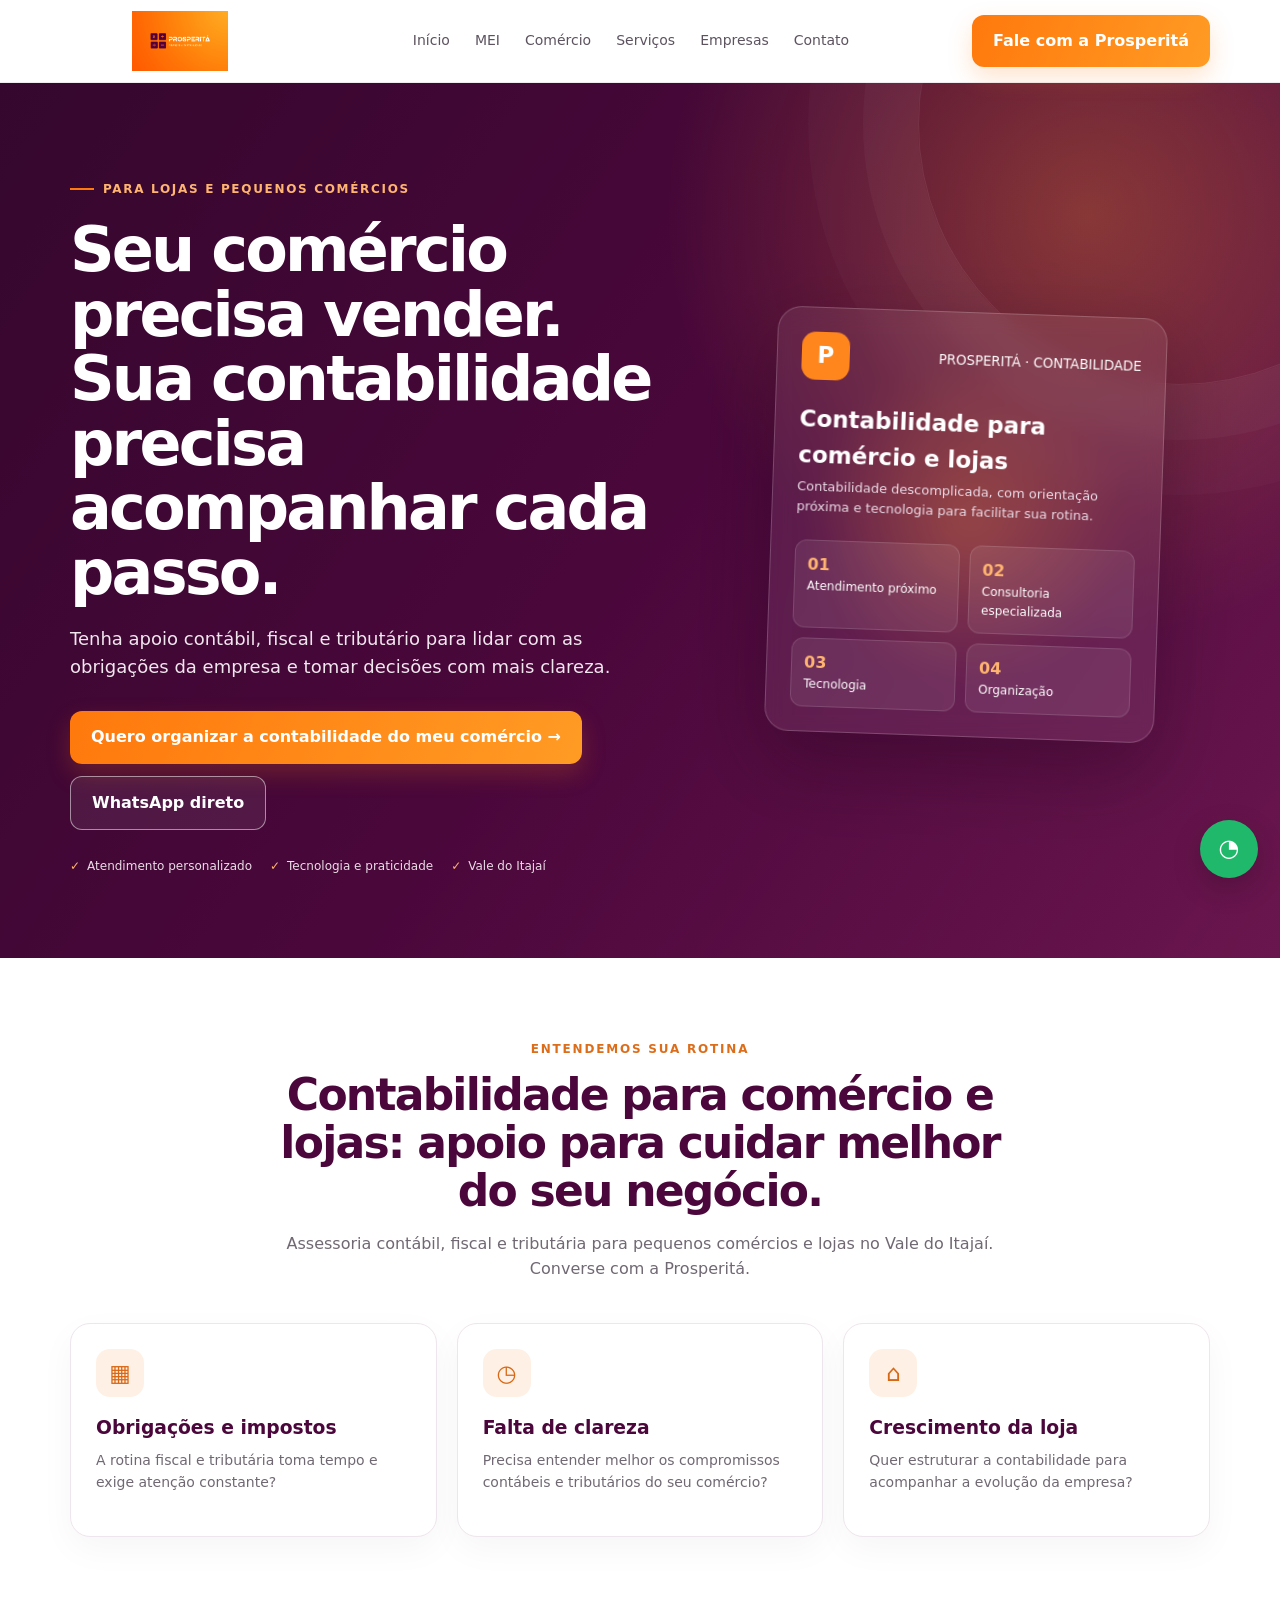
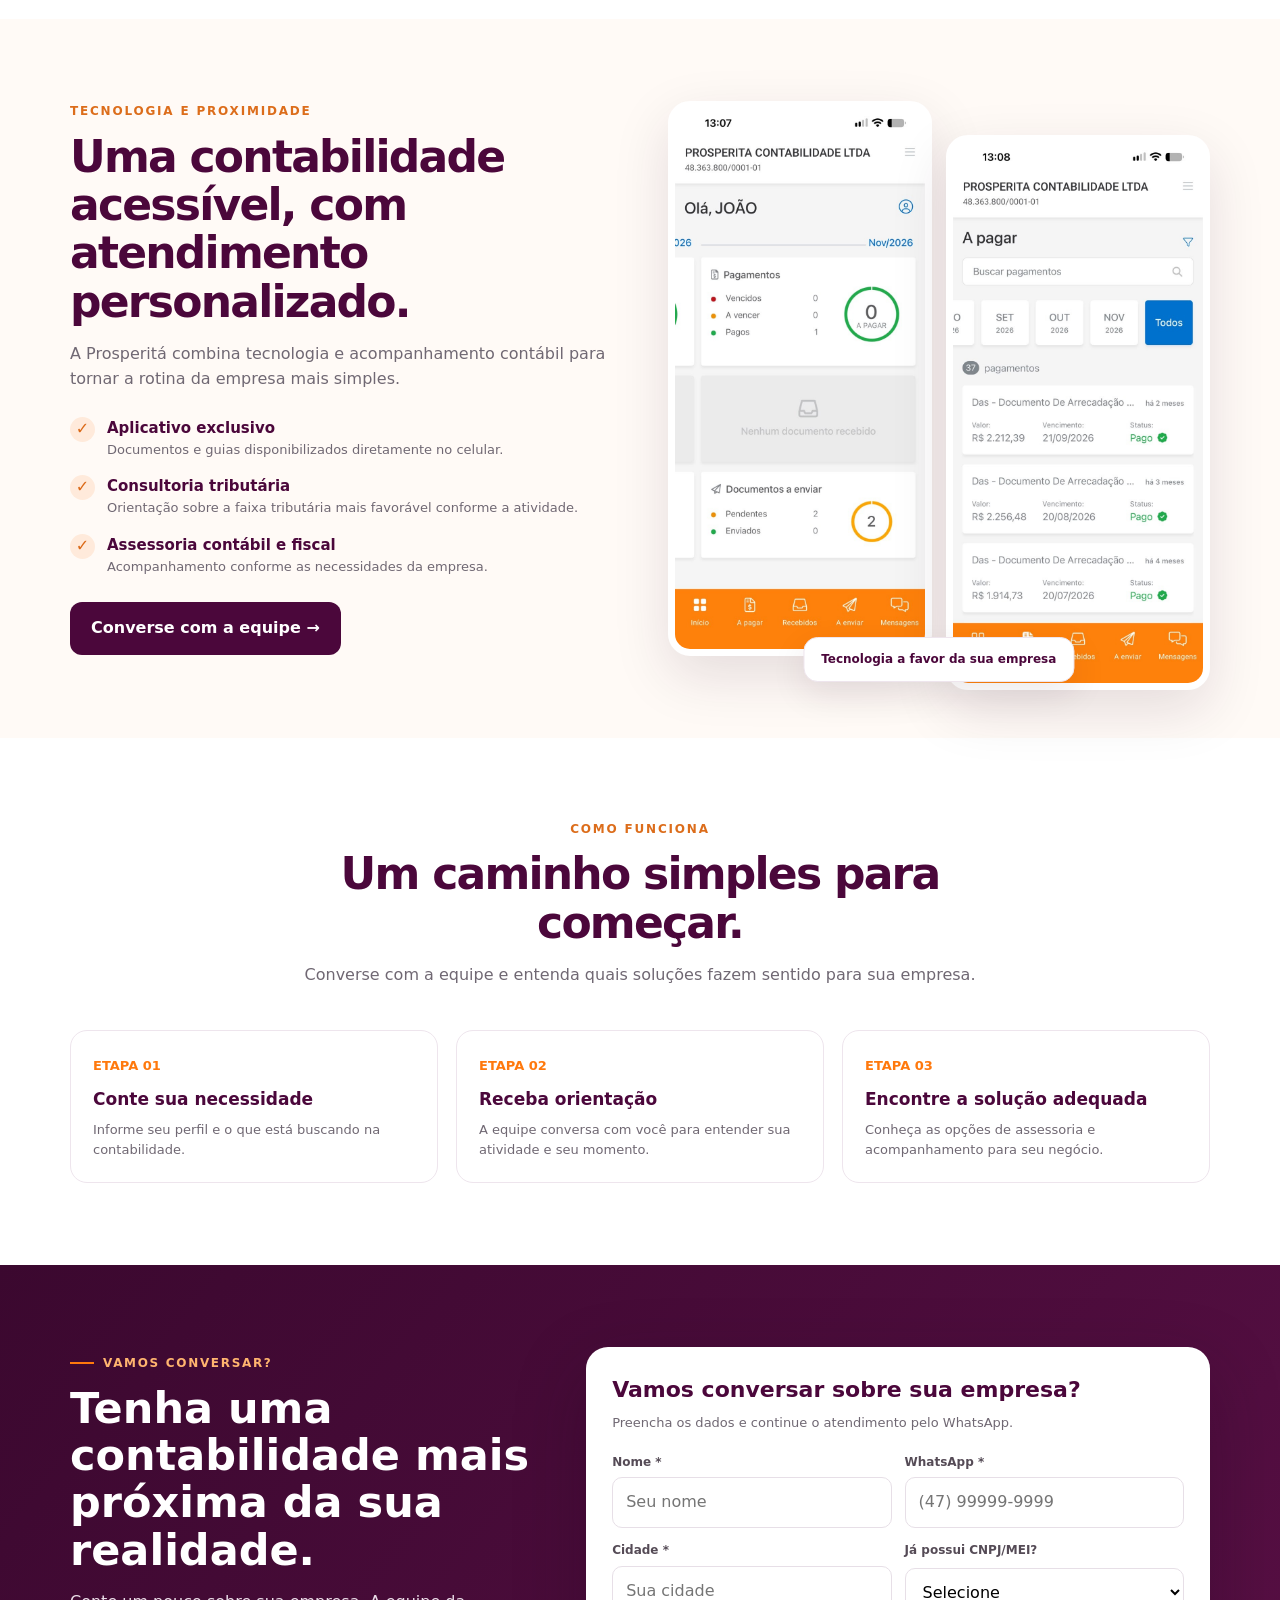
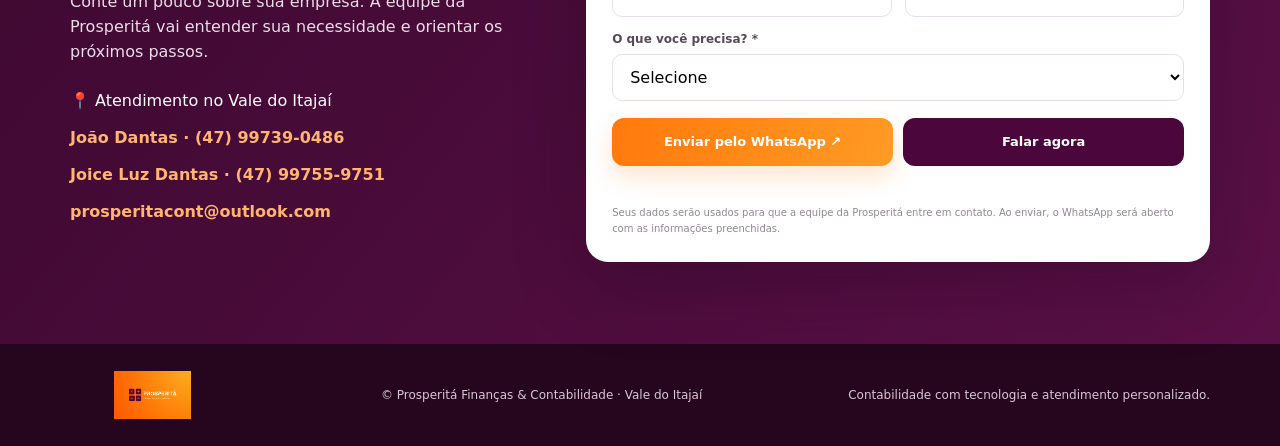
==== comercio.html @ ba347d55 "Add files via upload" ====
<!doctype html>
<html lang="pt-BR"><head><meta charset="utf-8"><meta name="viewport" content="width=device-width,initial-scale=1">
<title>Contabilidade para comércio e lojas | Prosperitá Finanças & Contabilidade</title><meta name="description" content="Assessoria contábil, fiscal e tributária para pequenos comércios e lojas no Vale do Itajaí. Converse com a Prosperitá.">
<meta name="theme-color" content="#4b073b"><link rel="icon" href="assets/logo-prosperita.png">
<style>
:root{--purple:#4b073b;--purple2:#68134e;--orange:#ff790d;--orange2:#ff9b24;--ink:#28232b;--muted:#706873;--paper:#fffaf6;--line:#eee5ed;--green:#20965b}
*{box-sizing:border-box}html{scroll-behavior:smooth}body{margin:0;font-family:Inter,ui-sans-serif,system-ui,-apple-system,"Segoe UI",sans-serif;color:var(--ink);background:#fff;line-height:1.55}a{color:inherit;text-decoration:none}button,input,select,textarea{font:inherit}.container{width:min(1140px,calc(100% - 40px));margin:auto}
header{position:sticky;top:0;z-index:30;background:rgba(255,255,255,.92);backdrop-filter:blur(16px);border-bottom:1px solid rgba(75,7,59,.08)}
.nav{height:82px;display:flex;align-items:center;justify-content:space-between;gap:22px}.brand img{display:block;width:220px;max-height:60px;object-fit:contain}.navlinks{display:flex;align-items:center;gap:25px;color:#5d5360;font-size:14px}.navlinks a:hover{color:var(--orange)}.nav-cta,.btn{display:inline-flex;align-items:center;justify-content:center;gap:10px;padding:14px 21px;border-radius:12px;font-weight:800;transition:.25s transform,.25s box-shadow,.25s background}.nav-cta,.btn-orange{color:#fff;background:linear-gradient(110deg,var(--orange),var(--orange2));box-shadow:0 10px 25px #ff790d35}.nav-cta:hover,.btn:hover{transform:translateY(-3px);box-shadow:0 16px 30px #4b073b28}.btn-purple{color:white;background:var(--purple)}.btn-outline{border:1px solid #ffffff80;color:#fff;background:#ffffff12}.btn-white{background:#fff;color:var(--purple)}
.hero{position:relative;overflow:hidden;color:#fff;background:radial-gradient(circle at 85% 15%,#ff9b2450,transparent 32%),linear-gradient(125deg,#35072e 0%,#4b073b 52%,#6a164e 100%);padding:90px 0 82px}
.hero:before{content:"";position:absolute;width:520px;height:520px;border:1px solid #ffffff15;border-radius:50%;right:-160px;top:-220px;box-shadow:0 0 0 55px #ffffff08,0 0 0 110px #ffffff05}
.hero-grid{display:grid;grid-template-columns:1.1fr .9fr;align-items:center;gap:55px;position:relative}.eyebrow{display:inline-flex;align-items:center;gap:9px;font-size:12px;font-weight:900;letter-spacing:.14em;text-transform:uppercase;color:#ffb56f}.eyebrow:before{content:"";width:24px;height:2px;background:var(--orange)}h1{font-size:clamp(39px,5vw,62px);line-height:1.04;letter-spacing:-.045em;margin:20px 0}.hero p{font-size:18px;color:#f0e6ee;max-width:620px}.hero-actions{display:flex;gap:12px;flex-wrap:wrap;margin-top:30px}.trustline{display:flex;flex-wrap:wrap;gap:18px;margin-top:27px;color:#eadce7;font-size:12px}.trustline span:before{content:"✓";color:#ffb56f;font-weight:900;margin-right:7px}
.hero-art{position:relative;min-height:390px;display:grid;place-items:center}.hero-orb{position:absolute;width:330px;height:330px;border-radius:50%;background:radial-gradient(circle,#ff8a264a,transparent 70%);filter:blur(7px)}.hero-card{position:relative;width:min(390px,100%);background:#ffffff12;border:1px solid #ffffff30;border-radius:24px;padding:24px;backdrop-filter:blur(12px);box-shadow:0 30px 80px #17001655;transform:rotate(2deg);animation:float 6s ease-in-out infinite}.hero-card-top{display:flex;align-items:center;justify-content:space-between;color:#fff}.hero-card-logo{width:48px;height:48px;border-radius:14px;background:#ff861c;display:grid;place-items:center;font-size:23px;font-weight:900}.hero-card h3{margin:22px 0 4px;font-size:23px}.hero-card p{font-size:13px;margin:0;color:#eadce7}.hero-pills{display:grid;grid-template-columns:1fr 1fr;gap:10px;margin-top:22px}.hero-pills span{background:#ffffff14;border:1px solid #ffffff20;border-radius:12px;padding:12px;font-size:12px}.hero-pills b{display:block;color:#ffb56f;font-size:16px}
section{padding:82px 0}.section-head{text-align:center;max-width:720px;margin:0 auto 42px}.kicker{font-size:12px;text-transform:uppercase;letter-spacing:.15em;color:#dc6d1b;font-weight:900}.section-head h2,.copy h2{font-size:clamp(30px,4vw,44px);line-height:1.1;letter-spacing:-.04em;color:var(--purple);margin:12px 0}.section-head p,.copy p{color:var(--muted);font-size:16px}.cards{display:grid;grid-template-columns:repeat(3,1fr);gap:20px}.card{border:1px solid var(--line);border-radius:20px;padding:25px;background:#fff;box-shadow:0 12px 35px #3a16300a;transition:.25s}.card:hover{transform:translateY(-6px);box-shadow:0 22px 48px #3a163018}.card-icon{width:48px;height:48px;border-radius:14px;background:#fff0e5;color:#d96815;display:grid;place-items:center;font-size:23px}.card h3{color:var(--purple);margin:16px 0 8px}.card p{color:var(--muted);font-size:14px;margin:0 0 17px}.card a{font-size:13px;font-weight:900;color:#d96815}
.soft{background:var(--paper)}.two-col{display:grid;grid-template-columns:1fr 1fr;gap:55px;align-items:center}.bullets{display:grid;gap:15px;margin:25px 0}.bullet{display:flex;gap:12px;align-items:flex-start}.check{flex:0 0 25px;width:25px;height:25px;border-radius:50%;display:grid;place-items:center;background:#ffeadb;color:#db6917;font-weight:900}.bullet b{display:block;color:var(--purple);font-size:15px}.bullet small{display:block;color:var(--muted);font-size:13px}.app-collage{position:relative;display:grid;grid-template-columns:1fr 1fr;gap:14px;align-items:center}.app-shot{background:#fff;border:7px solid #fff;border-radius:22px;box-shadow:0 20px 55px #32102c20;overflow:hidden}.app-shot img{display:block;width:100%;height:auto}.app-shot:nth-child(2){transform:translateY(34px)}.app-shot:nth-child(3){transform:translateY(-16px)}.app-note{position:absolute;left:50%;bottom:-26px;transform:translateX(-50%);background:#fff;border:1px solid var(--line);padding:12px 17px;border-radius:14px;box-shadow:0 12px 35px #32102c18;white-space:nowrap;font-size:12px;font-weight:800;color:var(--purple)}
.steps{display:grid;grid-template-columns:repeat(3,1fr);gap:18px}.step{padding:22px;border-radius:17px;background:#fff;border:1px solid var(--line)}.step em{font-style:normal;color:var(--orange);font-weight:900;font-size:13px}.step h3{color:var(--purple);font-size:17px;margin:8px 0}.step p{color:var(--muted);font-size:13px;margin:0}
.contact{background:linear-gradient(130deg,#3b082f,#5a1046);color:#fff}.contact-grid{display:grid;grid-template-columns:.85fr 1.15fr;gap:55px;align-items:start}.contact h2{font-size:clamp(30px,4vw,43px);line-height:1.1;margin:12px 0}.contact p{color:#eadce7}.contact-details{display:grid;gap:12px;margin-top:25px;color:#fff}.contact-details a{font-weight:800;color:#ffb56f}.lead-form{background:#fff;color:var(--ink);border-radius:22px;padding:26px;box-shadow:0 25px 70px #1c001c45}.lead-form h3{margin:0 0 5px;color:var(--purple);font-size:22px}.lead-form>p{color:var(--muted);font-size:13px;margin:0 0 20px}.fields{display:grid;grid-template-columns:1fr 1fr;gap:13px}.field{display:grid;gap:6px}.field.full{grid-column:1/-1}.field label{font-size:12px;font-weight:800;color:#554b56}.field input,.field select,.field textarea{width:100%;border:1px solid #e7dfe7;border-radius:10px;padding:12px 13px;outline:none;background:#fff}.field input:focus,.field select:focus,.field textarea:focus{border-color:var(--orange);box-shadow:0 0 0 3px #ff790d1a}.form-actions{display:grid;grid-template-columns:1fr 1fr;gap:10px;margin-top:17px}.form-actions button,.form-actions a{width:100%;border:0;cursor:pointer;font-size:13px}.privacy{font-size:10px;color:#918792;margin-top:12px}.form-status{font-size:12px;color:var(--green);margin-top:9px;min-height:18px}
footer{background:#26051f;color:#d7c8d4;padding:27px 0;font-size:12px}.footer-inner{display:flex;justify-content:space-between;gap:20px;align-items:center}.footer-inner img{width:165px;max-height:48px;object-fit:contain}
.whatsapp-float{position:fixed;right:22px;bottom:22px;z-index:40;width:58px;height:58px;border-radius:50%;display:grid;place-items:center;color:#fff;background:#20b96b;font-size:24px;box-shadow:0 10px 30px #0003;animation:pulse 2.5s infinite}.mobile-menu{display:none}
@keyframes float{0%,100%{transform:translateY(0) rotate(2deg)}50%{transform:translateY(-12px) rotate(1deg)}}@keyframes pulse{0%,100%{box-shadow:0 0 0 0 #20b96b55,0 10px 30px #0003}50%{box-shadow:0 0 0 12px #20b96b00,0 10px 30px #0003}}
@media(max-width:850px){.navlinks{display:none}.mobile-menu{display:block;border:0;background:transparent;color:var(--purple);font-size:25px}.hero-grid,.two-col,.contact-grid{grid-template-columns:1fr}.hero{padding:65px 0}.hero-art{min-height:330px}.cards{grid-template-columns:1fr}.steps{grid-template-columns:1fr}.app-collage{max-width:540px;margin:auto}.contact-grid{gap:28px}}
@media(max-width:560px){.container{width:min(100% - 30px,1140px)}.nav{height:70px}.brand img{width:180px}.nav-cta{padding:11px 13px;font-size:12px}.hero h1{font-size:40px}.hero p{font-size:16px}.hero-art{min-height:300px}.hero-card{padding:20px}.hero-pills{gap:7px}.hero-pills span{padding:9px;font-size:11px}section{padding:62px 0}.fields{grid-template-columns:1fr}.field.full{grid-column:auto}.form-actions{grid-template-columns:1fr}.lead-form{padding:20px}.footer-inner{align-items:flex-start;flex-direction:column}.app-collage{gap:9px}.app-shot{border-width:5px}.app-note{font-size:10px;padding:10px 12px}}
@media(prefers-reduced-motion:reduce){*,*:before,*:after{scroll-behavior:auto!important;animation:none!important;transition:none!important}}
</style></head><body>
<header><div class="container nav"><a class="brand" href="index.html"><img src="assets/logo-prosperita.png" alt="Prosperitá Finanças e Contabilidade"></a>
<nav class="navlinks"><a href="index.html">Início</a><a href="mei.html">MEI</a><a href="comercio.html">Comércio</a><a href="servicos.html">Serviços</a><a href="empresas.html">Empresas</a><a href="#contato">Contato</a></nav><a class="nav-cta" href="#contato">Fale com a Prosperitá</a></div></header>
<main>
<section class="hero"><div class="container hero-grid"><div><div class="eyebrow">Para lojas e pequenos comércios</div><h1>Seu comércio precisa vender. Sua contabilidade precisa acompanhar cada passo.</h1><p>Tenha apoio contábil, fiscal e tributário para lidar com as obrigações da empresa e tomar decisões com mais clareza.</p><div class="hero-actions"><a class="btn btn-orange" href="#contato">Quero organizar a contabilidade do meu comércio →</a><a class="btn btn-outline" data-wa="Olá! Gostaria de conversar com a Prosperitá sobre comércio / loja.">WhatsApp direto</a></div>
<div class="trustline"><span>Atendimento personalizado</span><span>Tecnologia e praticidade</span><span>Vale do Itajaí</span></div></div>
<div class="hero-art"><div class="hero-orb"></div><div class="hero-card"><div class="hero-card-top"><div class="hero-card-logo">P</div><small>PROSPERITÁ · CONTABILIDADE</small></div><h3>Contabilidade para comércio e lojas</h3><p>Contabilidade descomplicada, com orientação próxima e tecnologia para facilitar sua rotina.</p><div class="hero-pills"><span><b>01</b> Atendimento próximo</span><span><b>02</b> Consultoria especializada</span><span><b>03</b> Tecnologia</span><span><b>04</b> Organização</span></div></div></div></div></section>
<section id="solucoes"><div class="container"><div class="section-head"><div class="kicker">Entendemos sua rotina</div><h2>Contabilidade para comércio e lojas: apoio para cuidar melhor do seu negócio.</h2><p>Assessoria contábil, fiscal e tributária para pequenos comércios e lojas no Vale do Itajaí. Converse com a Prosperitá.</p></div><div class="cards"><article class="card"><div class="card-icon">▦</div><h3>Obrigações e impostos</h3><p>A rotina fiscal e tributária toma tempo e exige atenção constante?</p></article><article class="card"><div class="card-icon">◷</div><h3>Falta de clareza</h3><p>Precisa entender melhor os compromissos contábeis e tributários do seu comércio?</p></article><article class="card"><div class="card-icon">⌂</div><h3>Crescimento da loja</h3><p>Quer estruturar a contabilidade para acompanhar a evolução da empresa?</p></article></div></div></section>

<section class="soft"><div class="container two-col">
 <div class="copy"><div class="kicker">Tecnologia e proximidade</div><h2>Uma contabilidade acessível, com atendimento personalizado.</h2>
 <p>A Prosperitá combina tecnologia e acompanhamento contábil para tornar a rotina da empresa mais simples.</p>
 <div class="bullets">
 <div class="bullet"><span class="check">✓</span><div><b>Aplicativo exclusivo</b><small>Documentos e guias disponibilizados diretamente no celular.</small></div></div>
 <div class="bullet"><span class="check">✓</span><div><b>Consultoria tributária</b><small>Orientação sobre a faixa tributária mais favorável conforme a atividade.</small></div></div>
 <div class="bullet"><span class="check">✓</span><div><b>Assessoria contábil e fiscal</b><small>Acompanhamento conforme as necessidades da empresa.</small></div></div></div>
 <a class="btn btn-purple" href="#contato">Converse com a equipe →</a></div>
 <div class="app-collage">
 <div class="app-shot"><img src="assets/app-dashboard.jpg" alt="Tela inicial do aplicativo Prosperitá com resumo da situação do cliente" loading="lazy"></div>
 <div class="app-shot"><img src="assets/app-documentos.jpg" alt="Lista de documentos recebidos no aplicativo Prosperitá" loading="lazy"></div>
 <div class="app-note">Tecnologia a favor da sua empresa</div></div>
</div></section>
<section><div class="container"><div class="section-head"><div class="kicker">Como funciona</div><h2>Um caminho simples para começar.</h2><p>Converse com a equipe e entenda quais soluções fazem sentido para sua empresa.</p></div><div class="steps"><div class="step"><em>ETAPA 01</em><h3>Conte sua necessidade</h3><p>Informe seu perfil e o que está buscando na contabilidade.</p></div><div class="step"><em>ETAPA 02</em><h3>Receba orientação</h3><p>A equipe conversa com você para entender sua atividade e seu momento.</p></div><div class="step"><em>ETAPA 03</em><h3>Encontre a solução adequada</h3><p>Conheça as opções de assessoria e acompanhamento para seu negócio.</p></div></div></div></section>
<section class="contact" id="contato"><div class="container contact-grid"><div><div class="eyebrow">Vamos conversar?</div><h2>Tenha uma contabilidade mais próxima da sua realidade.</h2><p>Conte um pouco sobre sua empresa. A equipe da Prosperitá vai entender sua necessidade e orientar os próximos passos.</p><div class="contact-details"><span>📍 Atendimento no Vale do Itajaí</span><a href="tel:+5547997390486">João Dantas · (47) 99739-0486</a><a href="tel:+5547997559751">Joice Luz Dantas · (47) 99755-9751</a><a href="mailto:prosperitacont@outlook.com">prosperitacont@outlook.com</a></div></div>
<form class="lead-form" id="lead-form-comercio">
 <h3>Vamos conversar sobre sua empresa?</h3><p>Preencha os dados e continue o atendimento pelo WhatsApp.</p>
 <div class="fields">
 <div class="field"><label for="name-comercio">Nome *</label><input id="name-comercio" name="name" autocomplete="name" placeholder="Seu nome" required></div>
 <div class="field"><label for="phone-comercio">WhatsApp *</label><input id="phone-comercio" name="phone" autocomplete="tel" placeholder="(47) 99999-9999" required></div>
 <div class="field"><label for="city-comercio">Cidade *</label><input id="city-comercio" name="city" placeholder="Sua cidade" required></div>
 <div class="field"><label for="company-comercio">Já possui CNPJ/MEI?</label><select name="company" id="company-comercio">
<option value="">Selecione</option><option>Sim</option><option>Não</option><option>Estou começando</option></select></div>
 <input type="hidden" name="profile" value="Comércio / Loja">
 <div class="field full"><label for="need-comercio">O que você precisa? *</label><select id="need-comercio" name="need" required><option value="">Selecione</option><option>Contabilidade mensal</option><option>Orientação tributária e fiscal</option><option>Organização contábil</option><option>Estou abrindo um comércio</option><option>Outro assunto</option></select></div>
 </div>
 <div class="form-actions"><button class="btn btn-orange" type="submit">Enviar pelo WhatsApp ↗</button><a class="btn btn-purple" data-wa="Olá! Vim pelo site da Prosperitá e gostaria de conversar sobre contabilidade para comércio / loja.">Falar agora</a></div>
 <div class="form-status" aria-live="polite"></div><div class="privacy">Seus dados serão usados para que a equipe da Prosperitá entre em contato. Ao enviar, o WhatsApp será aberto com as informações preenchidas.</div>
</form></div></section>
</main><footer><div class="container footer-inner"><img src="assets/logo-prosperita.png" alt="Prosperitá"><span>© Prosperitá Finanças & Contabilidade · Vale do Itajaí</span><span>Contabilidade com tecnologia e atendimento personalizado.</span></div></footer>
<a class="whatsapp-float" data-wa="Olá! Gostaria de falar com a Prosperitá." aria-label="Conversar pelo WhatsApp">◔</a>
<script>
const phone='5547997390486';
function waLink(message){return 'https://wa.me/'+phone+'?text='+encodeURIComponent(message)}
document.querySelectorAll('[data-wa]').forEach(a=>{a.href=waLink(a.dataset.wa||'Olá! Gostaria de conhecer os serviços da Prosperitá.')});
document.querySelectorAll('.lead-form').forEach(form=>{
 form.addEventListener('submit',e=>{
  e.preventDefault();
  if(!form.reportValidity()) return;
  const data=new FormData(form);
  const fields=[['Nome',data.get('name')],['WhatsApp',data.get('phone')],['Cidade',data.get('city')],['Perfil',data.get('profile')],['Já possui CNPJ/MEI?',data.get('company')],['Necessidade',data.get('need')],['Origem',location.pathname]];
  const msg='Olá! Gostaria de conversar com a Prosperitá.\\n\\n'+fields.filter(x=>x[1]).map(x=>x[0]+': '+x[1]).join('\\n');
  form.querySelector('.form-status').textContent='Abrindo o WhatsApp para enviar seus dados...';
  window.open(waLink(msg),'_blank','noopener');
 });
});
</script></body></html>
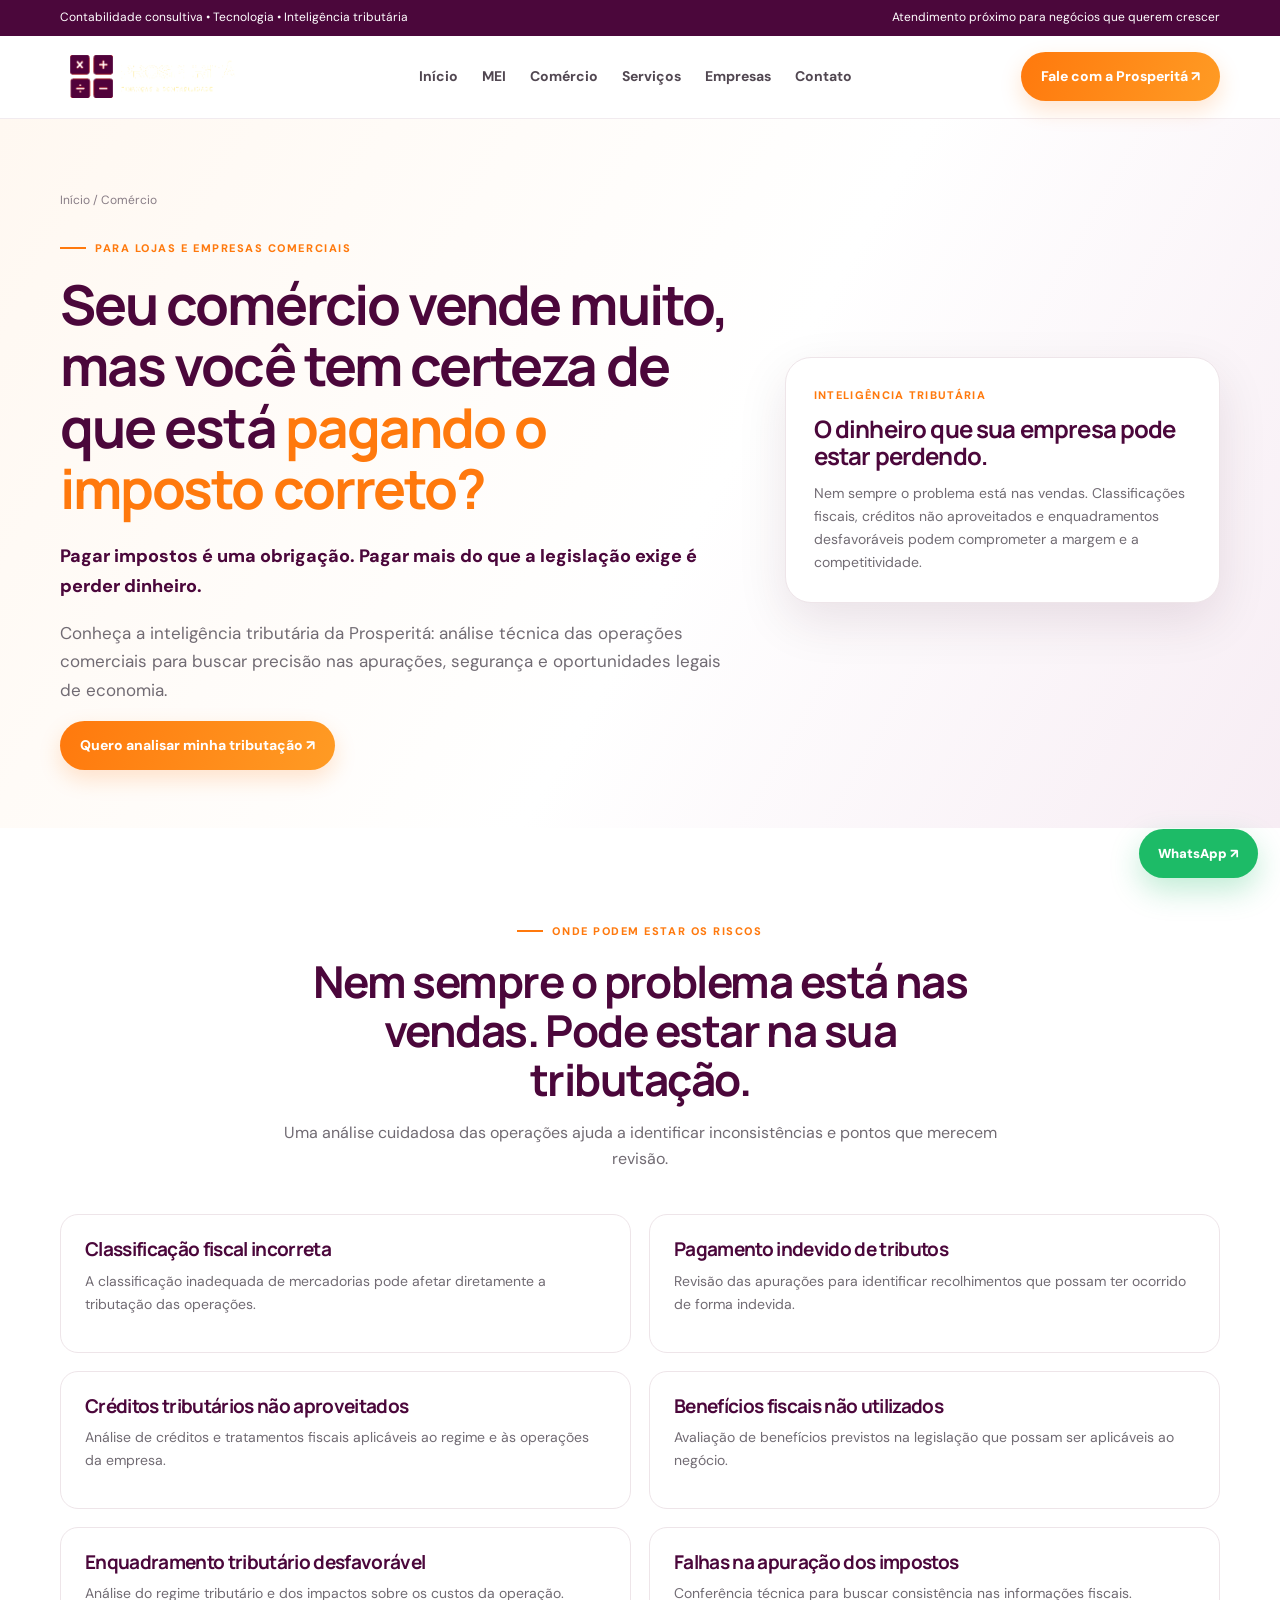
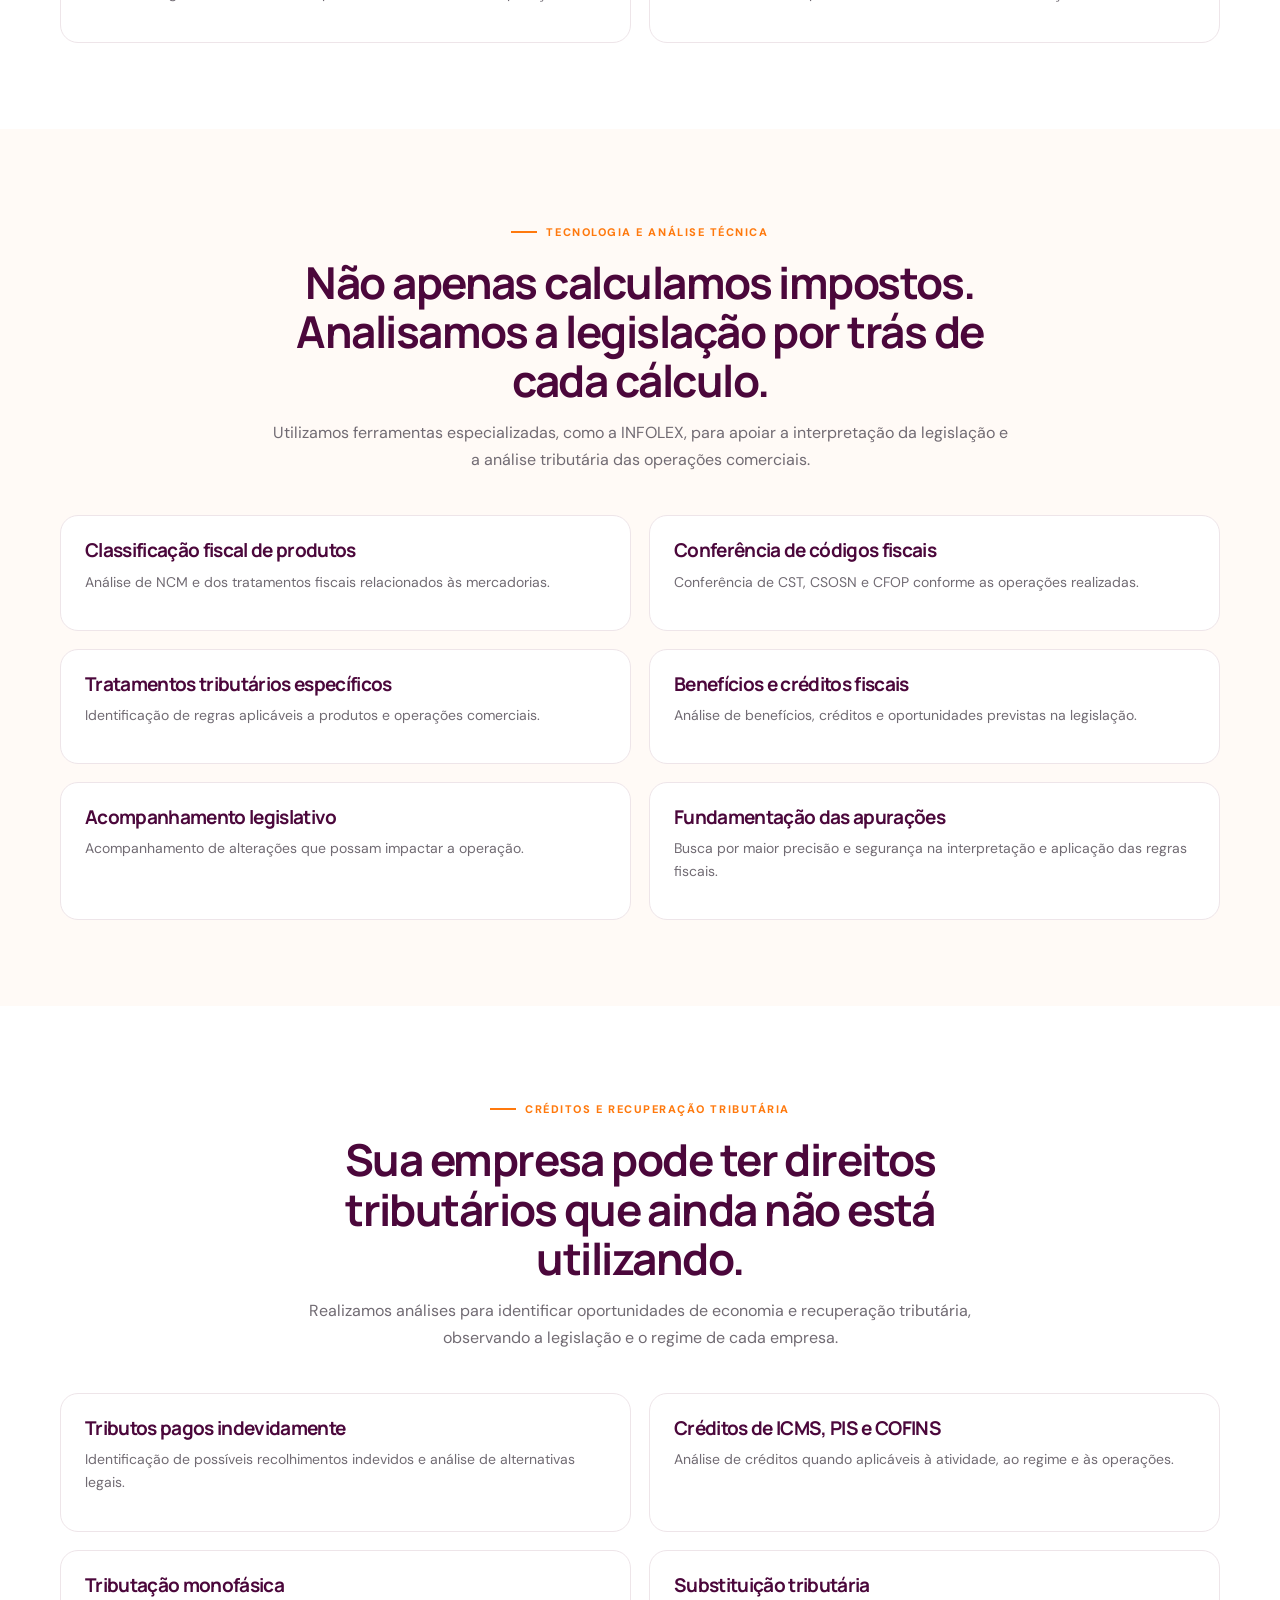
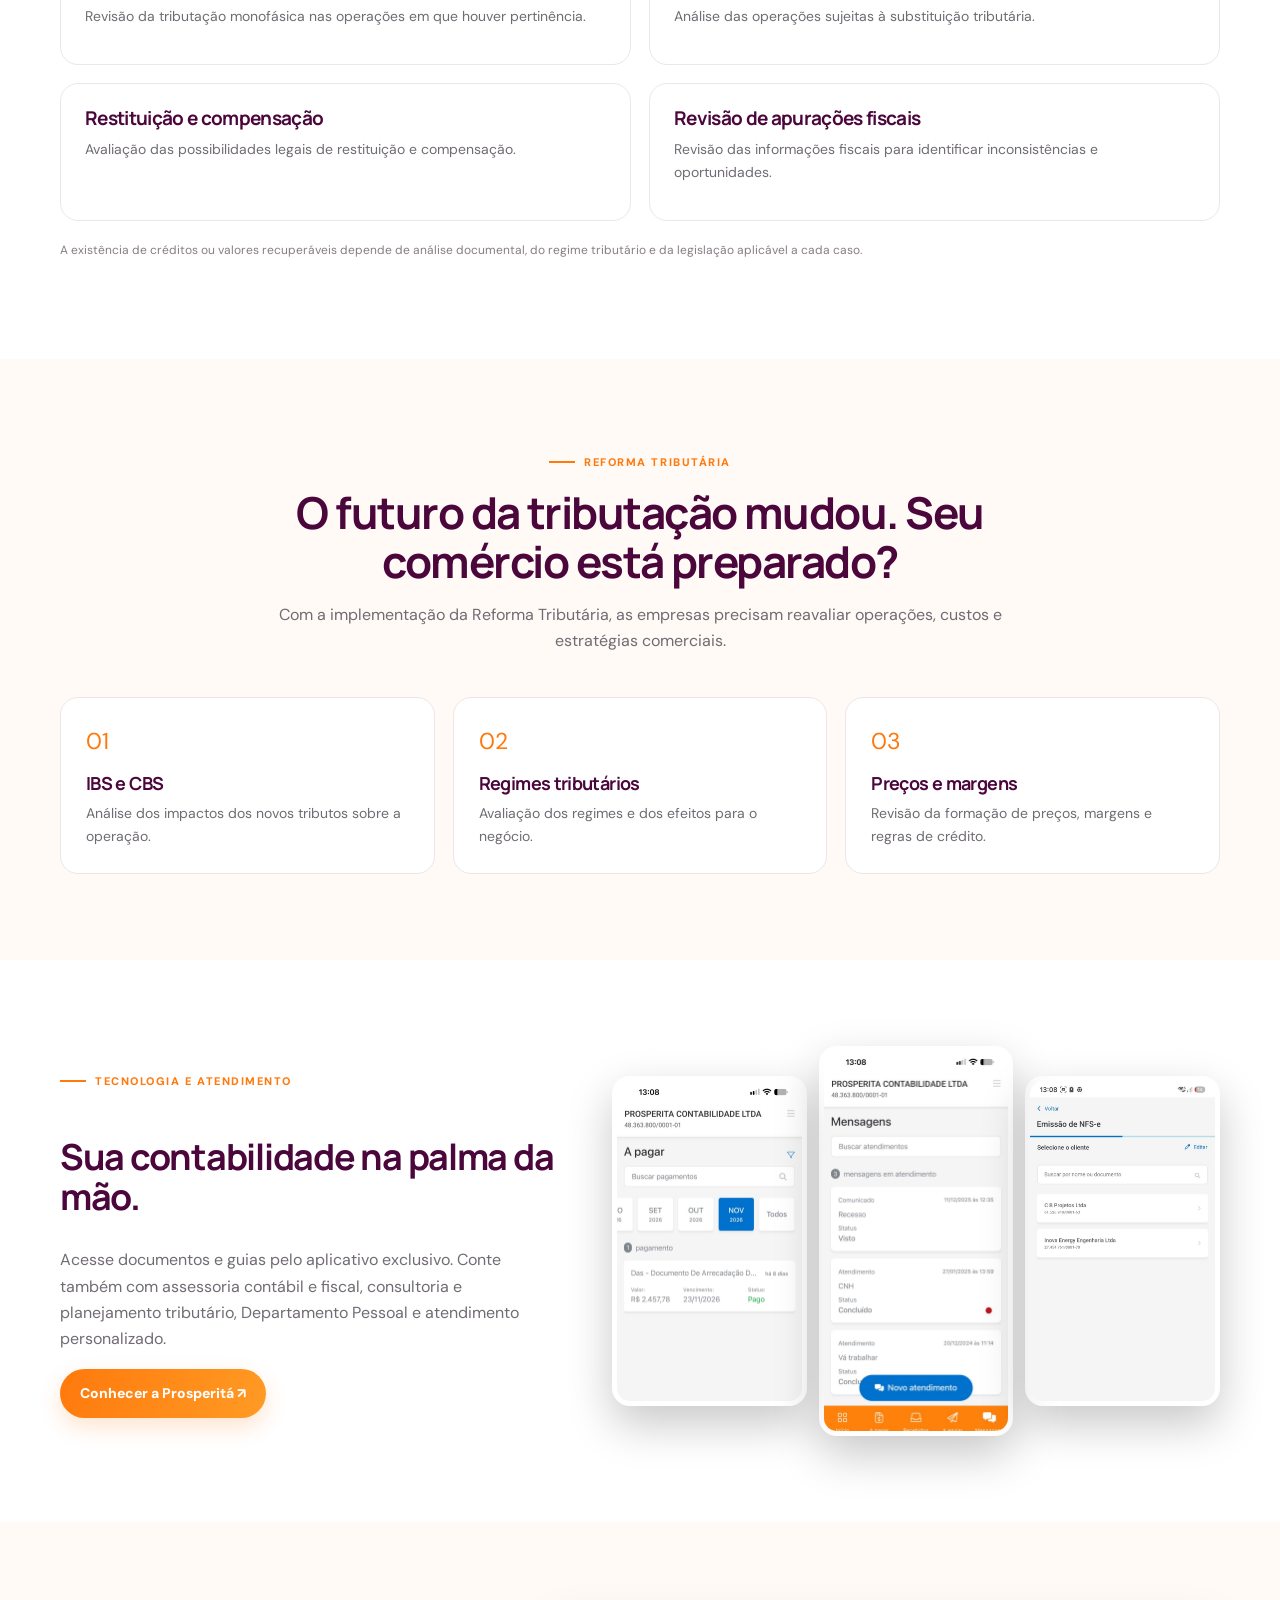
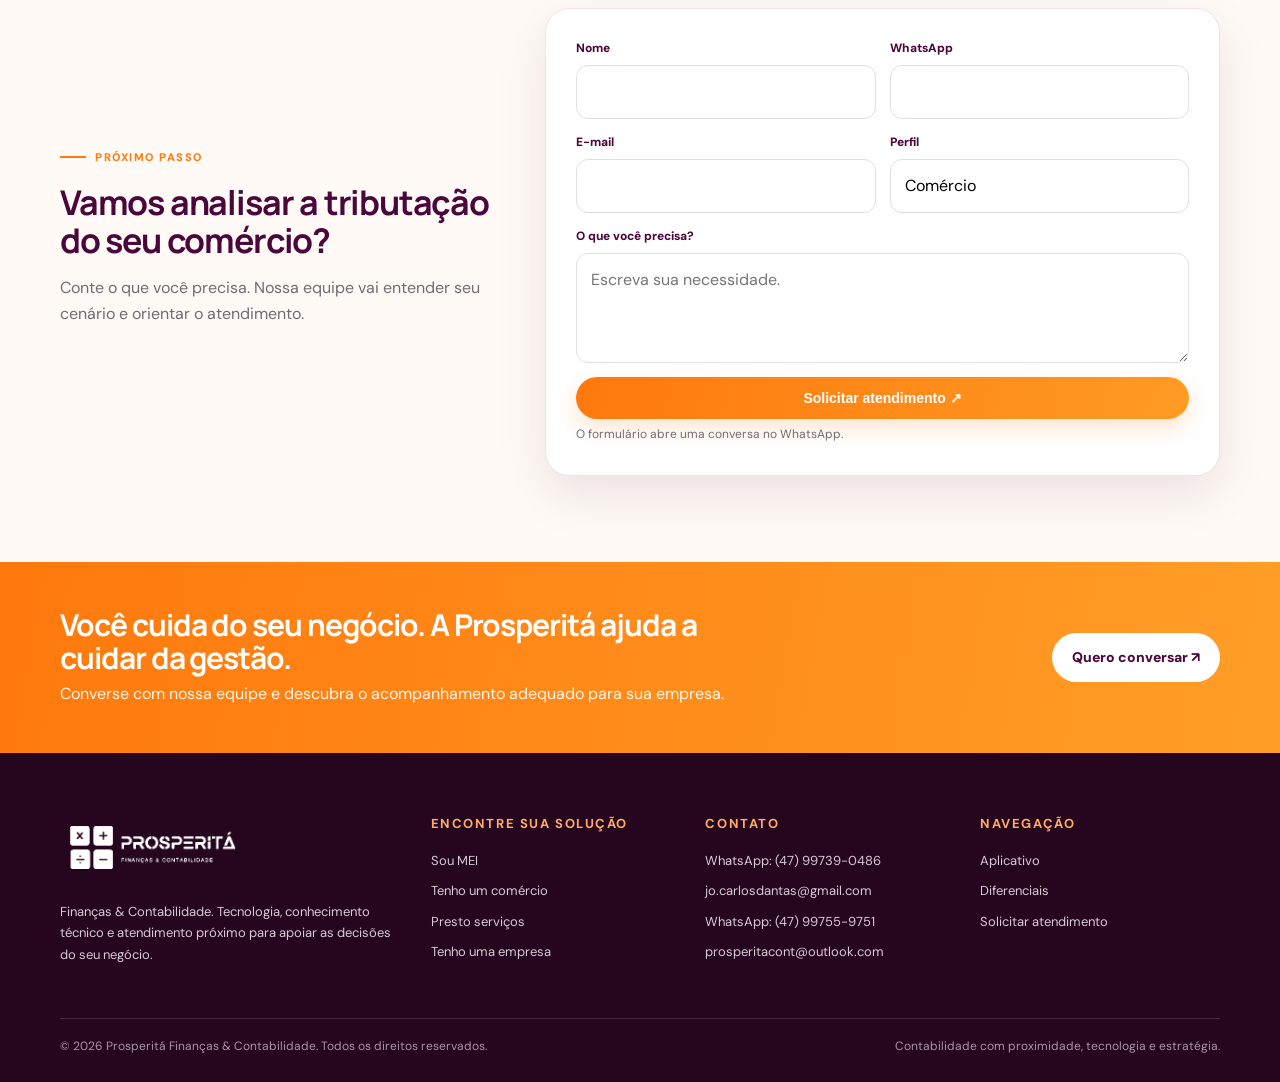
==== commit 07920419: "Add files via upload" ====
--- a/comercio.html
+++ b/comercio.html
@@ -1,79 +1,6 @@
-<!doctype html>
-<html lang="pt-BR"><head><meta charset="utf-8"><meta name="viewport" content="width=device-width,initial-scale=1">
-<title>Contabilidade para comércio e lojas | Prosperitá Finanças & Contabilidade</title><meta name="description" content="Assessoria contábil, fiscal e tributária para pequenos comércios e lojas no Vale do Itajaí. Converse com a Prosperitá.">
-<meta name="theme-color" content="#4b073b"><link rel="icon" href="assets/logo-prosperita.png">
-<style>
-:root{--purple:#4b073b;--purple2:#68134e;--orange:#ff790d;--orange2:#ff9b24;--ink:#28232b;--muted:#706873;--paper:#fffaf6;--line:#eee5ed;--green:#20965b}
-*{box-sizing:border-box}html{scroll-behavior:smooth}body{margin:0;font-family:Inter,ui-sans-serif,system-ui,-apple-system,"Segoe UI",sans-serif;color:var(--ink);background:#fff;line-height:1.55}a{color:inherit;text-decoration:none}button,input,select,textarea{font:inherit}.container{width:min(1140px,calc(100% - 40px));margin:auto}
-header{position:sticky;top:0;z-index:30;background:rgba(255,255,255,.92);backdrop-filter:blur(16px);border-bottom:1px solid rgba(75,7,59,.08)}
-.nav{height:82px;display:flex;align-items:center;justify-content:space-between;gap:22px}.brand img{display:block;width:220px;max-height:60px;object-fit:contain}.navlinks{display:flex;align-items:center;gap:25px;color:#5d5360;font-size:14px}.navlinks a:hover{color:var(--orange)}.nav-cta,.btn{display:inline-flex;align-items:center;justify-content:center;gap:10px;padding:14px 21px;border-radius:12px;font-weight:800;transition:.25s transform,.25s box-shadow,.25s background}.nav-cta,.btn-orange{color:#fff;background:linear-gradient(110deg,var(--orange),var(--orange2));box-shadow:0 10px 25px #ff790d35}.nav-cta:hover,.btn:hover{transform:translateY(-3px);box-shadow:0 16px 30px #4b073b28}.btn-purple{color:white;background:var(--purple)}.btn-outline{border:1px solid #ffffff80;color:#fff;background:#ffffff12}.btn-white{background:#fff;color:var(--purple)}
-.hero{position:relative;overflow:hidden;color:#fff;background:radial-gradient(circle at 85% 15%,#ff9b2450,transparent 32%),linear-gradient(125deg,#35072e 0%,#4b073b 52%,#6a164e 100%);padding:90px 0 82px}
-.hero:before{content:"";position:absolute;width:520px;height:520px;border:1px solid #ffffff15;border-radius:50%;right:-160px;top:-220px;box-shadow:0 0 0 55px #ffffff08,0 0 0 110px #ffffff05}
-.hero-grid{display:grid;grid-template-columns:1.1fr .9fr;align-items:center;gap:55px;position:relative}.eyebrow{display:inline-flex;align-items:center;gap:9px;font-size:12px;font-weight:900;letter-spacing:.14em;text-transform:uppercase;color:#ffb56f}.eyebrow:before{content:"";width:24px;height:2px;background:var(--orange)}h1{font-size:clamp(39px,5vw,62px);line-height:1.04;letter-spacing:-.045em;margin:20px 0}.hero p{font-size:18px;color:#f0e6ee;max-width:620px}.hero-actions{display:flex;gap:12px;flex-wrap:wrap;margin-top:30px}.trustline{display:flex;flex-wrap:wrap;gap:18px;margin-top:27px;color:#eadce7;font-size:12px}.trustline span:before{content:"✓";color:#ffb56f;font-weight:900;margin-right:7px}
-.hero-art{position:relative;min-height:390px;display:grid;place-items:center}.hero-orb{position:absolute;width:330px;height:330px;border-radius:50%;background:radial-gradient(circle,#ff8a264a,transparent 70%);filter:blur(7px)}.hero-card{position:relative;width:min(390px,100%);background:#ffffff12;border:1px solid #ffffff30;border-radius:24px;padding:24px;backdrop-filter:blur(12px);box-shadow:0 30px 80px #17001655;transform:rotate(2deg);animation:float 6s ease-in-out infinite}.hero-card-top{display:flex;align-items:center;justify-content:space-between;color:#fff}.hero-card-logo{width:48px;height:48px;border-radius:14px;background:#ff861c;display:grid;place-items:center;font-size:23px;font-weight:900}.hero-card h3{margin:22px 0 4px;font-size:23px}.hero-card p{font-size:13px;margin:0;color:#eadce7}.hero-pills{display:grid;grid-template-columns:1fr 1fr;gap:10px;margin-top:22px}.hero-pills span{background:#ffffff14;border:1px solid #ffffff20;border-radius:12px;padding:12px;font-size:12px}.hero-pills b{display:block;color:#ffb56f;font-size:16px}
-section{padding:82px 0}.section-head{text-align:center;max-width:720px;margin:0 auto 42px}.kicker{font-size:12px;text-transform:uppercase;letter-spacing:.15em;color:#dc6d1b;font-weight:900}.section-head h2,.copy h2{font-size:clamp(30px,4vw,44px);line-height:1.1;letter-spacing:-.04em;color:var(--purple);margin:12px 0}.section-head p,.copy p{color:var(--muted);font-size:16px}.cards{display:grid;grid-template-columns:repeat(3,1fr);gap:20px}.card{border:1px solid var(--line);border-radius:20px;padding:25px;background:#fff;box-shadow:0 12px 35px #3a16300a;transition:.25s}.card:hover{transform:translateY(-6px);box-shadow:0 22px 48px #3a163018}.card-icon{width:48px;height:48px;border-radius:14px;background:#fff0e5;color:#d96815;display:grid;place-items:center;font-size:23px}.card h3{color:var(--purple);margin:16px 0 8px}.card p{color:var(--muted);font-size:14px;margin:0 0 17px}.card a{font-size:13px;font-weight:900;color:#d96815}
-.soft{background:var(--paper)}.two-col{display:grid;grid-template-columns:1fr 1fr;gap:55px;align-items:center}.bullets{display:grid;gap:15px;margin:25px 0}.bullet{display:flex;gap:12px;align-items:flex-start}.check{flex:0 0 25px;width:25px;height:25px;border-radius:50%;display:grid;place-items:center;background:#ffeadb;color:#db6917;font-weight:900}.bullet b{display:block;color:var(--purple);font-size:15px}.bullet small{display:block;color:var(--muted);font-size:13px}.app-collage{position:relative;display:grid;grid-template-columns:1fr 1fr;gap:14px;align-items:center}.app-shot{background:#fff;border:7px solid #fff;border-radius:22px;box-shadow:0 20px 55px #32102c20;overflow:hidden}.app-shot img{display:block;width:100%;height:auto}.app-shot:nth-child(2){transform:translateY(34px)}.app-shot:nth-child(3){transform:translateY(-16px)}.app-note{position:absolute;left:50%;bottom:-26px;transform:translateX(-50%);background:#fff;border:1px solid var(--line);padding:12px 17px;border-radius:14px;box-shadow:0 12px 35px #32102c18;white-space:nowrap;font-size:12px;font-weight:800;color:var(--purple)}
-.steps{display:grid;grid-template-columns:repeat(3,1fr);gap:18px}.step{padding:22px;border-radius:17px;background:#fff;border:1px solid var(--line)}.step em{font-style:normal;color:var(--orange);font-weight:900;font-size:13px}.step h3{color:var(--purple);font-size:17px;margin:8px 0}.step p{color:var(--muted);font-size:13px;margin:0}
-.contact{background:linear-gradient(130deg,#3b082f,#5a1046);color:#fff}.contact-grid{display:grid;grid-template-columns:.85fr 1.15fr;gap:55px;align-items:start}.contact h2{font-size:clamp(30px,4vw,43px);line-height:1.1;margin:12px 0}.contact p{color:#eadce7}.contact-details{display:grid;gap:12px;margin-top:25px;color:#fff}.contact-details a{font-weight:800;color:#ffb56f}.lead-form{background:#fff;color:var(--ink);border-radius:22px;padding:26px;box-shadow:0 25px 70px #1c001c45}.lead-form h3{margin:0 0 5px;color:var(--purple);font-size:22px}.lead-form>p{color:var(--muted);font-size:13px;margin:0 0 20px}.fields{display:grid;grid-template-columns:1fr 1fr;gap:13px}.field{display:grid;gap:6px}.field.full{grid-column:1/-1}.field label{font-size:12px;font-weight:800;color:#554b56}.field input,.field select,.field textarea{width:100%;border:1px solid #e7dfe7;border-radius:10px;padding:12px 13px;outline:none;background:#fff}.field input:focus,.field select:focus,.field textarea:focus{border-color:var(--orange);box-shadow:0 0 0 3px #ff790d1a}.form-actions{display:grid;grid-template-columns:1fr 1fr;gap:10px;margin-top:17px}.form-actions button,.form-actions a{width:100%;border:0;cursor:pointer;font-size:13px}.privacy{font-size:10px;color:#918792;margin-top:12px}.form-status{font-size:12px;color:var(--green);margin-top:9px;min-height:18px}
-footer{background:#26051f;color:#d7c8d4;padding:27px 0;font-size:12px}.footer-inner{display:flex;justify-content:space-between;gap:20px;align-items:center}.footer-inner img{width:165px;max-height:48px;object-fit:contain}
-.whatsapp-float{position:fixed;right:22px;bottom:22px;z-index:40;width:58px;height:58px;border-radius:50%;display:grid;place-items:center;color:#fff;background:#20b96b;font-size:24px;box-shadow:0 10px 30px #0003;animation:pulse 2.5s infinite}.mobile-menu{display:none}
-@keyframes float{0%,100%{transform:translateY(0) rotate(2deg)}50%{transform:translateY(-12px) rotate(1deg)}}@keyframes pulse{0%,100%{box-shadow:0 0 0 0 #20b96b55,0 10px 30px #0003}50%{box-shadow:0 0 0 12px #20b96b00,0 10px 30px #0003}}
-@media(max-width:850px){.navlinks{display:none}.mobile-menu{display:block;border:0;background:transparent;color:var(--purple);font-size:25px}.hero-grid,.two-col,.contact-grid{grid-template-columns:1fr}.hero{padding:65px 0}.hero-art{min-height:330px}.cards{grid-template-columns:1fr}.steps{grid-template-columns:1fr}.app-collage{max-width:540px;margin:auto}.contact-grid{gap:28px}}
-@media(max-width:560px){.container{width:min(100% - 30px,1140px)}.nav{height:70px}.brand img{width:180px}.nav-cta{padding:11px 13px;font-size:12px}.hero h1{font-size:40px}.hero p{font-size:16px}.hero-art{min-height:300px}.hero-card{padding:20px}.hero-pills{gap:7px}.hero-pills span{padding:9px;font-size:11px}section{padding:62px 0}.fields{grid-template-columns:1fr}.field.full{grid-column:auto}.form-actions{grid-template-columns:1fr}.lead-form{padding:20px}.footer-inner{align-items:flex-start;flex-direction:column}.app-collage{gap:9px}.app-shot{border-width:5px}.app-note{font-size:10px;padding:10px 12px}}
-@media(prefers-reduced-motion:reduce){*,*:before,*:after{scroll-behavior:auto!important;animation:none!important;transition:none!important}}
-</style></head><body>
-<header><div class="container nav"><a class="brand" href="index.html"><img src="assets/logo-prosperita.png" alt="Prosperitá Finanças e Contabilidade"></a>
-<nav class="navlinks"><a href="index.html">Início</a><a href="mei.html">MEI</a><a href="comercio.html">Comércio</a><a href="servicos.html">Serviços</a><a href="empresas.html">Empresas</a><a href="#contato">Contato</a></nav><a class="nav-cta" href="#contato">Fale com a Prosperitá</a></div></header>
-<main>
-<section class="hero"><div class="container hero-grid"><div><div class="eyebrow">Para lojas e pequenos comércios</div><h1>Seu comércio precisa vender. Sua contabilidade precisa acompanhar cada passo.</h1><p>Tenha apoio contábil, fiscal e tributário para lidar com as obrigações da empresa e tomar decisões com mais clareza.</p><div class="hero-actions"><a class="btn btn-orange" href="#contato">Quero organizar a contabilidade do meu comércio →</a><a class="btn btn-outline" data-wa="Olá! Gostaria de conversar com a Prosperitá sobre comércio / loja.">WhatsApp direto</a></div>
-<div class="trustline"><span>Atendimento personalizado</span><span>Tecnologia e praticidade</span><span>Vale do Itajaí</span></div></div>
-<div class="hero-art"><div class="hero-orb"></div><div class="hero-card"><div class="hero-card-top"><div class="hero-card-logo">P</div><small>PROSPERITÁ · CONTABILIDADE</small></div><h3>Contabilidade para comércio e lojas</h3><p>Contabilidade descomplicada, com orientação próxima e tecnologia para facilitar sua rotina.</p><div class="hero-pills"><span><b>01</b> Atendimento próximo</span><span><b>02</b> Consultoria especializada</span><span><b>03</b> Tecnologia</span><span><b>04</b> Organização</span></div></div></div></div></section>
-<section id="solucoes"><div class="container"><div class="section-head"><div class="kicker">Entendemos sua rotina</div><h2>Contabilidade para comércio e lojas: apoio para cuidar melhor do seu negócio.</h2><p>Assessoria contábil, fiscal e tributária para pequenos comércios e lojas no Vale do Itajaí. Converse com a Prosperitá.</p></div><div class="cards"><article class="card"><div class="card-icon">▦</div><h3>Obrigações e impostos</h3><p>A rotina fiscal e tributária toma tempo e exige atenção constante?</p></article><article class="card"><div class="card-icon">◷</div><h3>Falta de clareza</h3><p>Precisa entender melhor os compromissos contábeis e tributários do seu comércio?</p></article><article class="card"><div class="card-icon">⌂</div><h3>Crescimento da loja</h3><p>Quer estruturar a contabilidade para acompanhar a evolução da empresa?</p></article></div></div></section>
-
-<section class="soft"><div class="container two-col">
- <div class="copy"><div class="kicker">Tecnologia e proximidade</div><h2>Uma contabilidade acessível, com atendimento personalizado.</h2>
- <p>A Prosperitá combina tecnologia e acompanhamento contábil para tornar a rotina da empresa mais simples.</p>
- <div class="bullets">
- <div class="bullet"><span class="check">✓</span><div><b>Aplicativo exclusivo</b><small>Documentos e guias disponibilizados diretamente no celular.</small></div></div>
- <div class="bullet"><span class="check">✓</span><div><b>Consultoria tributária</b><small>Orientação sobre a faixa tributária mais favorável conforme a atividade.</small></div></div>
- <div class="bullet"><span class="check">✓</span><div><b>Assessoria contábil e fiscal</b><small>Acompanhamento conforme as necessidades da empresa.</small></div></div></div>
- <a class="btn btn-purple" href="#contato">Converse com a equipe →</a></div>
- <div class="app-collage">
- <div class="app-shot"><img src="assets/app-dashboard.jpg" alt="Tela inicial do aplicativo Prosperitá com resumo da situação do cliente" loading="lazy"></div>
- <div class="app-shot"><img src="assets/app-documentos.jpg" alt="Lista de documentos recebidos no aplicativo Prosperitá" loading="lazy"></div>
- <div class="app-note">Tecnologia a favor da sua empresa</div></div>
-</div></section>
-<section><div class="container"><div class="section-head"><div class="kicker">Como funciona</div><h2>Um caminho simples para começar.</h2><p>Converse com a equipe e entenda quais soluções fazem sentido para sua empresa.</p></div><div class="steps"><div class="step"><em>ETAPA 01</em><h3>Conte sua necessidade</h3><p>Informe seu perfil e o que está buscando na contabilidade.</p></div><div class="step"><em>ETAPA 02</em><h3>Receba orientação</h3><p>A equipe conversa com você para entender sua atividade e seu momento.</p></div><div class="step"><em>ETAPA 03</em><h3>Encontre a solução adequada</h3><p>Conheça as opções de assessoria e acompanhamento para seu negócio.</p></div></div></div></section>
-<section class="contact" id="contato"><div class="container contact-grid"><div><div class="eyebrow">Vamos conversar?</div><h2>Tenha uma contabilidade mais próxima da sua realidade.</h2><p>Conte um pouco sobre sua empresa. A equipe da Prosperitá vai entender sua necessidade e orientar os próximos passos.</p><div class="contact-details"><span>📍 Atendimento no Vale do Itajaí</span><a href="tel:+5547997390486">João Dantas · (47) 99739-0486</a><a href="tel:+5547997559751">Joice Luz Dantas · (47) 99755-9751</a><a href="mailto:prosperitacont@outlook.com">prosperitacont@outlook.com</a></div></div>
-<form class="lead-form" id="lead-form-comercio">
- <h3>Vamos conversar sobre sua empresa?</h3><p>Preencha os dados e continue o atendimento pelo WhatsApp.</p>
- <div class="fields">
- <div class="field"><label for="name-comercio">Nome *</label><input id="name-comercio" name="name" autocomplete="name" placeholder="Seu nome" required></div>
- <div class="field"><label for="phone-comercio">WhatsApp *</label><input id="phone-comercio" name="phone" autocomplete="tel" placeholder="(47) 99999-9999" required></div>
- <div class="field"><label for="city-comercio">Cidade *</label><input id="city-comercio" name="city" placeholder="Sua cidade" required></div>
- <div class="field"><label for="company-comercio">Já possui CNPJ/MEI?</label><select name="company" id="company-comercio">
-<option value="">Selecione</option><option>Sim</option><option>Não</option><option>Estou começando</option></select></div>
- <input type="hidden" name="profile" value="Comércio / Loja">
- <div class="field full"><label for="need-comercio">O que você precisa? *</label><select id="need-comercio" name="need" required><option value="">Selecione</option><option>Contabilidade mensal</option><option>Orientação tributária e fiscal</option><option>Organização contábil</option><option>Estou abrindo um comércio</option><option>Outro assunto</option></select></div>
- </div>
- <div class="form-actions"><button class="btn btn-orange" type="submit">Enviar pelo WhatsApp ↗</button><a class="btn btn-purple" data-wa="Olá! Vim pelo site da Prosperitá e gostaria de conversar sobre contabilidade para comércio / loja.">Falar agora</a></div>
- <div class="form-status" aria-live="polite"></div><div class="privacy">Seus dados serão usados para que a equipe da Prosperitá entre em contato. Ao enviar, o WhatsApp será aberto com as informações preenchidas.</div>
-</form></div></section>
-</main><footer><div class="container footer-inner"><img src="assets/logo-prosperita.png" alt="Prosperitá"><span>© Prosperitá Finanças & Contabilidade · Vale do Itajaí</span><span>Contabilidade com tecnologia e atendimento personalizado.</span></div></footer>
-<a class="whatsapp-float" data-wa="Olá! Gostaria de falar com a Prosperitá." aria-label="Conversar pelo WhatsApp">◔</a>
-<script>
-const phone='5547997390486';
-function waLink(message){return 'https://wa.me/'+phone+'?text='+encodeURIComponent(message)}
-document.querySelectorAll('[data-wa]').forEach(a=>{a.href=waLink(a.dataset.wa||'Olá! Gostaria de conhecer os serviços da Prosperitá.')});
-document.querySelectorAll('.lead-form').forEach(form=>{
- form.addEventListener('submit',e=>{
-  e.preventDefault();
-  if(!form.reportValidity()) return;
-  const data=new FormData(form);
-  const fields=[['Nome',data.get('name')],['WhatsApp',data.get('phone')],['Cidade',data.get('city')],['Perfil',data.get('profile')],['Já possui CNPJ/MEI?',data.get('company')],['Necessidade',data.get('need')],['Origem',location.pathname]];
-  const msg='Olá! Gostaria de conversar com a Prosperitá.\\n\\n'+fields.filter(x=>x[1]).map(x=>x[0]+': '+x[1]).join('\\n');
-  form.querySelector('.form-status').textContent='Abrindo o WhatsApp para enviar seus dados...';
-  window.open(waLink(msg),'_blank','noopener');
- });
-});
-</script></body></html>+<!doctype html><html lang="pt-BR"><head><meta charset="utf-8"><meta name="viewport" content="width=device-width,initial-scale=1"><meta name="description" content="Inteligência tributária para comércio, análise de NCM, CST, CSOSN, CFOP, créditos fiscais, recuperação tributária e reforma tributária."><title>Contabilidade e inteligência tributária para comércio | Prosperitá</title><link rel="stylesheet" href="assets/style.css"></head><body><div class="topbar"><div class="container"><span>Contabilidade consultiva • Tecnologia • Inteligência tributária</span><span>Atendimento próximo para negócios que querem crescer</span></div></div><header class="site-header"><div class="container nav"><a class="brand" href="index.html"><img src="assets/logo-prosperita.png" alt="Prosperitá Finanças & Contabilidade"></a><button class="menu-toggle" aria-label="Abrir menu" aria-expanded="false">☰</button><nav class="nav-links"><a href="index.html">Início</a><a href="mei.html">MEI</a><a href="comercio.html">Comércio</a><a href="servicos.html">Serviços</a><a href="empresas.html">Empresas</a><a href="index.html#contato">Contato</a></nav><a class="nav-cta" href="index.html#contato">Fale com a Prosperitá ↗</a></div></header><main><section class="page-hero"><div class="container page-hero-grid"><div><div class="breadcrumbs"><a href="index.html">Início</a> / Comércio</div><div class="eyebrow">Para lojas e empresas comerciais</div><h1>Seu comércio vende muito, mas você tem certeza de que está <em>pagando o imposto correto?</em></h1><p class="tagline">Pagar impostos é uma obrigação. Pagar mais do que a legislação exige é perder dinheiro.</p><p>Conheça a inteligência tributária da Prosperitá: análise técnica das operações comerciais para buscar precisão nas apurações, segurança e oportunidades legais de economia.</p><a class="btn btn-orange" href="#contato">Quero analisar minha tributação ↗</a></div><div class="visual"><div class="visual-label">Inteligência tributária</div><h3>O dinheiro que sua empresa pode estar perdendo.</h3><p>Nem sempre o problema está nas vendas. Classificações fiscais, créditos não aproveitados e enquadramentos desfavoráveis podem comprometer a margem e a competitividade.</p></div></div></section>
+<section class="section"><div class="container"><div class="section-head"><div class="eyebrow">Onde podem estar os riscos</div><h2>Nem sempre o problema está nas vendas. Pode estar na sua tributação.</h2><p>Uma análise cuidadosa das operações ajuda a identificar inconsistências e pontos que merecem revisão.</p></div><div class="content-grid"><article class="service-card"><h3>Classificação fiscal incorreta</h3><p>A classificação inadequada de mercadorias pode afetar diretamente a tributação das operações.</p></article><article class="service-card"><h3>Pagamento indevido de tributos</h3><p>Revisão das apurações para identificar recolhimentos que possam ter ocorrido de forma indevida.</p></article><article class="service-card"><h3>Créditos tributários não aproveitados</h3><p>Análise de créditos e tratamentos fiscais aplicáveis ao regime e às operações da empresa.</p></article><article class="service-card"><h3>Benefícios fiscais não utilizados</h3><p>Avaliação de benefícios previstos na legislação que possam ser aplicáveis ao negócio.</p></article><article class="service-card"><h3>Enquadramento tributário desfavorável</h3><p>Análise do regime tributário e dos impactos sobre os custos da operação.</p></article><article class="service-card"><h3>Falhas na apuração dos impostos</h3><p>Conferência técnica para buscar consistência nas informações fiscais.</p></article></div></div></section>
+<section class="section section-soft"><div class="container"><div class="section-head"><div class="eyebrow">Tecnologia e análise técnica</div><h2>Não apenas calculamos impostos. Analisamos a legislação por trás de cada cálculo.</h2><p>Utilizamos ferramentas especializadas, como a INFOLEX, para apoiar a interpretação da legislação e a análise tributária das operações comerciais.</p></div><div class="content-grid"><article class="service-card"><h3>Classificação fiscal de produtos</h3><p>Análise de NCM e dos tratamentos fiscais relacionados às mercadorias.</p></article><article class="service-card"><h3>Conferência de códigos fiscais</h3><p>Conferência de CST, CSOSN e CFOP conforme as operações realizadas.</p></article><article class="service-card"><h3>Tratamentos tributários específicos</h3><p>Identificação de regras aplicáveis a produtos e operações comerciais.</p></article><article class="service-card"><h3>Benefícios e créditos fiscais</h3><p>Análise de benefícios, créditos e oportunidades previstas na legislação.</p></article><article class="service-card"><h3>Acompanhamento legislativo</h3><p>Acompanhamento de alterações que possam impactar a operação.</p></article><article class="service-card"><h3>Fundamentação das apurações</h3><p>Busca por maior precisão e segurança na interpretação e aplicação das regras fiscais.</p></article></div></div></section>
+<section class="section"><div class="container"><div class="section-head"><div class="eyebrow">Créditos e recuperação tributária</div><h2>Sua empresa pode ter direitos tributários que ainda não está utilizando.</h2><p>Realizamos análises para identificar oportunidades de economia e recuperação tributária, observando a legislação e o regime de cada empresa.</p></div><div class="content-grid"><article class="service-card"><h3>Tributos pagos indevidamente</h3><p>Identificação de possíveis recolhimentos indevidos e análise de alternativas legais.</p></article><article class="service-card"><h3>Créditos de ICMS, PIS e COFINS</h3><p>Análise de créditos quando aplicáveis à atividade, ao regime e às operações.</p></article><article class="service-card"><h3>Tributação monofásica</h3><p>Revisão da tributação monofásica nas operações em que houver pertinência.</p></article><article class="service-card"><h3>Substituição tributária</h3><p>Análise das operações sujeitas à substituição tributária.</p></article><article class="service-card"><h3>Restituição e compensação</h3><p>Avaliação das possibilidades legais de restituição e compensação.</p></article><article class="service-card"><h3>Revisão de apurações fiscais</h3><p>Revisão das informações fiscais para identificar inconsistências e oportunidades.</p></article></div><p class="disclaimer">A existência de créditos ou valores recuperáveis depende de análise documental, do regime tributário e da legislação aplicável a cada caso.</p></div></section>
+<section class="section section-soft"><div class="container"><div class="section-head"><div class="eyebrow">Reforma tributária</div><h2>O futuro da tributação mudou. Seu comércio está preparado?</h2><p>Com a implementação da Reforma Tributária, as empresas precisam reavaliar operações, custos e estratégias comerciais.</p></div><div class="feature-grid"><article class="feature"><div class="mini-icon">01</div><h3>IBS e CBS</h3><p>Análise dos impactos dos novos tributos sobre a operação.</p></article><article class="feature"><div class="mini-icon">02</div><h3>Regimes tributários</h3><p>Avaliação dos regimes e dos efeitos para o negócio.</p></article><article class="feature"><div class="mini-icon">03</div><h3>Preços e margens</h3><p>Revisão da formação de preços, margens e regras de crédito.</p></article></div></div></section>
+<section class="section"><div class="container"><div class="app-grid"><div><div class="eyebrow">Tecnologia e atendimento</div><h2 style="font-size:36px;color:var(--purple)">Sua contabilidade na palma da mão.</h2><p style="color:var(--muted)">Acesse documentos e guias pelo aplicativo exclusivo. Conte também com assessoria contábil e fiscal, consultoria e planejamento tributário, Departamento Pessoal e atendimento personalizado.</p><a class="btn btn-orange" href="#contato">Conhecer a Prosperitá ↗</a></div><div class="screens"><img src="assets/app-dashboard.jpg" alt="Painel inicial do aplicativo"><img src="assets/app-payments.jpg" alt="Tela de pagamentos do aplicativo"><img src="assets/app-documents.jpg" alt="Documentos recebidos no aplicativo"></div></div></div></section><section class="section section-soft" id="contato"><div class="container" style="display:grid;grid-template-columns:.8fr 1.2fr;gap:35px;align-items:center"><div><div class="eyebrow">Próximo passo</div><h2 style="font-size:34px;color:var(--purple);margin:0 0 12px">Vamos analisar a tributação do seu comércio?</h2><p style="color:var(--muted)">Conte o que você precisa. Nossa equipe vai entender seu cenário e orientar o atendimento.</p></div><form class="form-wrap" data-wa-form><div class="form-grid"><div class="field"><label>Nome</label><input name="nome" required></div><div class="field"><label>WhatsApp</label><input name="telefone" required></div><div class="field"><label>E-mail</label><input name="email" type="email"></div><div class="field"><label>Perfil</label><input name="perfil" value="Comércio" readonly></div><div class="field full"><label>O que você precisa?</label><textarea name="mensagem" placeholder="Escreva sua necessidade."></textarea></div><div class="field full"><button class="btn btn-orange" type="submit">Solicitar atendimento ↗</button><span class="form-note">O formulário abre uma conversa no WhatsApp.</span></div></div></form></div></section></main><section class="quote-band"><div class="container"><div><h2>Você cuida do seu negócio. A Prosperitá ajuda a cuidar da gestão.</h2><p>Converse com nossa equipe e descubra o acompanhamento adequado para sua empresa.</p></div><a class="btn" href="index.html#contato">Quero conversar ↗</a></div></section><footer class="footer"><div class="container"><div class="footer-grid"><div><img class="footer-logo" src="assets/logo-prosperita.png" alt="Prosperitá"><p>Finanças & Contabilidade. Tecnologia, conhecimento técnico e atendimento próximo para apoiar as decisões do seu negócio.</p></div><div><h4>Encontre sua solução</h4><div class="footer-links"><a href="mei.html">Sou MEI</a><a href="comercio.html">Tenho um comércio</a><a href="servicos.html">Presto serviços</a><a href="empresas.html">Tenho uma empresa</a></div></div><div><h4>Contato</h4><div class="footer-links"><a href="https://wa.me/5547997390486">WhatsApp: (47) 99739-0486</a><a href="mailto:jo.carlosdantas@gmail.com">jo.carlosdantas@gmail.com</a><a href="https://wa.me/5547997559751">WhatsApp: (47) 99755-9751</a><a href="mailto:prosperitacont@outlook.com">prosperitacont@outlook.com</a></div></div><div><h4>Navegação</h4><div class="footer-links"><a href="index.html#aplicativo">Aplicativo</a><a href="index.html#diferenciais">Diferenciais</a><a href="index.html#contato">Solicitar atendimento</a></div></div></div><div class="copyright"><span>© <span data-year></span> Prosperitá Finanças & Contabilidade. Todos os direitos reservados.</span><span>Contabilidade com proximidade, tecnologia e estratégia.</span></div></div></footer><a class="whatsapp-float" href="https://wa.me/5547997390486?text=Ol%C3%A1%2C%20gostaria%20de%20conhecer%20os%20servi%C3%A7os%20da%20Prosperit%C3%A1." target="_blank" rel="noopener">WhatsApp ↗</a><script src="assets/site.js"></script></body></html>
--- a/assets/style.css
+++ b/assets/style.css
@@ -0,0 +1,4 @@
+@import url('https://fonts.googleapis.com/css2?family=DM+Sans:wght@400;500;600;700;800&family=Manrope:wght@400;500;600;700;800&display=swap');
+:root{--purple:#4b073b;--purple2:#68134e;--orange:#ff790d;--orange2:#ff9b24;--ink:#241c25;--muted:#716b73;--paper:#fffaf6;--line:#eee5e9;--white:#fff;--shadow:0 18px 50px rgba(56,14,44,.10);--radius:22px}*{box-sizing:border-box}html{scroll-behavior:smooth}body{margin:0;font-family:'DM Sans',sans-serif;color:var(--ink);background:#fff;line-height:1.65}a{color:inherit;text-decoration:none}img{max-width:100%;display:block}.container{width:min(1160px,calc(100% - 44px));margin:auto}.topbar{background:var(--purple);color:#fff;font-size:12px;padding:8px 0}.topbar .container{display:flex;justify-content:space-between;gap:18px}.site-header{position:sticky;top:0;z-index:30;background:rgba(255,255,255,.94);backdrop-filter:blur(16px);border-bottom:1px solid rgba(75,7,59,.08)}.nav{height:82px;display:flex;align-items:center;justify-content:space-between;gap:25px}.brand img{width:190px;height:auto}.nav-links{display:flex;align-items:center;gap:24px;font-size:14px;font-weight:700}.nav-links a{color:#514751}.nav-links a:hover,.nav-links a.active{color:var(--orange)}.nav-cta,.btn{display:inline-flex;align-items:center;justify-content:center;gap:9px;padding:13px 20px;border-radius:999px;font-weight:800;font-size:14px;transition:.2s;border:0;cursor:pointer}.nav-cta,.btn-orange{background:linear-gradient(110deg,var(--orange),var(--orange2));color:#fff;box-shadow:0 9px 22px rgba(255,121,13,.2)}.btn-purple{background:var(--purple);color:#fff}.btn-outline{border:1px solid rgba(75,7,59,.2);color:var(--purple);background:#fff}.btn:hover,.nav-cta:hover{transform:translateY(-2px);filter:brightness(1.03)}.menu-toggle{display:none;border:0;background:none;font-size:26px;color:var(--purple)}.hero{position:relative;overflow:hidden;background:radial-gradient(circle at 88% 18%,rgba(255,155,36,.22),transparent 28%),linear-gradient(125deg,#fffaf6 0%,#fff 55%,#f8eef4 100%);padding:86px 0 80px}.hero:after{content:'';position:absolute;width:440px;height:440px;border:1px solid rgba(255,121,13,.16);border-radius:50%;right:-170px;bottom:-240px}.hero-grid{display:grid;grid-template-columns:1.05fr .95fr;gap:60px;align-items:center;position:relative;z-index:1}.eyebrow{display:inline-flex;align-items:center;gap:9px;text-transform:uppercase;letter-spacing:.14em;font-size:11px;font-weight:800;color:var(--orange);margin-bottom:17px}.eyebrow:before{content:'';width:26px;height:2px;background:var(--orange)}h1,h2,h3{font-family:Manrope,sans-serif;line-height:1.12;letter-spacing:-.035em}h1{font-size:clamp(38px,5vw,62px);margin:0 0 22px;color:var(--purple)}h1 em{font-style:normal;color:var(--orange)}.hero p{font-size:18px;color:#645b64;max-width:600px;margin:0 0 28px}.hero-actions{display:flex;gap:12px;flex-wrap:wrap}.hero-note{font-size:12px;color:#817982;margin-top:18px}.hero-art{position:relative;min-height:420px;display:flex;align-items:center;justify-content:center}.hero-art .portrait{width:82%;height:420px;object-fit:cover;object-position:center 28%;border-radius:34px;box-shadow:var(--shadow)}.float-card{position:absolute;background:#fff;border:1px solid #f2e8ed;border-radius:18px;padding:16px 18px;box-shadow:var(--shadow);max-width:210px}.float-card strong{display:block;color:var(--purple);font-size:15px}.float-card span{font-size:12px;color:var(--muted)}.float-card.one{left:-12px;bottom:28px}.float-card.two{right:0;top:auto;bottom:-18px}.float-icon{width:34px;height:34px;border-radius:11px;background:#fff0e4;color:var(--orange);display:grid;place-items:center;font-size:18px;margin-bottom:8px}.section{padding:86px 0}.section-soft{background:var(--paper)}.section-purple{background:var(--purple);color:#fff}.section-head{max-width:740px;margin:0 auto 42px;text-align:center}.section-head h2{font-size:clamp(30px,4vw,44px);color:var(--purple);margin:0 0 15px}.section-purple .section-head h2{color:#fff}.section-head p{color:var(--muted);font-size:16px;margin:0}.section-purple .section-head p{color:#e8dce5}.audience-grid{display:grid;grid-template-columns:repeat(4,1fr);gap:16px}.audience-card{background:#fff;border:1px solid var(--line);border-radius:var(--radius);padding:25px;box-shadow:0 8px 25px rgba(56,14,44,.04);display:flex;flex-direction:column;min-height:260px;transition:.25s}.audience-card:hover{transform:translateY(-6px);box-shadow:var(--shadow);border-color:#f6c59d}.audience-icon{width:48px;height:48px;border-radius:15px;background:#fff0e4;color:var(--orange);display:grid;place-items:center;font-size:23px;margin-bottom:20px}.audience-card h3{font-size:21px;color:var(--purple);margin:0 0 10px}.audience-card p{font-size:14px;color:var(--muted);margin:0 0 22px}.arrow-link{margin-top:auto;color:var(--orange);font-size:13px;font-weight:800}.feature-grid{display:grid;grid-template-columns:repeat(3,1fr);gap:18px}.feature{padding:25px;border-radius:18px;background:#fff;border:1px solid var(--line)}.feature h3{font-size:18px;color:var(--purple);margin:13px 0 8px}.feature p{font-size:14px;color:var(--muted);margin:0}.feature .mini-icon{font-size:23px;color:var(--orange)}.app-section{background:linear-gradient(120deg,#4b073b,#68134e);color:#fff;overflow:hidden}.app-grid{display:grid;grid-template-columns:.9fr 1.1fr;gap:55px;align-items:center}.app-copy h2{font-size:clamp(30px,4vw,44px);margin:0 0 18px}.app-copy p{color:#e8dce5}.app-list{display:grid;grid-template-columns:1fr 1fr;gap:12px;margin:26px 0}.app-list span{font-size:14px;color:#fff}.app-list span:before{content:'✓';color:#ffb45f;font-weight:900;margin-right:9px}.screens{display:grid;grid-template-columns:repeat(3,1fr);gap:12px;align-items:center}.screens img{width:100%;height:330px;object-fit:cover;object-position:top;border-radius:18px;border:5px solid rgba(255,255,255,.16);box-shadow:0 18px 45px rgba(0,0,0,.22)}.screens img:nth-child(2){height:390px}.quote-band{background:linear-gradient(100deg,var(--orange),#ff9e28);padding:46px 0;color:#fff}.quote-band .container{display:flex;align-items:center;justify-content:space-between;gap:30px}.quote-band h2{font-size:30px;margin:0;max-width:700px}.quote-band p{margin:6px 0 0;color:#fff8ef}.quote-band .btn{background:#fff;color:var(--purple);white-space:nowrap}.footer{background:#26051f;color:#fff;padding:60px 0 25px}.footer-grid{display:grid;grid-template-columns:1.4fr 1fr 1fr 1fr;gap:35px}.footer-logo{width:190px;filter:brightness(0) invert(1);margin-bottom:18px}.footer p,.footer a{font-size:13px;color:#d8cbd5}.footer h4{font-size:13px;text-transform:uppercase;letter-spacing:.12em;color:#ffad63;margin:0 0 15px}.footer-links{display:grid;gap:9px}.copyright{border-top:1px solid rgba(255,255,255,.14);margin-top:40px;padding-top:18px;color:#a996a5;font-size:12px;display:flex;justify-content:space-between;gap:20px}.page-hero{background:linear-gradient(120deg,#fff8f1,#fff 55%,#f7edf4);padding:72px 0 58px}.page-hero-grid{display:grid;grid-template-columns:1fr .65fr;gap:55px;align-items:center}.page-hero h1{font-size:clamp(36px,4.5vw,55px)}.page-hero p{font-size:17px;color:var(--muted);max-width:700px}.page-hero .tagline{color:var(--purple);font-weight:800;font-size:18px}.page-hero .visual{background:#fff;border:1px solid var(--line);border-radius:26px;padding:28px;box-shadow:var(--shadow)}.visual .visual-label{font-size:11px;letter-spacing:.12em;text-transform:uppercase;color:var(--orange);font-weight:800}.visual h3{font-size:24px;color:var(--purple);margin:12px 0}.visual p{font-size:14px;margin:0}.breadcrumbs{font-size:12px;color:#887d86;margin-bottom:20px}.content-grid{display:grid;grid-template-columns:repeat(2,1fr);gap:18px}.service-card{border:1px solid var(--line);border-radius:18px;padding:24px;background:#fff}.service-card h3{color:var(--purple);font-size:19px;margin:0 0 9px}.service-card p{font-size:14px;color:var(--muted);margin:0 0 12px}.service-card ul{padding-left:18px;margin:10px 0 0;color:#625a62;font-size:14px}.service-card li{margin:5px 0}.callout{padding:34px;border-radius:24px;background:#fff4e9;border:1px solid #ffe0c5;display:grid;grid-template-columns:1fr auto;gap:25px;align-items:center}.callout h2{font-size:27px;color:var(--purple);margin:0 0 10px}.callout p{margin:0;color:#675d66}.steps{display:grid;grid-template-columns:repeat(3,1fr);gap:15px;counter-reset:step}.step{border:1px solid var(--line);border-radius:18px;padding:22px}.step:before{counter-increment:step;content:'0' counter(step);display:block;color:var(--orange);font-weight:900;font-size:13px;margin-bottom:14px}.step h3{color:var(--purple);font-size:18px;margin:0 0 7px}.step p{font-size:13px;color:var(--muted);margin:0}.person-grid{display:grid;grid-template-columns:.7fr 1.3fr;gap:40px;align-items:center}.person-grid img{width:100%;max-height:450px;object-fit:cover;object-position:center 20%;border-radius:24px;box-shadow:var(--shadow)}.person-grid h2{font-size:34px;color:var(--purple);margin:0 0 15px}.person-grid p{color:var(--muted)}.form-wrap{background:#fff;border:1px solid var(--line);border-radius:24px;padding:30px;box-shadow:var(--shadow)}.form-grid{display:grid;grid-template-columns:1fr 1fr;gap:14px}.field{display:grid;gap:6px}.field.full{grid-column:1/-1}.field label{font-size:12px;font-weight:800;color:var(--purple)}.field input,.field select,.field textarea{width:100%;padding:13px 14px;border:1px solid #e6dce3;border-radius:12px;font:inherit;background:#fff}.field textarea{min-height:110px;resize:vertical}.form-note{font-size:12px;color:var(--muted)}.whatsapp-float{position:fixed;right:22px;bottom:22px;z-index:25;background:#1dbb67;color:#fff;border-radius:50px;padding:14px 19px;font-size:13px;font-weight:900;box-shadow:0 12px 30px rgba(29,187,103,.28)}.faq{max-width:850px;margin:auto}.faq details{border-bottom:1px solid var(--line);padding:18px 0}.faq summary{cursor:pointer;font-weight:800;color:var(--purple)}.faq p{color:var(--muted);font-size:14px}.disclaimer{font-size:12px;color:#877d85;margin-top:20px}.mobile-cta{display:none}
+@media(max-width:900px){.nav-links{gap:12px;font-size:12px}.nav-cta{padding:11px 14px}.hero-grid,.app-grid,.page-hero-grid{grid-template-columns:1fr 1fr;gap:28px}.audience-grid{grid-template-columns:repeat(2,1fr)}.footer-grid{grid-template-columns:1fr 1fr}.hero-art{min-height:350px}.hero-art .portrait{height:350px}.screens img{height:260px}.screens img:nth-child(2){height:310px}}
+@media(max-width:680px){.container{width:min(100% - 32px,540px)}.topbar{display:none}.nav{height:70px}.brand img{width:165px}.menu-toggle{display:block}.nav-links{display:none;position:absolute;top:70px;left:0;right:0;background:#fff;padding:20px 24px 25px;box-shadow:0 15px 25px rgba(0,0,0,.08);flex-direction:column;align-items:flex-start}.nav-links.open{display:flex}.nav-links a{font-size:15px}.nav-cta{display:none}.hero{padding:55px 0 58px}.hero-grid,.page-hero-grid,.app-grid,.person-grid{grid-template-columns:1fr}.hero h1{font-size:40px}.hero p{font-size:16px}.hero-art{min-height:310px;margin-top:5px}.hero-art .portrait{width:83%;height:310px}.float-card{padding:12px;max-width:170px}.float-card.one{left:0;bottom:8px}.float-card.two{right:0;top:auto;bottom:-8px}.section{padding:62px 0}.section-head{margin-bottom:30px}.section-head h2{font-size:32px}.audience-grid,.feature-grid,.content-grid,.steps{grid-template-columns:1fr}.audience-card{min-height:unset}.screens{gap:7px}.screens img{height:220px;border-width:3px;border-radius:12px}.screens img:nth-child(2){height:260px}.app-list{grid-template-columns:1fr}.quote-band .container{display:block}.quote-band h2{font-size:25px;margin-bottom:18px}.footer-grid{grid-template-columns:1fr 1fr;gap:26px}.copyright{display:block}.page-hero{padding:48px 0 40px}.page-hero h1{font-size:37px}.page-hero-grid{gap:22px}.callout{grid-template-columns:1fr;padding:25px}.callout h2{font-size:24px}.person-grid img{max-height:360px}.form-grid{grid-template-columns:1fr}.field.full{grid-column:auto}.whatsapp-float{right:12px;bottom:12px;padding:12px 15px}.mobile-cta{display:block}}
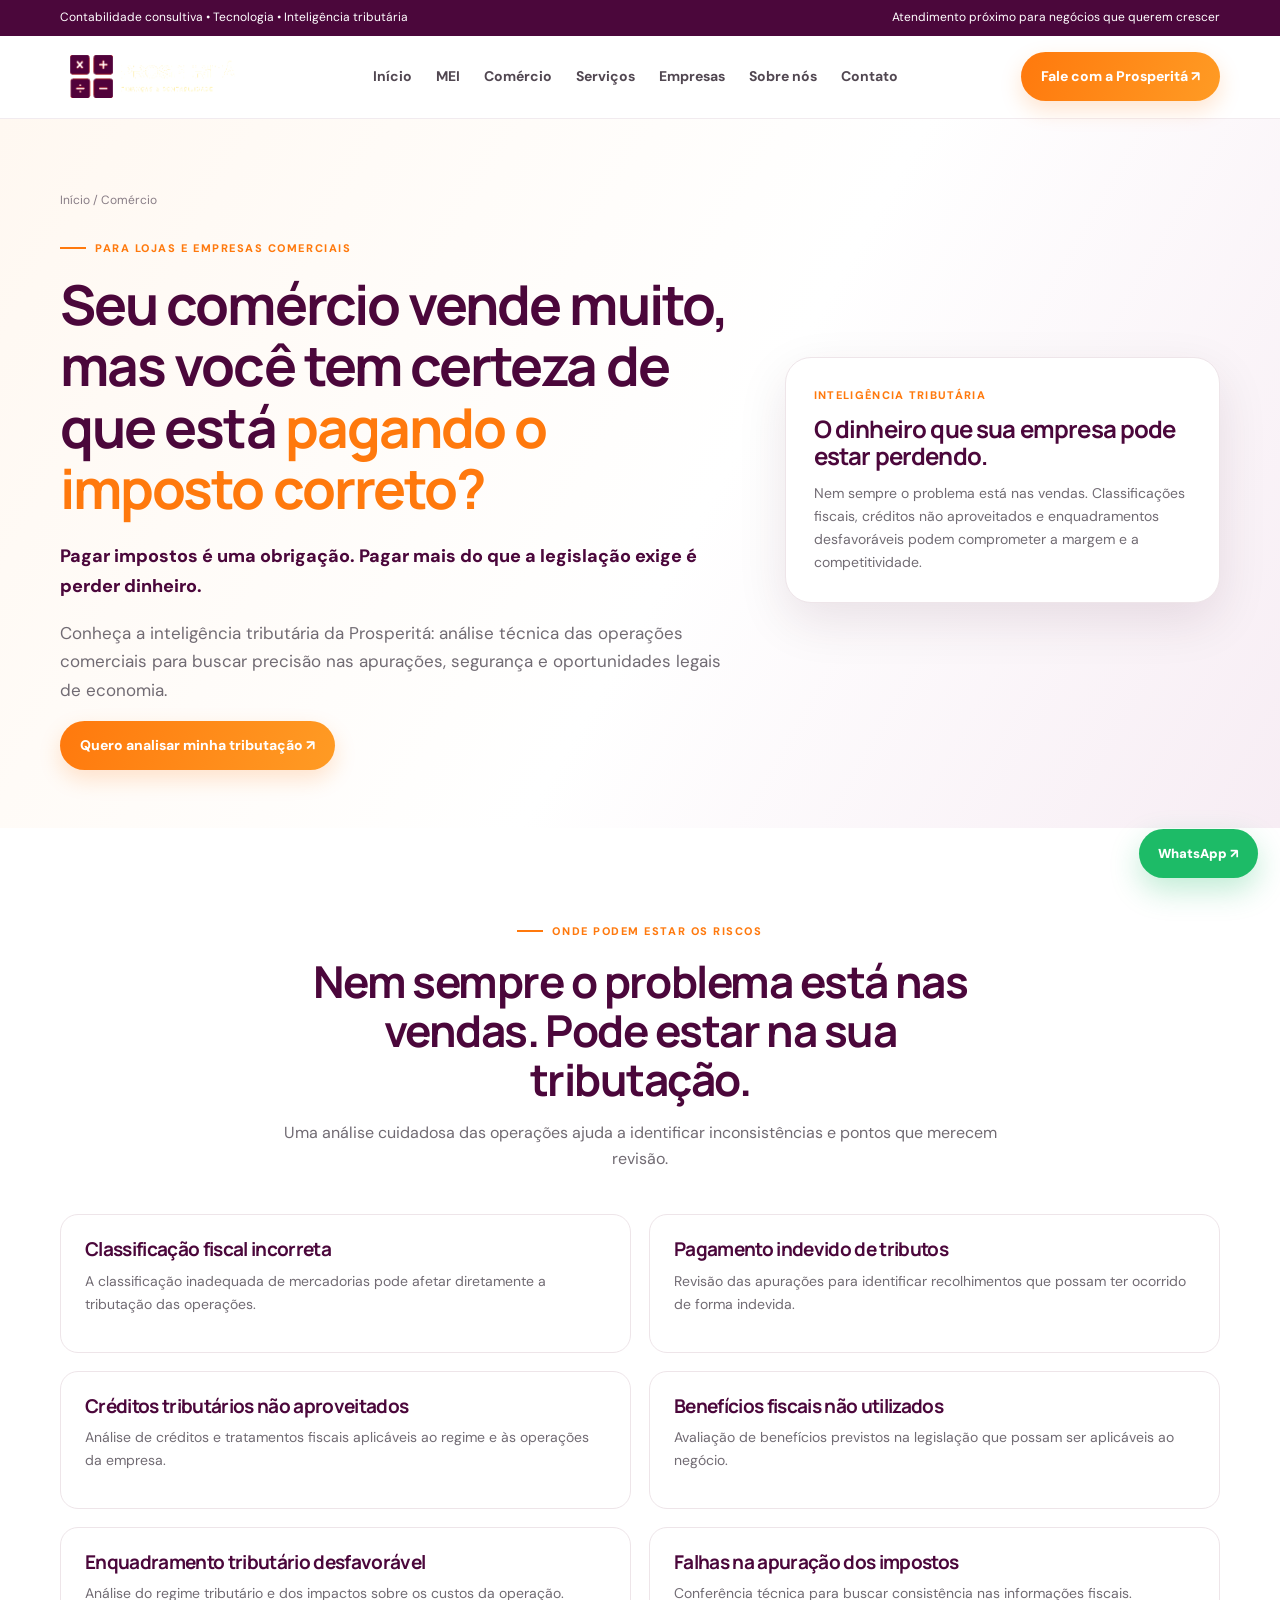
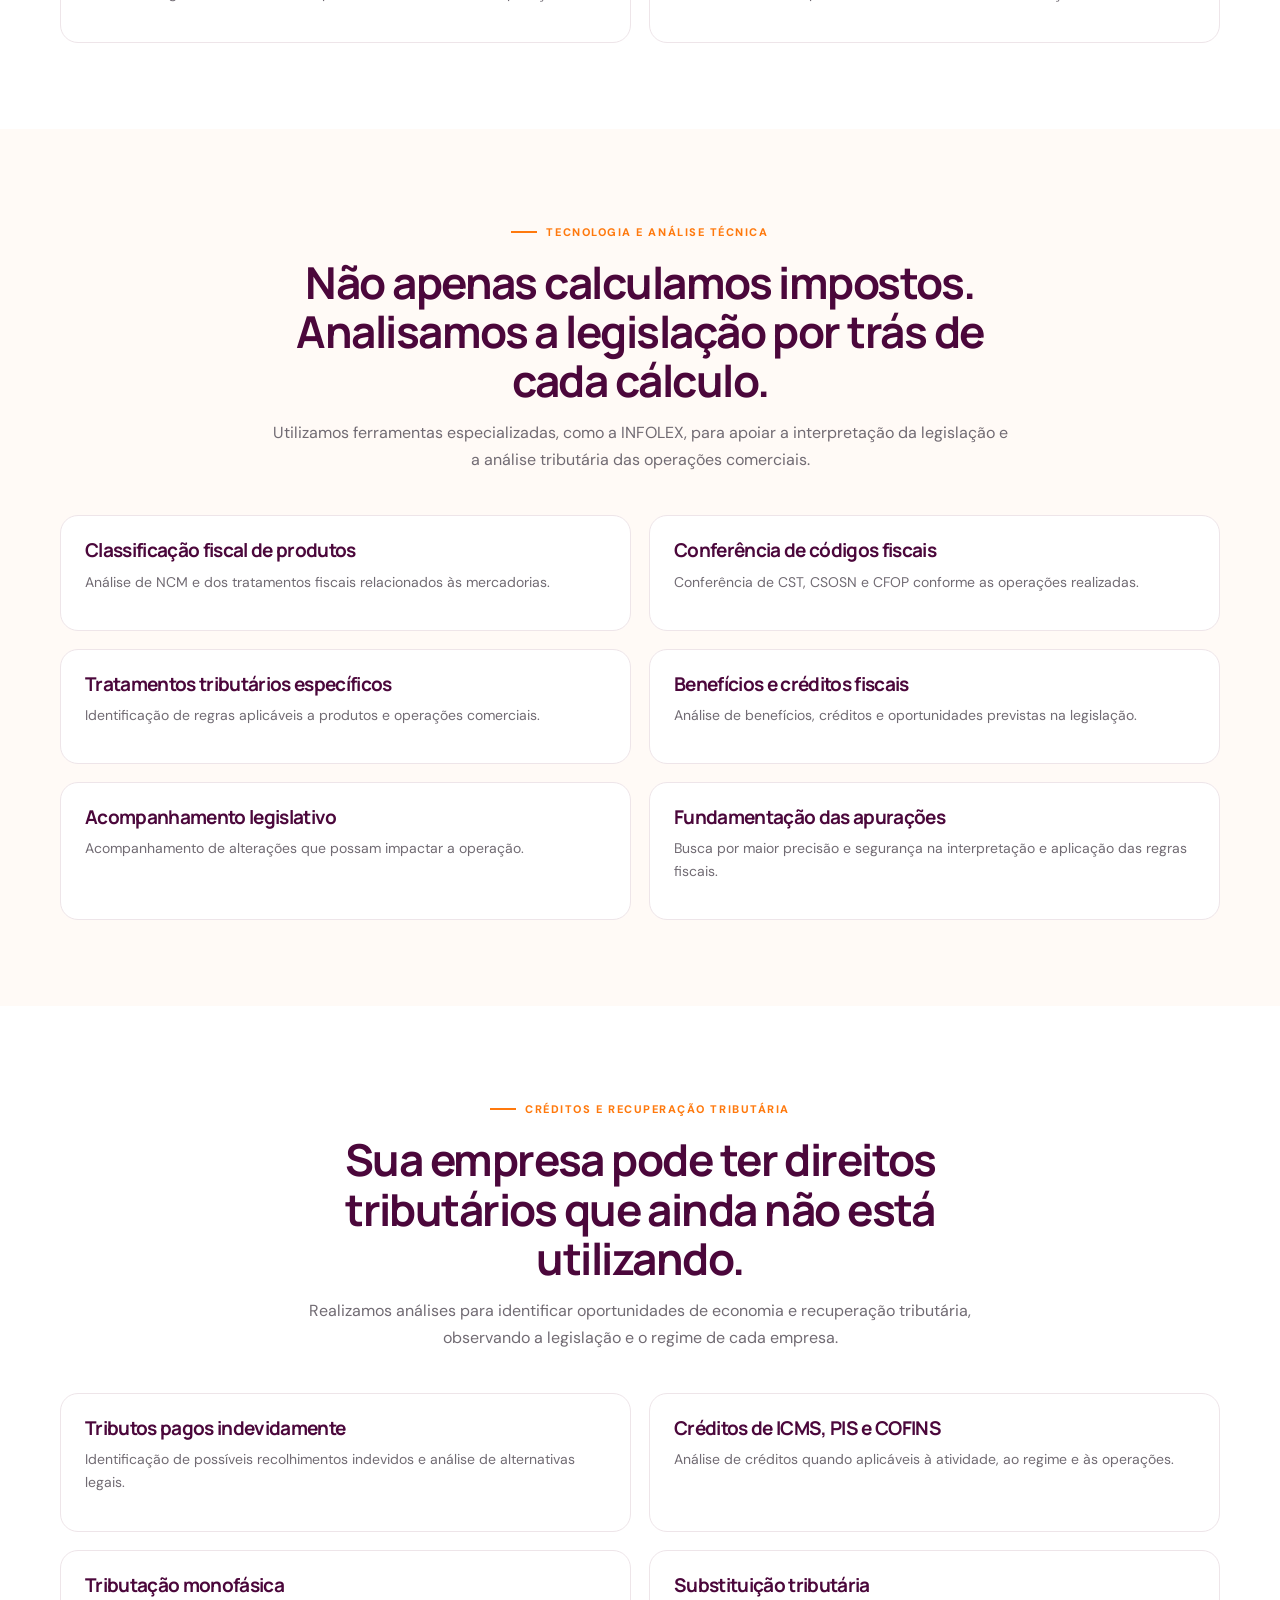
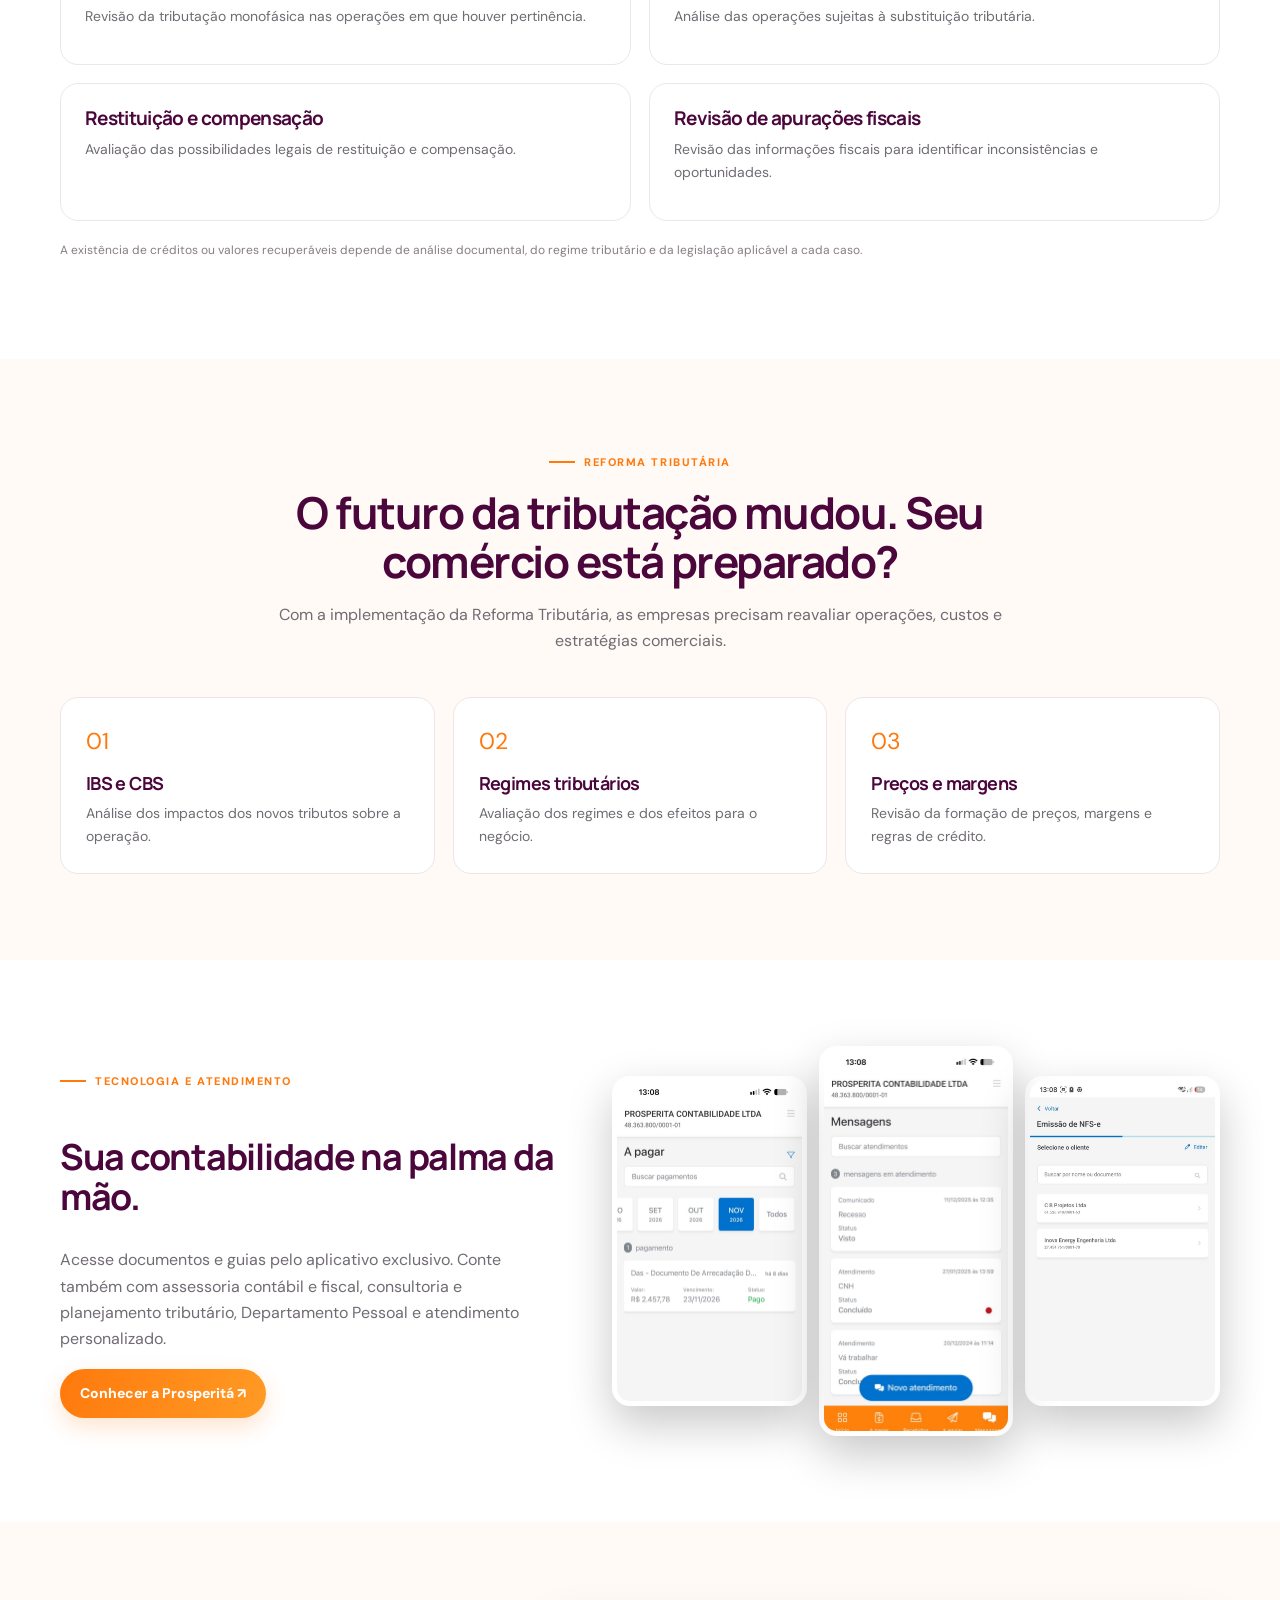
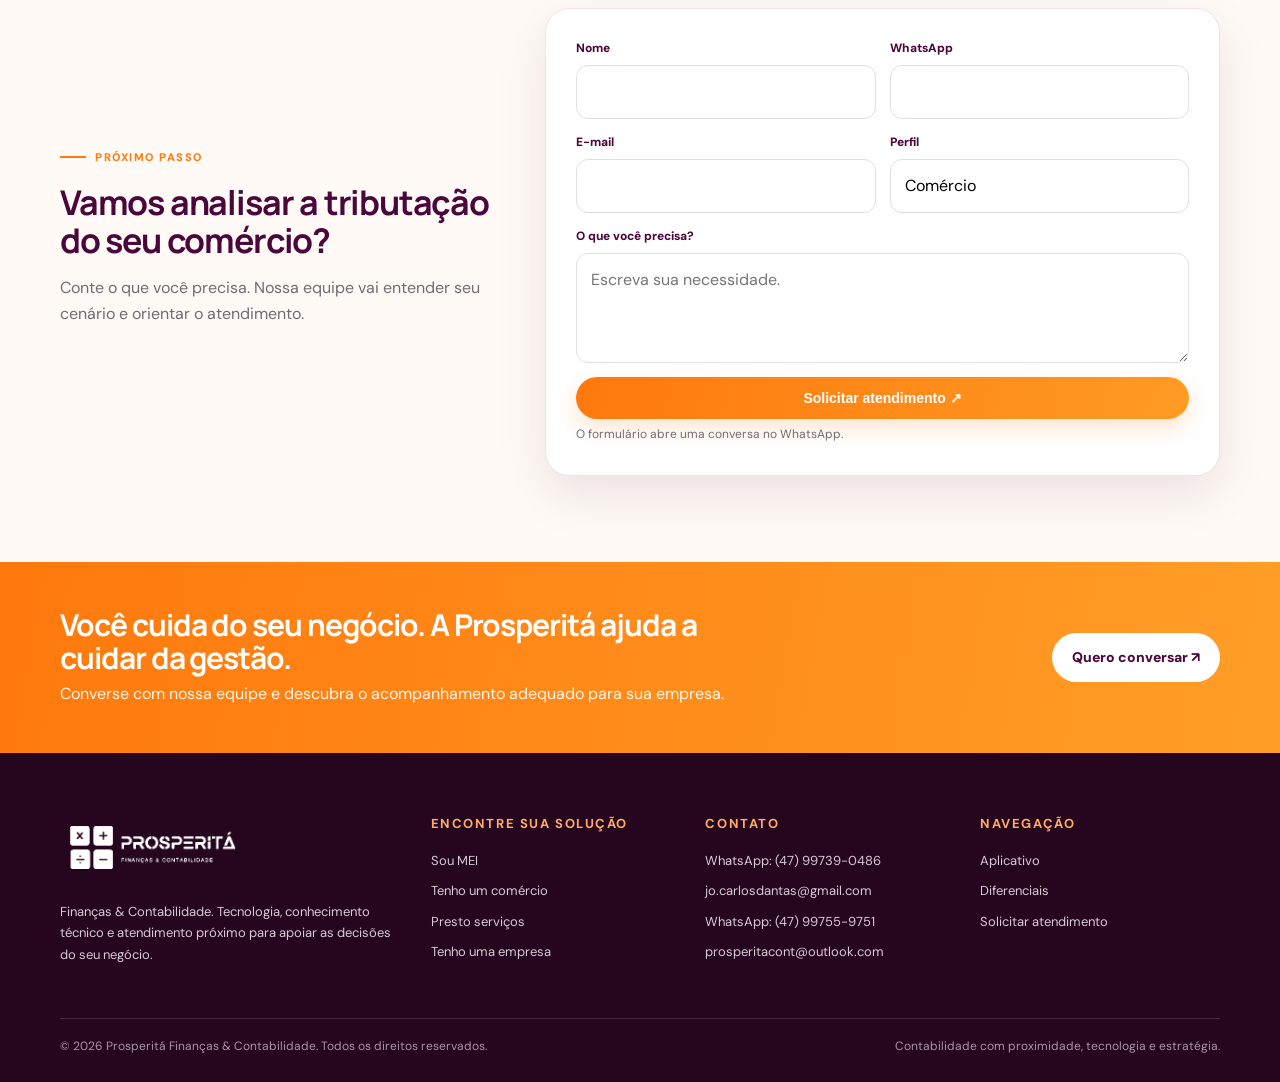
==== commit 11e6343f: "Add files via upload" ====
--- a/comercio.html
+++ b/comercio.html
@@ -1,4 +1,4 @@
-<!doctype html><html lang="pt-BR"><head><meta charset="utf-8"><meta name="viewport" content="width=device-width,initial-scale=1"><meta name="description" content="Inteligência tributária para comércio, análise de NCM, CST, CSOSN, CFOP, créditos fiscais, recuperação tributária e reforma tributária."><title>Contabilidade e inteligência tributária para comércio | Prosperitá</title><link rel="stylesheet" href="assets/style.css"></head><body><div class="topbar"><div class="container"><span>Contabilidade consultiva • Tecnologia • Inteligência tributária</span><span>Atendimento próximo para negócios que querem crescer</span></div></div><header class="site-header"><div class="container nav"><a class="brand" href="index.html"><img src="assets/logo-prosperita.png" alt="Prosperitá Finanças & Contabilidade"></a><button class="menu-toggle" aria-label="Abrir menu" aria-expanded="false">☰</button><nav class="nav-links"><a href="index.html">Início</a><a href="mei.html">MEI</a><a href="comercio.html">Comércio</a><a href="servicos.html">Serviços</a><a href="empresas.html">Empresas</a><a href="index.html#contato">Contato</a></nav><a class="nav-cta" href="index.html#contato">Fale com a Prosperitá ↗</a></div></header><main><section class="page-hero"><div class="container page-hero-grid"><div><div class="breadcrumbs"><a href="index.html">Início</a> / Comércio</div><div class="eyebrow">Para lojas e empresas comerciais</div><h1>Seu comércio vende muito, mas você tem certeza de que está <em>pagando o imposto correto?</em></h1><p class="tagline">Pagar impostos é uma obrigação. Pagar mais do que a legislação exige é perder dinheiro.</p><p>Conheça a inteligência tributária da Prosperitá: análise técnica das operações comerciais para buscar precisão nas apurações, segurança e oportunidades legais de economia.</p><a class="btn btn-orange" href="#contato">Quero analisar minha tributação ↗</a></div><div class="visual"><div class="visual-label">Inteligência tributária</div><h3>O dinheiro que sua empresa pode estar perdendo.</h3><p>Nem sempre o problema está nas vendas. Classificações fiscais, créditos não aproveitados e enquadramentos desfavoráveis podem comprometer a margem e a competitividade.</p></div></div></section>
+<!doctype html><html lang="pt-BR"><head><meta charset="utf-8"><meta name="viewport" content="width=device-width,initial-scale=1"><meta name="description" content="Inteligência tributária para comércio, análise de NCM, CST, CSOSN, CFOP, créditos fiscais, recuperação tributária e reforma tributária."><title>Contabilidade e inteligência tributária para comércio | Prosperitá</title><link rel="stylesheet" href="assets/style.css"></head><body><div class="topbar"><div class="container"><span>Contabilidade consultiva • Tecnologia • Inteligência tributária</span><span>Atendimento próximo para negócios que querem crescer</span></div></div><header class="site-header"><div class="container nav"><a class="brand" href="index.html"><img src="assets/logo-prosperita.png" alt="Prosperitá Finanças & Contabilidade"></a><button class="menu-toggle" aria-label="Abrir menu" aria-expanded="false">☰</button><nav class="nav-links"><a href="index.html">Início</a><a href="mei.html">MEI</a><a href="comercio.html">Comércio</a><a href="servicos.html">Serviços</a><a href="empresas.html">Empresas</a><a href="index.html#sobre">Sobre nós</a><a href="index.html#contato">Contato</a></nav><a class="nav-cta" href="index.html#contato">Fale com a Prosperitá ↗</a></div></header><main><section class="page-hero"><div class="container page-hero-grid"><div><div class="breadcrumbs"><a href="index.html">Início</a> / Comércio</div><div class="eyebrow">Para lojas e empresas comerciais</div><h1>Seu comércio vende muito, mas você tem certeza de que está <em>pagando o imposto correto?</em></h1><p class="tagline">Pagar impostos é uma obrigação. Pagar mais do que a legislação exige é perder dinheiro.</p><p>Conheça a inteligência tributária da Prosperitá: análise técnica das operações comerciais para buscar precisão nas apurações, segurança e oportunidades legais de economia.</p><a class="btn btn-orange" href="#contato">Quero analisar minha tributação ↗</a></div><div class="visual"><div class="visual-label">Inteligência tributária</div><h3>O dinheiro que sua empresa pode estar perdendo.</h3><p>Nem sempre o problema está nas vendas. Classificações fiscais, créditos não aproveitados e enquadramentos desfavoráveis podem comprometer a margem e a competitividade.</p></div></div></section>
 <section class="section"><div class="container"><div class="section-head"><div class="eyebrow">Onde podem estar os riscos</div><h2>Nem sempre o problema está nas vendas. Pode estar na sua tributação.</h2><p>Uma análise cuidadosa das operações ajuda a identificar inconsistências e pontos que merecem revisão.</p></div><div class="content-grid"><article class="service-card"><h3>Classificação fiscal incorreta</h3><p>A classificação inadequada de mercadorias pode afetar diretamente a tributação das operações.</p></article><article class="service-card"><h3>Pagamento indevido de tributos</h3><p>Revisão das apurações para identificar recolhimentos que possam ter ocorrido de forma indevida.</p></article><article class="service-card"><h3>Créditos tributários não aproveitados</h3><p>Análise de créditos e tratamentos fiscais aplicáveis ao regime e às operações da empresa.</p></article><article class="service-card"><h3>Benefícios fiscais não utilizados</h3><p>Avaliação de benefícios previstos na legislação que possam ser aplicáveis ao negócio.</p></article><article class="service-card"><h3>Enquadramento tributário desfavorável</h3><p>Análise do regime tributário e dos impactos sobre os custos da operação.</p></article><article class="service-card"><h3>Falhas na apuração dos impostos</h3><p>Conferência técnica para buscar consistência nas informações fiscais.</p></article></div></div></section>
 <section class="section section-soft"><div class="container"><div class="section-head"><div class="eyebrow">Tecnologia e análise técnica</div><h2>Não apenas calculamos impostos. Analisamos a legislação por trás de cada cálculo.</h2><p>Utilizamos ferramentas especializadas, como a INFOLEX, para apoiar a interpretação da legislação e a análise tributária das operações comerciais.</p></div><div class="content-grid"><article class="service-card"><h3>Classificação fiscal de produtos</h3><p>Análise de NCM e dos tratamentos fiscais relacionados às mercadorias.</p></article><article class="service-card"><h3>Conferência de códigos fiscais</h3><p>Conferência de CST, CSOSN e CFOP conforme as operações realizadas.</p></article><article class="service-card"><h3>Tratamentos tributários específicos</h3><p>Identificação de regras aplicáveis a produtos e operações comerciais.</p></article><article class="service-card"><h3>Benefícios e créditos fiscais</h3><p>Análise de benefícios, créditos e oportunidades previstas na legislação.</p></article><article class="service-card"><h3>Acompanhamento legislativo</h3><p>Acompanhamento de alterações que possam impactar a operação.</p></article><article class="service-card"><h3>Fundamentação das apurações</h3><p>Busca por maior precisão e segurança na interpretação e aplicação das regras fiscais.</p></article></div></div></section>
 <section class="section"><div class="container"><div class="section-head"><div class="eyebrow">Créditos e recuperação tributária</div><h2>Sua empresa pode ter direitos tributários que ainda não está utilizando.</h2><p>Realizamos análises para identificar oportunidades de economia e recuperação tributária, observando a legislação e o regime de cada empresa.</p></div><div class="content-grid"><article class="service-card"><h3>Tributos pagos indevidamente</h3><p>Identificação de possíveis recolhimentos indevidos e análise de alternativas legais.</p></article><article class="service-card"><h3>Créditos de ICMS, PIS e COFINS</h3><p>Análise de créditos quando aplicáveis à atividade, ao regime e às operações.</p></article><article class="service-card"><h3>Tributação monofásica</h3><p>Revisão da tributação monofásica nas operações em que houver pertinência.</p></article><article class="service-card"><h3>Substituição tributária</h3><p>Análise das operações sujeitas à substituição tributária.</p></article><article class="service-card"><h3>Restituição e compensação</h3><p>Avaliação das possibilidades legais de restituição e compensação.</p></article><article class="service-card"><h3>Revisão de apurações fiscais</h3><p>Revisão das informações fiscais para identificar inconsistências e oportunidades.</p></article></div><p class="disclaimer">A existência de créditos ou valores recuperáveis depende de análise documental, do regime tributário e da legislação aplicável a cada caso.</p></div></section>
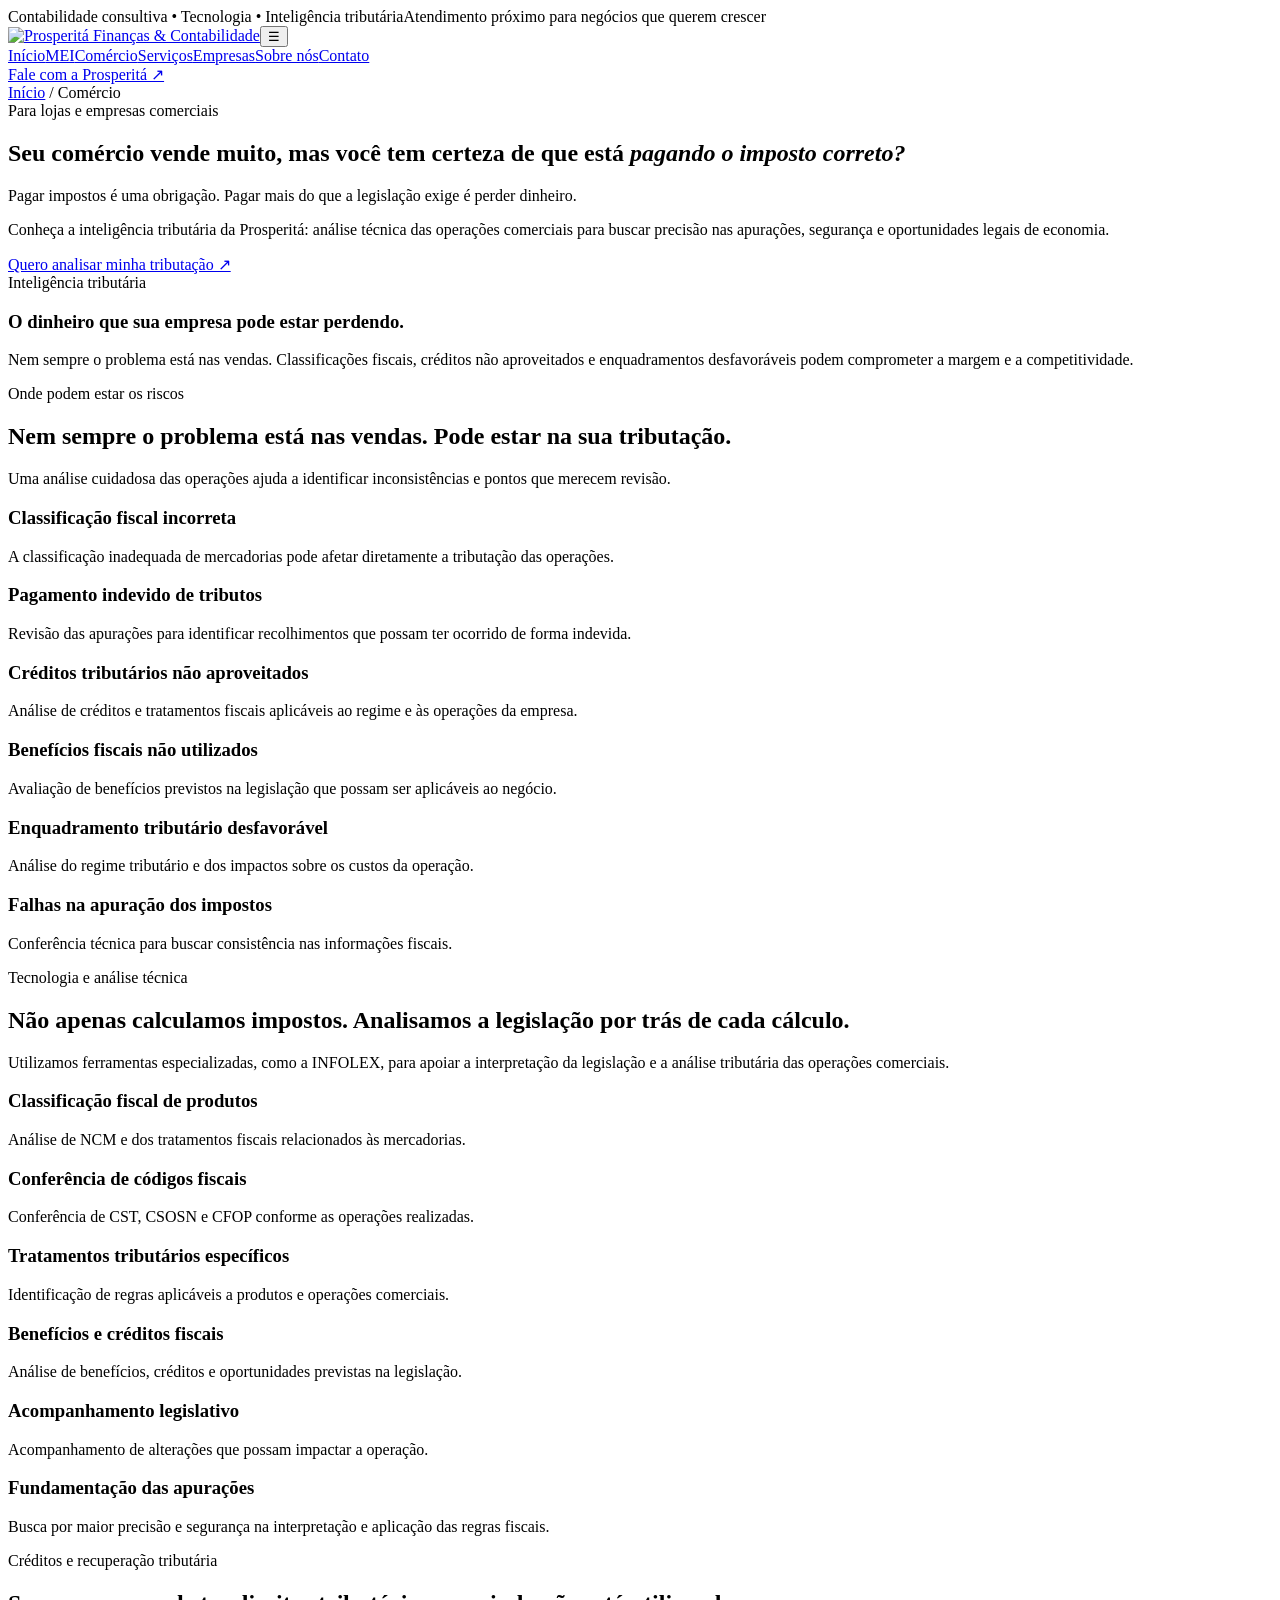
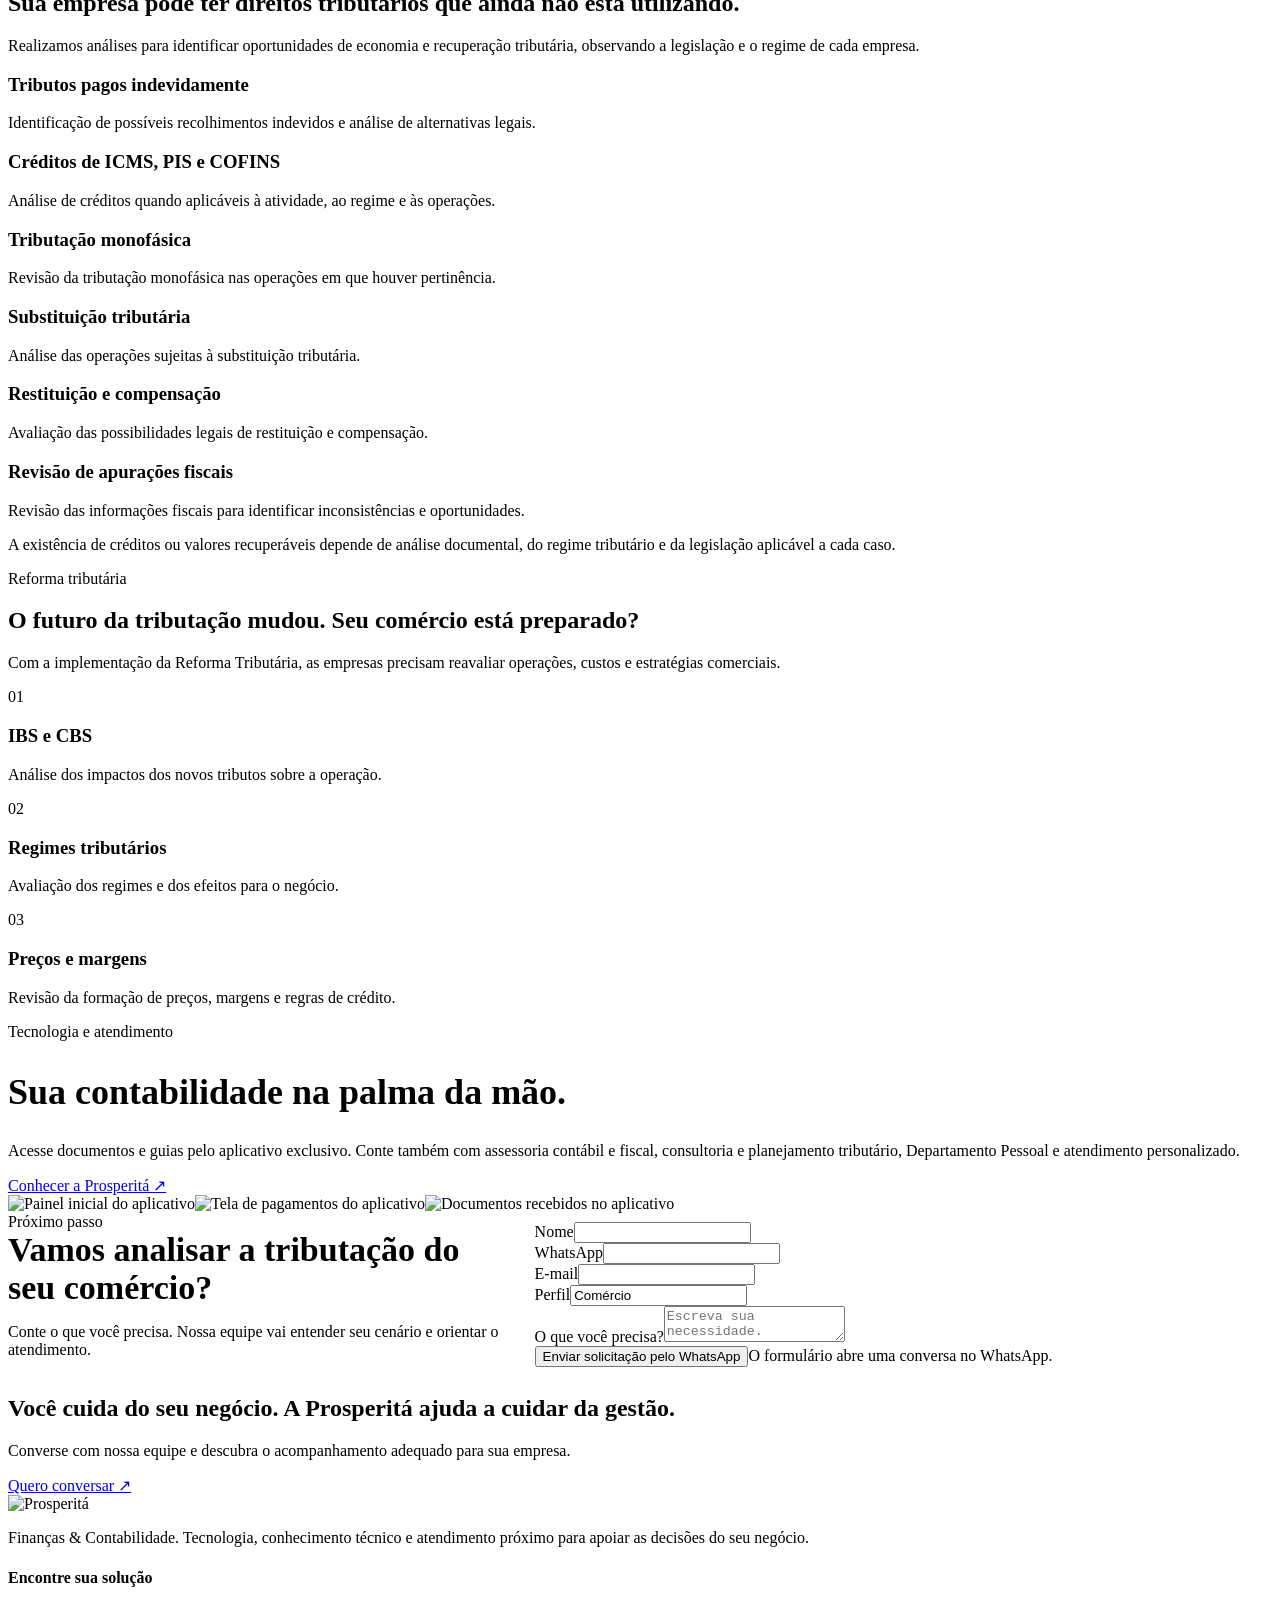
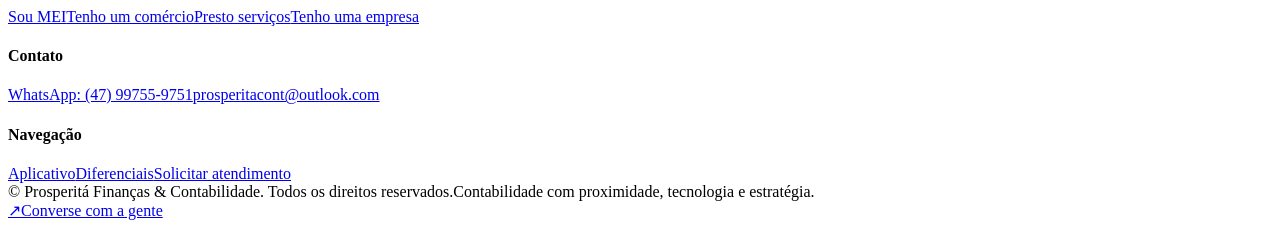
==== commit 7ef0a9a1: "Add files via upload" ====
--- a/comercio.html
+++ b/comercio.html
@@ -1,6 +1,6 @@
-<!doctype html><html lang="pt-BR"><head><meta charset="utf-8"><meta name="viewport" content="width=device-width,initial-scale=1"><meta name="description" content="Inteligência tributária para comércio, análise de NCM, CST, CSOSN, CFOP, créditos fiscais, recuperação tributária e reforma tributária."><title>Contabilidade e inteligência tributária para comércio | Prosperitá</title><link rel="stylesheet" href="assets/style.css"></head><body><div class="topbar"><div class="container"><span>Contabilidade consultiva • Tecnologia • Inteligência tributária</span><span>Atendimento próximo para negócios que querem crescer</span></div></div><header class="site-header"><div class="container nav"><a class="brand" href="index.html"><img src="assets/logo-prosperita.png" alt="Prosperitá Finanças & Contabilidade"></a><button class="menu-toggle" aria-label="Abrir menu" aria-expanded="false">☰</button><nav class="nav-links"><a href="index.html">Início</a><a href="mei.html">MEI</a><a href="comercio.html">Comércio</a><a href="servicos.html">Serviços</a><a href="empresas.html">Empresas</a><a href="index.html#sobre">Sobre nós</a><a href="index.html#contato">Contato</a></nav><a class="nav-cta" href="index.html#contato">Fale com a Prosperitá ↗</a></div></header><main><section class="page-hero"><div class="container page-hero-grid"><div><div class="breadcrumbs"><a href="index.html">Início</a> / Comércio</div><div class="eyebrow">Para lojas e empresas comerciais</div><h1>Seu comércio vende muito, mas você tem certeza de que está <em>pagando o imposto correto?</em></h1><p class="tagline">Pagar impostos é uma obrigação. Pagar mais do que a legislação exige é perder dinheiro.</p><p>Conheça a inteligência tributária da Prosperitá: análise técnica das operações comerciais para buscar precisão nas apurações, segurança e oportunidades legais de economia.</p><a class="btn btn-orange" href="#contato">Quero analisar minha tributação ↗</a></div><div class="visual"><div class="visual-label">Inteligência tributária</div><h3>O dinheiro que sua empresa pode estar perdendo.</h3><p>Nem sempre o problema está nas vendas. Classificações fiscais, créditos não aproveitados e enquadramentos desfavoráveis podem comprometer a margem e a competitividade.</p></div></div></section>
+<!doctype html><html lang="pt-BR"><head><meta charset="utf-8"><meta name="viewport" content="width=device-width,initial-scale=1"><meta name="description" content="Inteligência tributária para comércio, análise de NCM, CST, CSOSN, CFOP, créditos fiscais, recuperação tributária e reforma tributária."><title>Contabilidade e inteligência tributária para comércio | Prosperitá</title><link rel="stylesheet" href="assets/style.css"></head><body><div class="topbar"><div class="container"><span>Contabilidade consultiva • Tecnologia • Inteligência tributária</span><span>Atendimento próximo para negócios que querem crescer</span></div></div><header class="site-header"><div class="container nav"><a class="brand" href="index.html"><img src="assets/logo-prosperita-header.png" alt="Prosperitá Finanças & Contabilidade"></a><button class="menu-toggle" aria-label="Abrir menu" aria-expanded="false">☰</button><nav class="nav-links"><a href="index.html">Início</a><a href="mei.html">MEI</a><a href="comercio.html">Comércio</a><a href="servicos.html">Serviços</a><a href="empresas.html">Empresas</a><a href="index.html#sobre">Sobre nós</a><a href="index.html#contato">Contato</a></nav><a class="nav-cta" href="index.html#contato">Fale com a Prosperitá ↗</a></div></header><main><section class="page-hero"><div class="container page-hero-grid"><div><div class="breadcrumbs"><a href="index.html">Início</a> / Comércio</div><div class="eyebrow">Para lojas e empresas comerciais</div><h1>Seu comércio vende muito, mas você tem certeza de que está <em>pagando o imposto correto?</em></h1><p class="tagline">Pagar impostos é uma obrigação. Pagar mais do que a legislação exige é perder dinheiro.</p><p>Conheça a inteligência tributária da Prosperitá: análise técnica das operações comerciais para buscar precisão nas apurações, segurança e oportunidades legais de economia.</p><a class="btn btn-orange" href="#contato">Quero analisar minha tributação ↗</a></div><div class="visual"><div class="visual-label">Inteligência tributária</div><h3>O dinheiro que sua empresa pode estar perdendo.</h3><p>Nem sempre o problema está nas vendas. Classificações fiscais, créditos não aproveitados e enquadramentos desfavoráveis podem comprometer a margem e a competitividade.</p></div></div></section>
 <section class="section"><div class="container"><div class="section-head"><div class="eyebrow">Onde podem estar os riscos</div><h2>Nem sempre o problema está nas vendas. Pode estar na sua tributação.</h2><p>Uma análise cuidadosa das operações ajuda a identificar inconsistências e pontos que merecem revisão.</p></div><div class="content-grid"><article class="service-card"><h3>Classificação fiscal incorreta</h3><p>A classificação inadequada de mercadorias pode afetar diretamente a tributação das operações.</p></article><article class="service-card"><h3>Pagamento indevido de tributos</h3><p>Revisão das apurações para identificar recolhimentos que possam ter ocorrido de forma indevida.</p></article><article class="service-card"><h3>Créditos tributários não aproveitados</h3><p>Análise de créditos e tratamentos fiscais aplicáveis ao regime e às operações da empresa.</p></article><article class="service-card"><h3>Benefícios fiscais não utilizados</h3><p>Avaliação de benefícios previstos na legislação que possam ser aplicáveis ao negócio.</p></article><article class="service-card"><h3>Enquadramento tributário desfavorável</h3><p>Análise do regime tributário e dos impactos sobre os custos da operação.</p></article><article class="service-card"><h3>Falhas na apuração dos impostos</h3><p>Conferência técnica para buscar consistência nas informações fiscais.</p></article></div></div></section>
 <section class="section section-soft"><div class="container"><div class="section-head"><div class="eyebrow">Tecnologia e análise técnica</div><h2>Não apenas calculamos impostos. Analisamos a legislação por trás de cada cálculo.</h2><p>Utilizamos ferramentas especializadas, como a INFOLEX, para apoiar a interpretação da legislação e a análise tributária das operações comerciais.</p></div><div class="content-grid"><article class="service-card"><h3>Classificação fiscal de produtos</h3><p>Análise de NCM e dos tratamentos fiscais relacionados às mercadorias.</p></article><article class="service-card"><h3>Conferência de códigos fiscais</h3><p>Conferência de CST, CSOSN e CFOP conforme as operações realizadas.</p></article><article class="service-card"><h3>Tratamentos tributários específicos</h3><p>Identificação de regras aplicáveis a produtos e operações comerciais.</p></article><article class="service-card"><h3>Benefícios e créditos fiscais</h3><p>Análise de benefícios, créditos e oportunidades previstas na legislação.</p></article><article class="service-card"><h3>Acompanhamento legislativo</h3><p>Acompanhamento de alterações que possam impactar a operação.</p></article><article class="service-card"><h3>Fundamentação das apurações</h3><p>Busca por maior precisão e segurança na interpretação e aplicação das regras fiscais.</p></article></div></div></section>
 <section class="section"><div class="container"><div class="section-head"><div class="eyebrow">Créditos e recuperação tributária</div><h2>Sua empresa pode ter direitos tributários que ainda não está utilizando.</h2><p>Realizamos análises para identificar oportunidades de economia e recuperação tributária, observando a legislação e o regime de cada empresa.</p></div><div class="content-grid"><article class="service-card"><h3>Tributos pagos indevidamente</h3><p>Identificação de possíveis recolhimentos indevidos e análise de alternativas legais.</p></article><article class="service-card"><h3>Créditos de ICMS, PIS e COFINS</h3><p>Análise de créditos quando aplicáveis à atividade, ao regime e às operações.</p></article><article class="service-card"><h3>Tributação monofásica</h3><p>Revisão da tributação monofásica nas operações em que houver pertinência.</p></article><article class="service-card"><h3>Substituição tributária</h3><p>Análise das operações sujeitas à substituição tributária.</p></article><article class="service-card"><h3>Restituição e compensação</h3><p>Avaliação das possibilidades legais de restituição e compensação.</p></article><article class="service-card"><h3>Revisão de apurações fiscais</h3><p>Revisão das informações fiscais para identificar inconsistências e oportunidades.</p></article></div><p class="disclaimer">A existência de créditos ou valores recuperáveis depende de análise documental, do regime tributário e da legislação aplicável a cada caso.</p></div></section>
 <section class="section section-soft"><div class="container"><div class="section-head"><div class="eyebrow">Reforma tributária</div><h2>O futuro da tributação mudou. Seu comércio está preparado?</h2><p>Com a implementação da Reforma Tributária, as empresas precisam reavaliar operações, custos e estratégias comerciais.</p></div><div class="feature-grid"><article class="feature"><div class="mini-icon">01</div><h3>IBS e CBS</h3><p>Análise dos impactos dos novos tributos sobre a operação.</p></article><article class="feature"><div class="mini-icon">02</div><h3>Regimes tributários</h3><p>Avaliação dos regimes e dos efeitos para o negócio.</p></article><article class="feature"><div class="mini-icon">03</div><h3>Preços e margens</h3><p>Revisão da formação de preços, margens e regras de crédito.</p></article></div></div></section>
-<section class="section"><div class="container"><div class="app-grid"><div><div class="eyebrow">Tecnologia e atendimento</div><h2 style="font-size:36px;color:var(--purple)">Sua contabilidade na palma da mão.</h2><p style="color:var(--muted)">Acesse documentos e guias pelo aplicativo exclusivo. Conte também com assessoria contábil e fiscal, consultoria e planejamento tributário, Departamento Pessoal e atendimento personalizado.</p><a class="btn btn-orange" href="#contato">Conhecer a Prosperitá ↗</a></div><div class="screens"><img src="assets/app-dashboard.jpg" alt="Painel inicial do aplicativo"><img src="assets/app-payments.jpg" alt="Tela de pagamentos do aplicativo"><img src="assets/app-documents.jpg" alt="Documentos recebidos no aplicativo"></div></div></div></section><section class="section section-soft" id="contato"><div class="container" style="display:grid;grid-template-columns:.8fr 1.2fr;gap:35px;align-items:center"><div><div class="eyebrow">Próximo passo</div><h2 style="font-size:34px;color:var(--purple);margin:0 0 12px">Vamos analisar a tributação do seu comércio?</h2><p style="color:var(--muted)">Conte o que você precisa. Nossa equipe vai entender seu cenário e orientar o atendimento.</p></div><form class="form-wrap" data-wa-form><div class="form-grid"><div class="field"><label>Nome</label><input name="nome" required></div><div class="field"><label>WhatsApp</label><input name="telefone" required></div><div class="field"><label>E-mail</label><input name="email" type="email"></div><div class="field"><label>Perfil</label><input name="perfil" value="Comércio" readonly></div><div class="field full"><label>O que você precisa?</label><textarea name="mensagem" placeholder="Escreva sua necessidade."></textarea></div><div class="field full"><button class="btn btn-orange" type="submit">Solicitar atendimento ↗</button><span class="form-note">O formulário abre uma conversa no WhatsApp.</span></div></div></form></div></section></main><section class="quote-band"><div class="container"><div><h2>Você cuida do seu negócio. A Prosperitá ajuda a cuidar da gestão.</h2><p>Converse com nossa equipe e descubra o acompanhamento adequado para sua empresa.</p></div><a class="btn" href="index.html#contato">Quero conversar ↗</a></div></section><footer class="footer"><div class="container"><div class="footer-grid"><div><img class="footer-logo" src="assets/logo-prosperita.png" alt="Prosperitá"><p>Finanças & Contabilidade. Tecnologia, conhecimento técnico e atendimento próximo para apoiar as decisões do seu negócio.</p></div><div><h4>Encontre sua solução</h4><div class="footer-links"><a href="mei.html">Sou MEI</a><a href="comercio.html">Tenho um comércio</a><a href="servicos.html">Presto serviços</a><a href="empresas.html">Tenho uma empresa</a></div></div><div><h4>Contato</h4><div class="footer-links"><a href="https://wa.me/5547997390486">WhatsApp: (47) 99739-0486</a><a href="mailto:jo.carlosdantas@gmail.com">jo.carlosdantas@gmail.com</a><a href="https://wa.me/5547997559751">WhatsApp: (47) 99755-9751</a><a href="mailto:prosperitacont@outlook.com">prosperitacont@outlook.com</a></div></div><div><h4>Navegação</h4><div class="footer-links"><a href="index.html#aplicativo">Aplicativo</a><a href="index.html#diferenciais">Diferenciais</a><a href="index.html#contato">Solicitar atendimento</a></div></div></div><div class="copyright"><span>© <span data-year></span> Prosperitá Finanças & Contabilidade. Todos os direitos reservados.</span><span>Contabilidade com proximidade, tecnologia e estratégia.</span></div></div></footer><a class="whatsapp-float" href="https://wa.me/5547997390486?text=Ol%C3%A1%2C%20gostaria%20de%20conhecer%20os%20servi%C3%A7os%20da%20Prosperit%C3%A1." target="_blank" rel="noopener">WhatsApp ↗</a><script src="assets/site.js"></script></body></html>+<section class="section"><div class="container"><div class="app-grid"><div><div class="eyebrow">Tecnologia e atendimento</div><h2 style="font-size:36px;color:var(--purple)">Sua contabilidade na palma da mão.</h2><p style="color:var(--muted)">Acesse documentos e guias pelo aplicativo exclusivo. Conte também com assessoria contábil e fiscal, consultoria e planejamento tributário, Departamento Pessoal e atendimento personalizado.</p><a class="btn btn-orange" href="#contato">Conhecer a Prosperitá ↗</a></div><div class="screens"><img src="assets/app-dashboard.jpg" alt="Painel inicial do aplicativo"><img src="assets/app-payments.jpg" alt="Tela de pagamentos do aplicativo"><img src="assets/app-documents.jpg" alt="Documentos recebidos no aplicativo"></div></div></div></section><section class="section section-soft" id="contato"><div class="container" style="display:grid;grid-template-columns:.8fr 1.2fr;gap:35px;align-items:center"><div><div class="eyebrow">Próximo passo</div><h2 style="font-size:34px;color:var(--purple);margin:0 0 12px">Vamos analisar a tributação do seu comércio?</h2><p style="color:var(--muted)">Conte o que você precisa. Nossa equipe vai entender seu cenário e orientar o atendimento.</p></div><form class="form-wrap" data-wa-form><div class="form-grid"><div class="field"><label>Nome</label><input name="nome" required></div><div class="field"><label>WhatsApp</label><input name="telefone" required></div><div class="field"><label>E-mail</label><input name="email" type="email"></div><div class="field"><label>Perfil</label><input name="perfil" value="Comércio" readonly></div><div class="field full"><label>O que você precisa?</label><textarea name="mensagem" placeholder="Escreva sua necessidade."></textarea></div><div class="field full"><button class="btn btn-orange" type="submit">Enviar solicitação pelo WhatsApp</button><span class="form-note">O formulário abre uma conversa no WhatsApp.</span></div></div></form></div></section></main><section class="quote-band"><div class="container"><div><h2>Você cuida do seu negócio. A Prosperitá ajuda a cuidar da gestão.</h2><p>Converse com nossa equipe e descubra o acompanhamento adequado para sua empresa.</p></div><a class="btn" href="index.html#contato">Quero conversar ↗</a></div></section><footer class="footer"><div class="container"><div class="footer-grid"><div><img class="footer-logo" src="assets/logo-prosperita.png" alt="Prosperitá"><p>Finanças & Contabilidade. Tecnologia, conhecimento técnico e atendimento próximo para apoiar as decisões do seu negócio.</p></div><div><h4>Encontre sua solução</h4><div class="footer-links"><a href="mei.html">Sou MEI</a><a href="comercio.html">Tenho um comércio</a><a href="servicos.html">Presto serviços</a><a href="empresas.html">Tenho uma empresa</a></div></div><div><h4>Contato</h4><div class="footer-links"><a href="https://wa.me/5547997559751" target="_blank" rel="noopener">WhatsApp: (47) 99755-9751</a><a href="mailto:prosperitacont@outlook.com">prosperitacont@outlook.com</a></div></div><div><h4>Navegação</h4><div class="footer-links"><a href="index.html#aplicativo">Aplicativo</a><a href="index.html#diferenciais">Diferenciais</a><a href="index.html#contato">Solicitar atendimento</a></div></div></div><div class="copyright"><span>© <span data-year></span> Prosperitá Finanças & Contabilidade. Todos os direitos reservados.</span><span>Contabilidade com proximidade, tecnologia e estratégia.</span></div></div></footer><a class="whatsapp-float" href="https://wa.me/5547997559751?text=Ol%C3%A1%2C%20gostaria%20de%20conhecer%20os%20servi%C3%A7os%20da%20Prosperit%C3%A1." target="_blank" rel="noopener"><span class="wa-float-icon" aria-hidden="true">↗</span><span class="wa-float-label">Converse com a gente</span></a><script src="assets/site.js"></script></body></html>
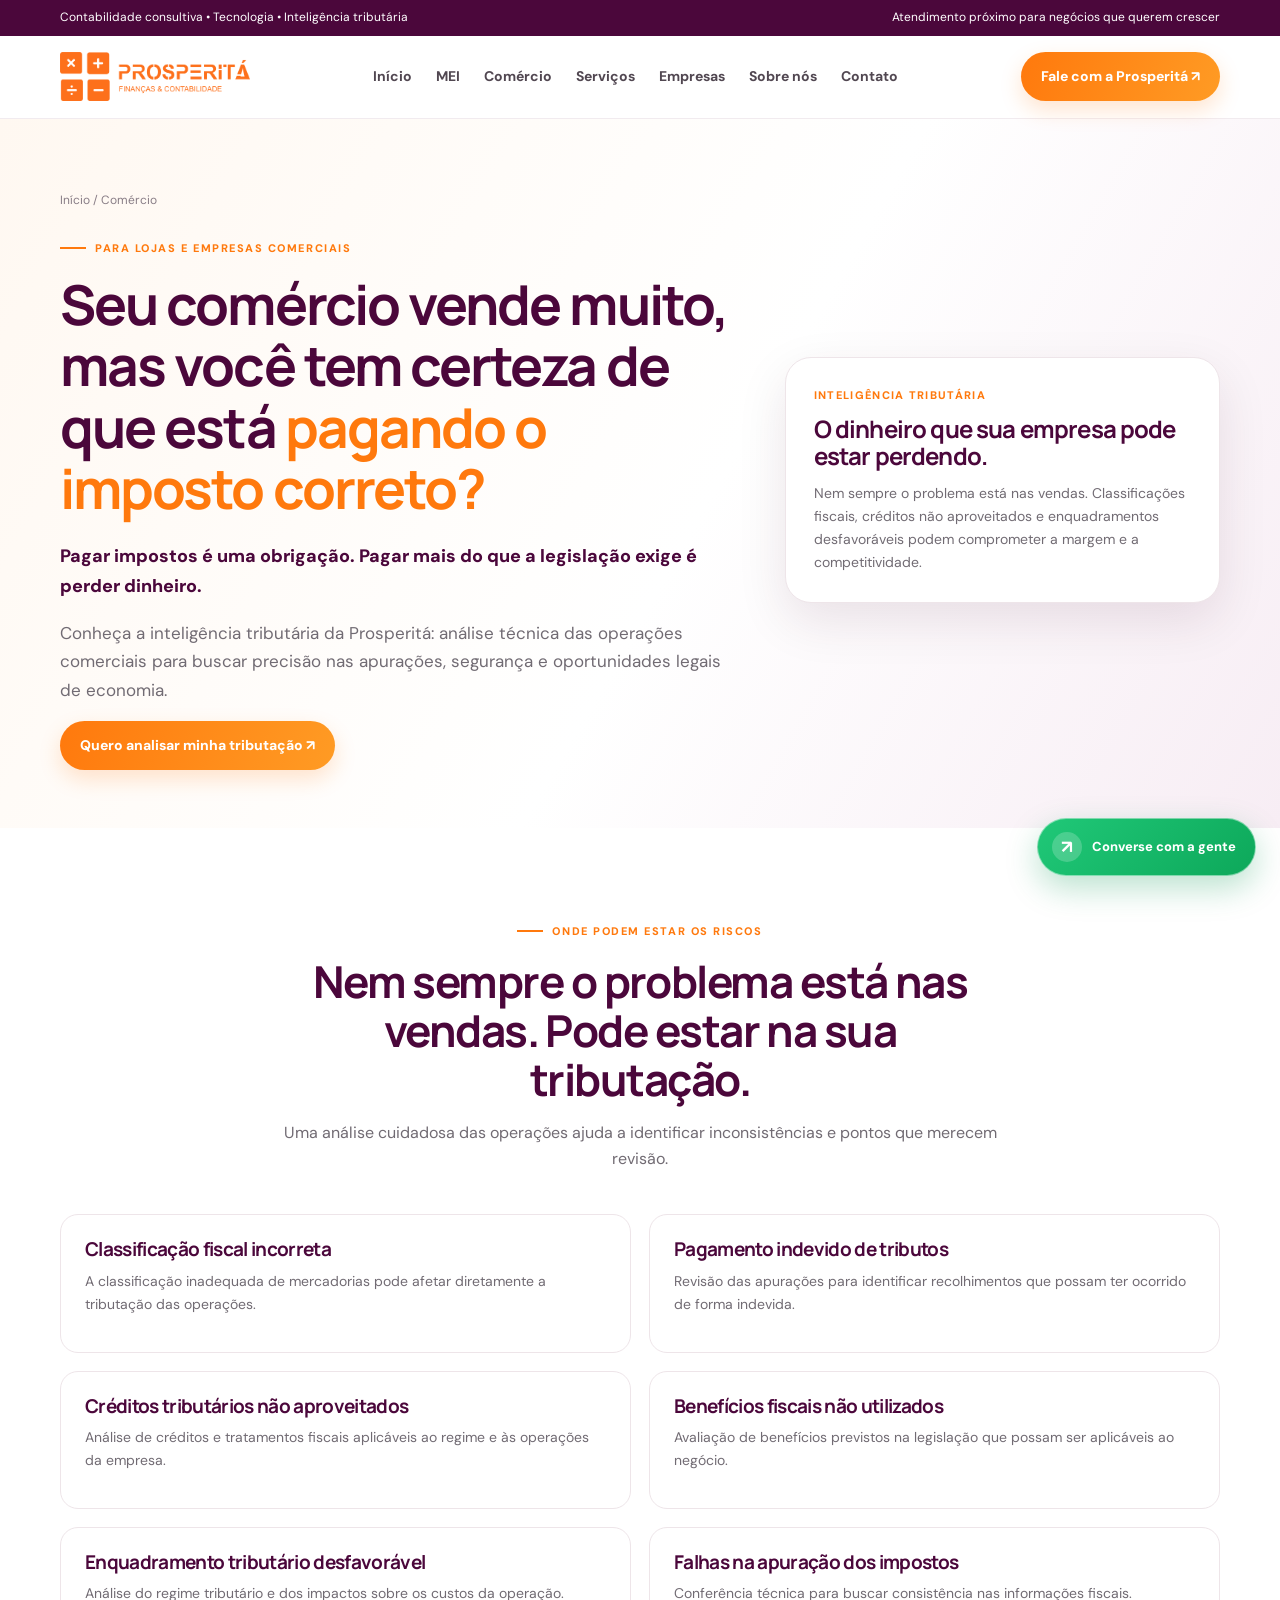
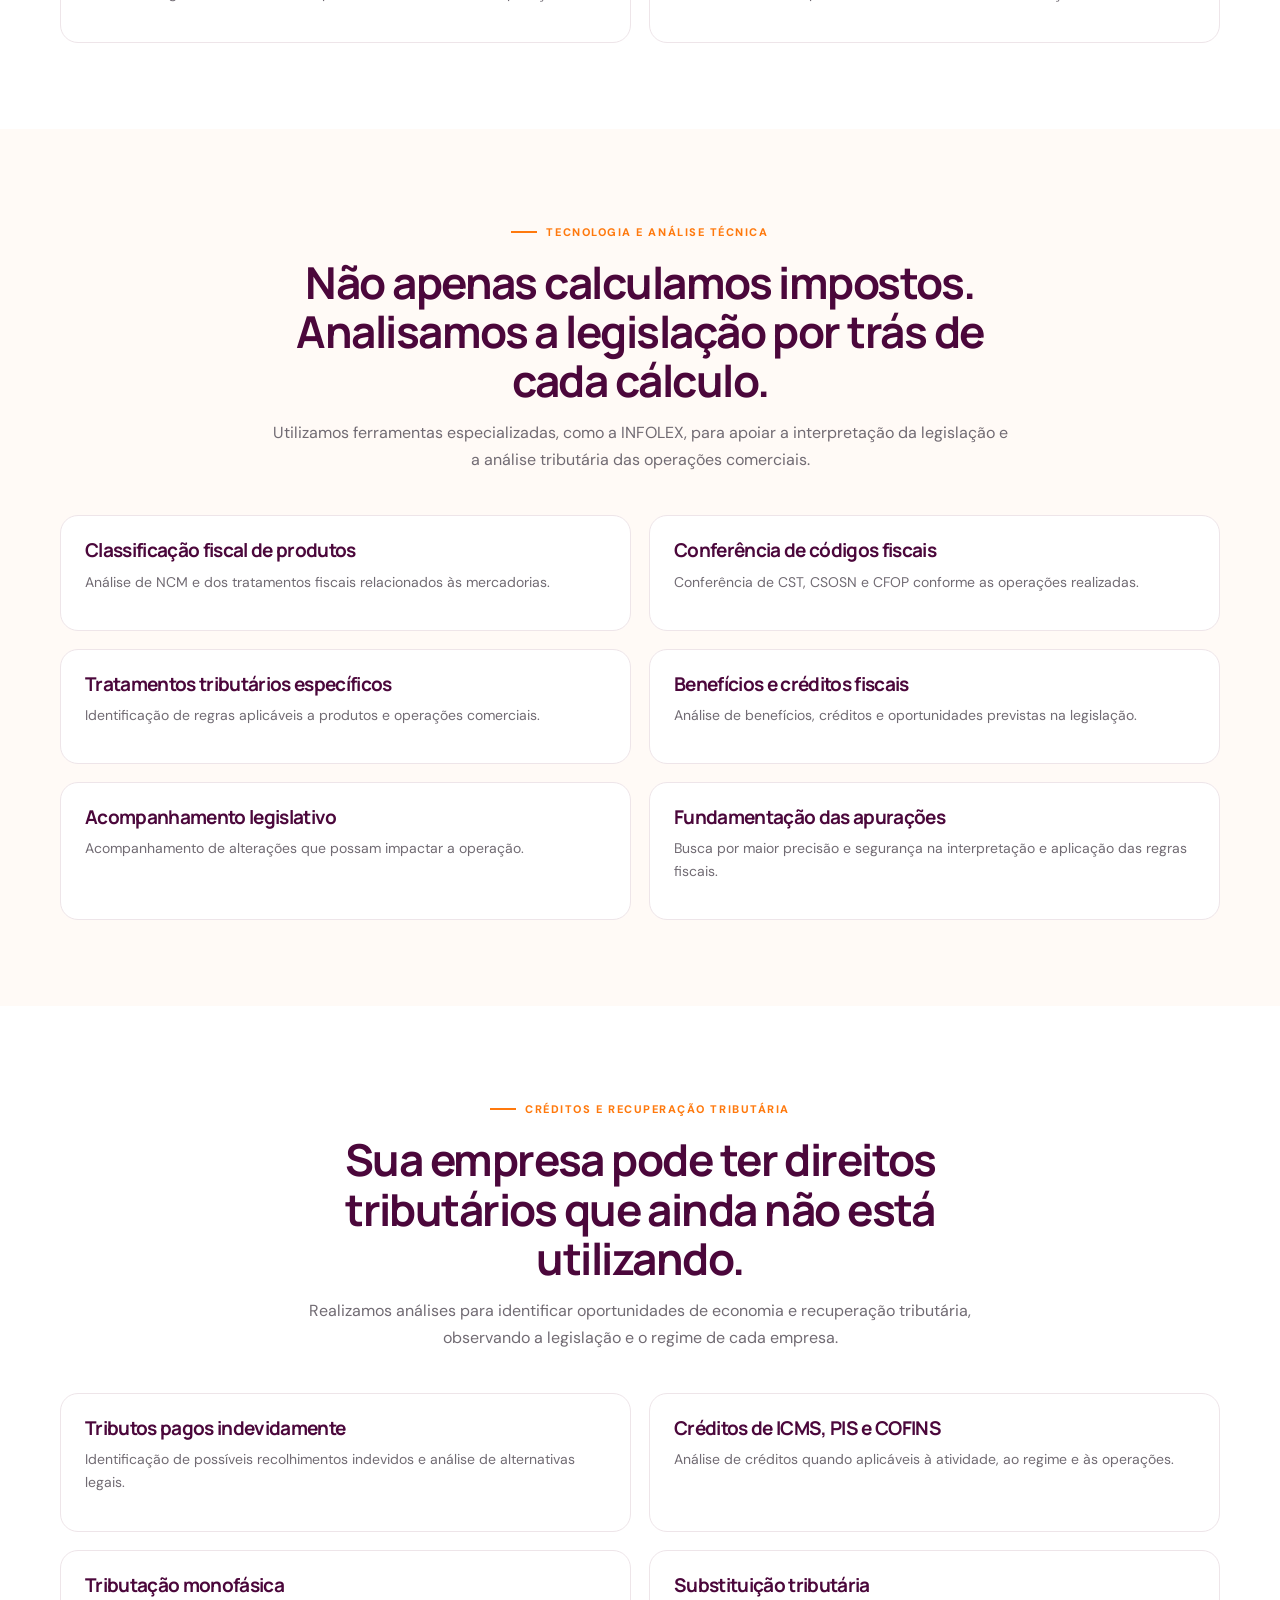
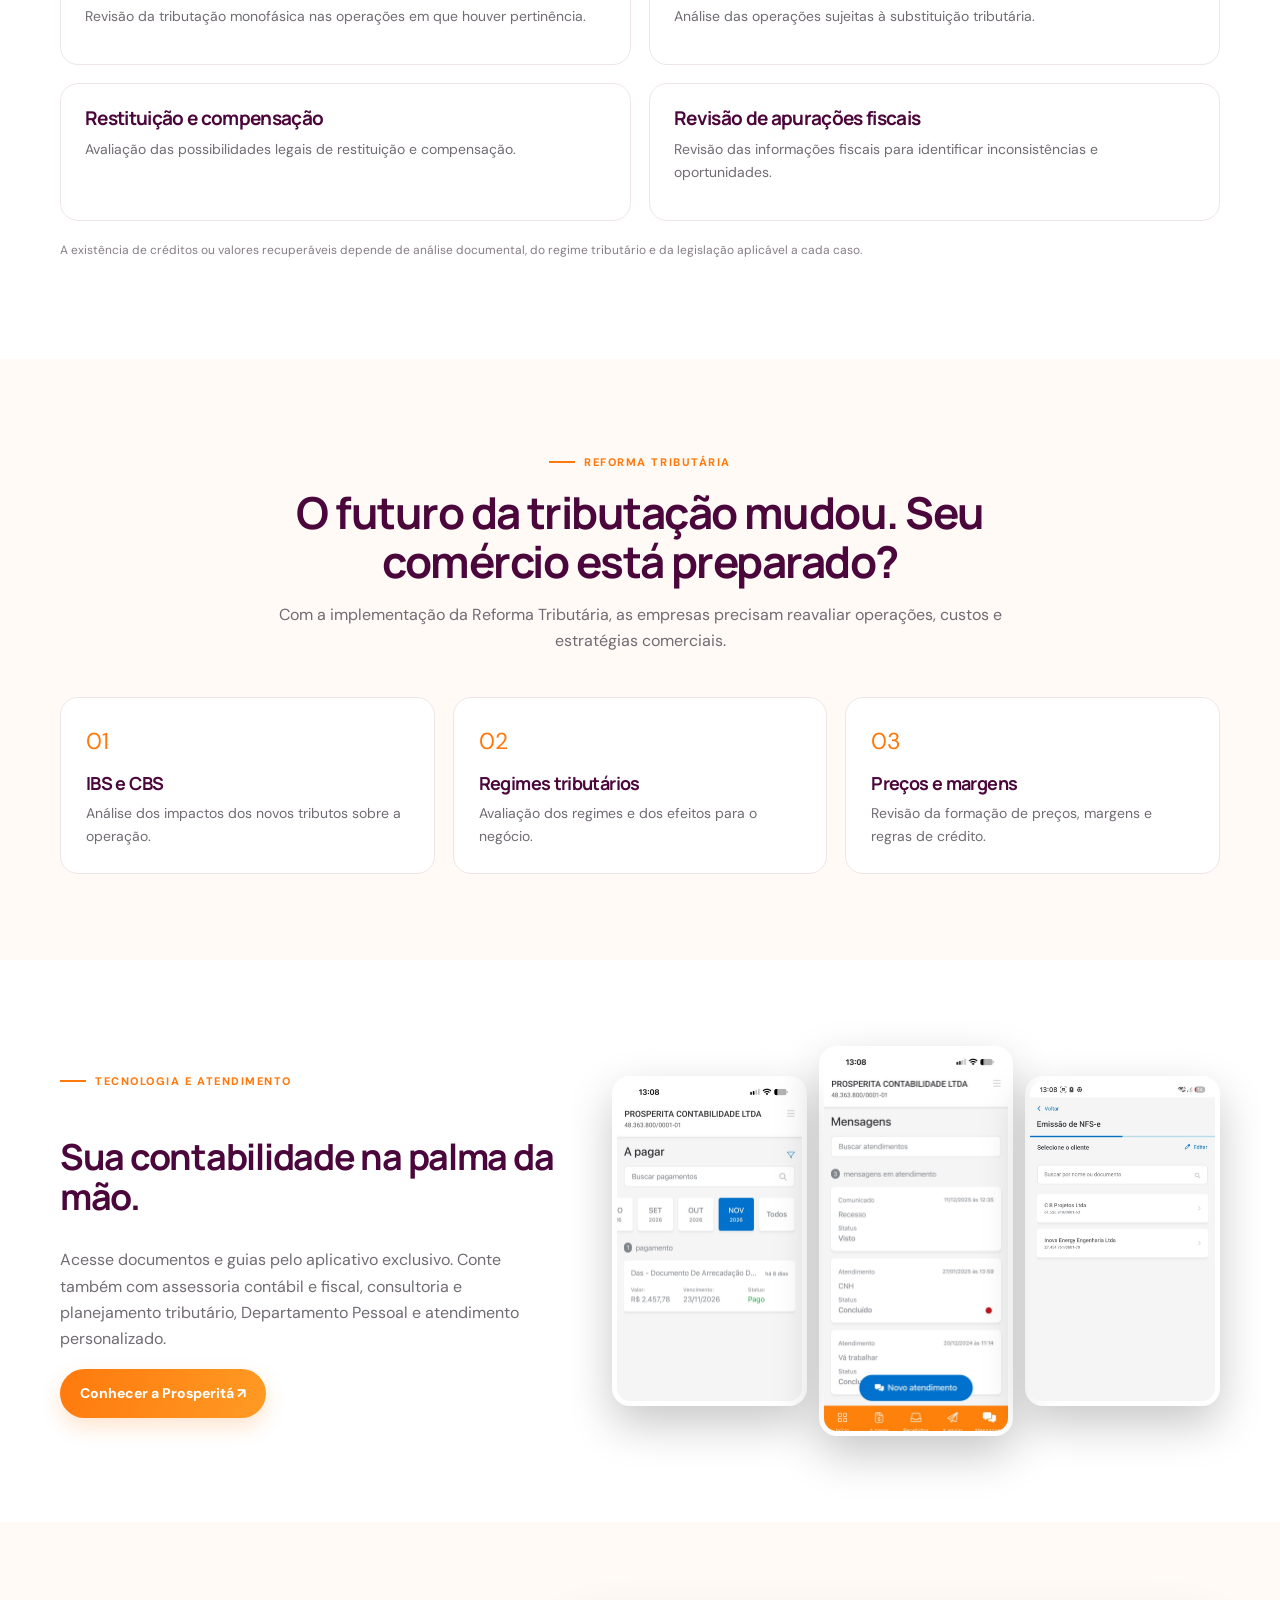
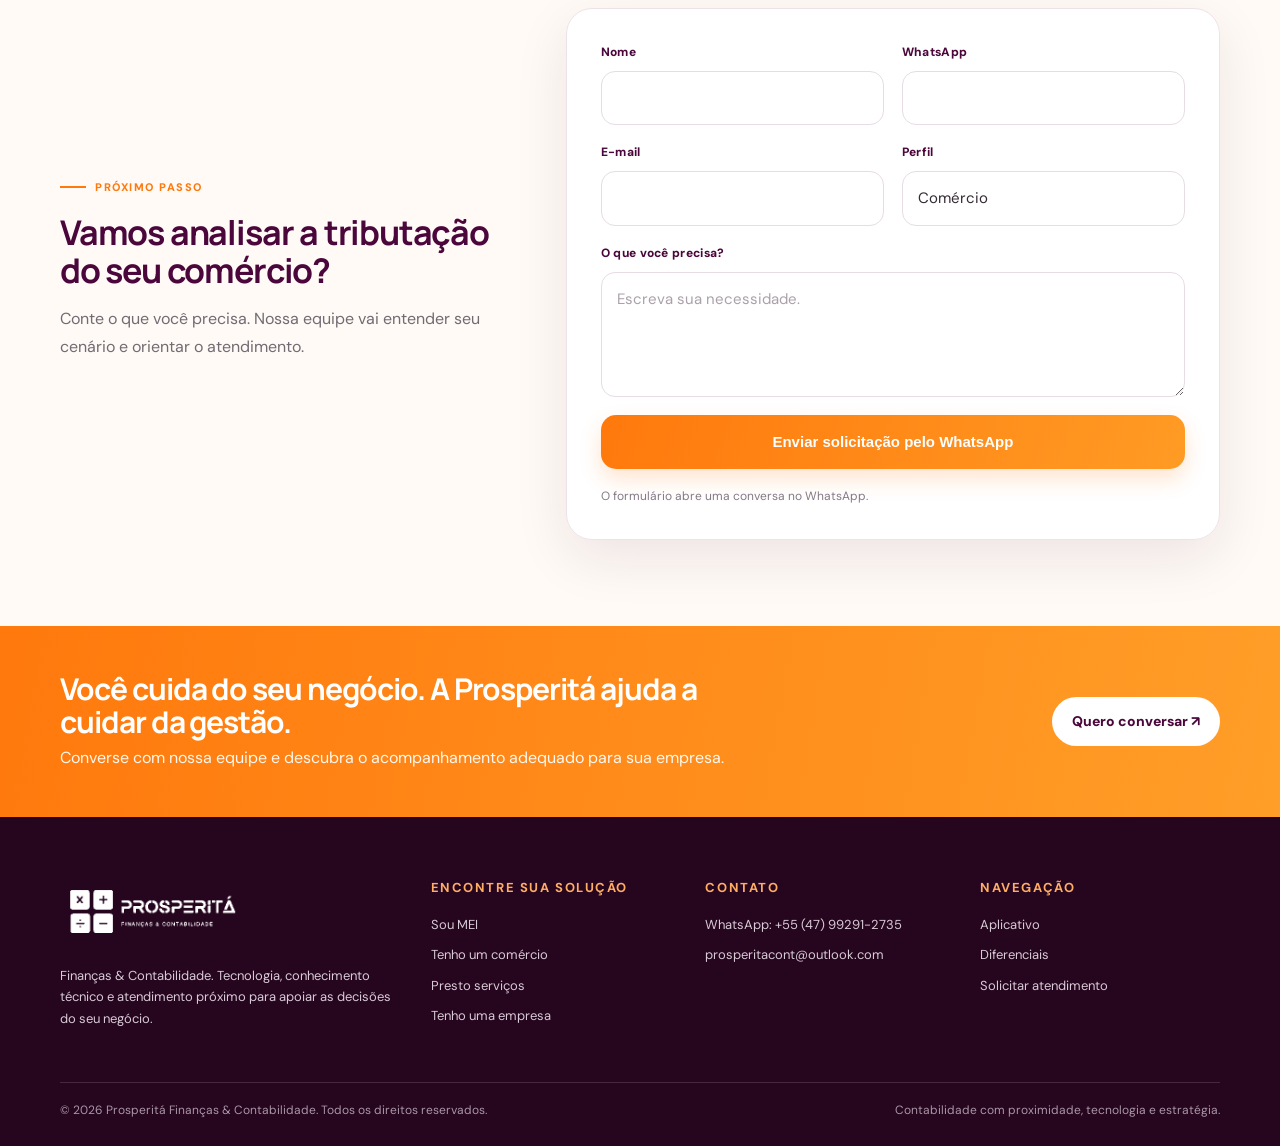
==== commit 50916fb6: "Add files via upload" ====
--- a/comercio.html
+++ b/comercio.html
@@ -3,4 +3,4 @@
 <section class="section section-soft"><div class="container"><div class="section-head"><div class="eyebrow">Tecnologia e análise técnica</div><h2>Não apenas calculamos impostos. Analisamos a legislação por trás de cada cálculo.</h2><p>Utilizamos ferramentas especializadas, como a INFOLEX, para apoiar a interpretação da legislação e a análise tributária das operações comerciais.</p></div><div class="content-grid"><article class="service-card"><h3>Classificação fiscal de produtos</h3><p>Análise de NCM e dos tratamentos fiscais relacionados às mercadorias.</p></article><article class="service-card"><h3>Conferência de códigos fiscais</h3><p>Conferência de CST, CSOSN e CFOP conforme as operações realizadas.</p></article><article class="service-card"><h3>Tratamentos tributários específicos</h3><p>Identificação de regras aplicáveis a produtos e operações comerciais.</p></article><article class="service-card"><h3>Benefícios e créditos fiscais</h3><p>Análise de benefícios, créditos e oportunidades previstas na legislação.</p></article><article class="service-card"><h3>Acompanhamento legislativo</h3><p>Acompanhamento de alterações que possam impactar a operação.</p></article><article class="service-card"><h3>Fundamentação das apurações</h3><p>Busca por maior precisão e segurança na interpretação e aplicação das regras fiscais.</p></article></div></div></section>
 <section class="section"><div class="container"><div class="section-head"><div class="eyebrow">Créditos e recuperação tributária</div><h2>Sua empresa pode ter direitos tributários que ainda não está utilizando.</h2><p>Realizamos análises para identificar oportunidades de economia e recuperação tributária, observando a legislação e o regime de cada empresa.</p></div><div class="content-grid"><article class="service-card"><h3>Tributos pagos indevidamente</h3><p>Identificação de possíveis recolhimentos indevidos e análise de alternativas legais.</p></article><article class="service-card"><h3>Créditos de ICMS, PIS e COFINS</h3><p>Análise de créditos quando aplicáveis à atividade, ao regime e às operações.</p></article><article class="service-card"><h3>Tributação monofásica</h3><p>Revisão da tributação monofásica nas operações em que houver pertinência.</p></article><article class="service-card"><h3>Substituição tributária</h3><p>Análise das operações sujeitas à substituição tributária.</p></article><article class="service-card"><h3>Restituição e compensação</h3><p>Avaliação das possibilidades legais de restituição e compensação.</p></article><article class="service-card"><h3>Revisão de apurações fiscais</h3><p>Revisão das informações fiscais para identificar inconsistências e oportunidades.</p></article></div><p class="disclaimer">A existência de créditos ou valores recuperáveis depende de análise documental, do regime tributário e da legislação aplicável a cada caso.</p></div></section>
 <section class="section section-soft"><div class="container"><div class="section-head"><div class="eyebrow">Reforma tributária</div><h2>O futuro da tributação mudou. Seu comércio está preparado?</h2><p>Com a implementação da Reforma Tributária, as empresas precisam reavaliar operações, custos e estratégias comerciais.</p></div><div class="feature-grid"><article class="feature"><div class="mini-icon">01</div><h3>IBS e CBS</h3><p>Análise dos impactos dos novos tributos sobre a operação.</p></article><article class="feature"><div class="mini-icon">02</div><h3>Regimes tributários</h3><p>Avaliação dos regimes e dos efeitos para o negócio.</p></article><article class="feature"><div class="mini-icon">03</div><h3>Preços e margens</h3><p>Revisão da formação de preços, margens e regras de crédito.</p></article></div></div></section>
-<section class="section"><div class="container"><div class="app-grid"><div><div class="eyebrow">Tecnologia e atendimento</div><h2 style="font-size:36px;color:var(--purple)">Sua contabilidade na palma da mão.</h2><p style="color:var(--muted)">Acesse documentos e guias pelo aplicativo exclusivo. Conte também com assessoria contábil e fiscal, consultoria e planejamento tributário, Departamento Pessoal e atendimento personalizado.</p><a class="btn btn-orange" href="#contato">Conhecer a Prosperitá ↗</a></div><div class="screens"><img src="assets/app-dashboard.jpg" alt="Painel inicial do aplicativo"><img src="assets/app-payments.jpg" alt="Tela de pagamentos do aplicativo"><img src="assets/app-documents.jpg" alt="Documentos recebidos no aplicativo"></div></div></div></section><section class="section section-soft" id="contato"><div class="container" style="display:grid;grid-template-columns:.8fr 1.2fr;gap:35px;align-items:center"><div><div class="eyebrow">Próximo passo</div><h2 style="font-size:34px;color:var(--purple);margin:0 0 12px">Vamos analisar a tributação do seu comércio?</h2><p style="color:var(--muted)">Conte o que você precisa. Nossa equipe vai entender seu cenário e orientar o atendimento.</p></div><form class="form-wrap" data-wa-form><div class="form-grid"><div class="field"><label>Nome</label><input name="nome" required></div><div class="field"><label>WhatsApp</label><input name="telefone" required></div><div class="field"><label>E-mail</label><input name="email" type="email"></div><div class="field"><label>Perfil</label><input name="perfil" value="Comércio" readonly></div><div class="field full"><label>O que você precisa?</label><textarea name="mensagem" placeholder="Escreva sua necessidade."></textarea></div><div class="field full"><button class="btn btn-orange" type="submit">Enviar solicitação pelo WhatsApp</button><span class="form-note">O formulário abre uma conversa no WhatsApp.</span></div></div></form></div></section></main><section class="quote-band"><div class="container"><div><h2>Você cuida do seu negócio. A Prosperitá ajuda a cuidar da gestão.</h2><p>Converse com nossa equipe e descubra o acompanhamento adequado para sua empresa.</p></div><a class="btn" href="index.html#contato">Quero conversar ↗</a></div></section><footer class="footer"><div class="container"><div class="footer-grid"><div><img class="footer-logo" src="assets/logo-prosperita.png" alt="Prosperitá"><p>Finanças & Contabilidade. Tecnologia, conhecimento técnico e atendimento próximo para apoiar as decisões do seu negócio.</p></div><div><h4>Encontre sua solução</h4><div class="footer-links"><a href="mei.html">Sou MEI</a><a href="comercio.html">Tenho um comércio</a><a href="servicos.html">Presto serviços</a><a href="empresas.html">Tenho uma empresa</a></div></div><div><h4>Contato</h4><div class="footer-links"><a href="https://wa.me/5547997559751" target="_blank" rel="noopener">WhatsApp: (47) 99755-9751</a><a href="mailto:prosperitacont@outlook.com">prosperitacont@outlook.com</a></div></div><div><h4>Navegação</h4><div class="footer-links"><a href="index.html#aplicativo">Aplicativo</a><a href="index.html#diferenciais">Diferenciais</a><a href="index.html#contato">Solicitar atendimento</a></div></div></div><div class="copyright"><span>© <span data-year></span> Prosperitá Finanças & Contabilidade. Todos os direitos reservados.</span><span>Contabilidade com proximidade, tecnologia e estratégia.</span></div></div></footer><a class="whatsapp-float" href="https://wa.me/5547997559751?text=Ol%C3%A1%2C%20gostaria%20de%20conhecer%20os%20servi%C3%A7os%20da%20Prosperit%C3%A1." target="_blank" rel="noopener"><span class="wa-float-icon" aria-hidden="true">↗</span><span class="wa-float-label">Converse com a gente</span></a><script src="assets/site.js"></script></body></html>+<section class="section"><div class="container"><div class="app-grid"><div><div class="eyebrow">Tecnologia e atendimento</div><h2 style="font-size:36px;color:var(--purple)">Sua contabilidade na palma da mão.</h2><p style="color:var(--muted)">Acesse documentos e guias pelo aplicativo exclusivo. Conte também com assessoria contábil e fiscal, consultoria e planejamento tributário, Departamento Pessoal e atendimento personalizado.</p><a class="btn btn-orange" href="#contato">Conhecer a Prosperitá ↗</a></div><div class="screens"><img src="assets/app-dashboard.jpg" alt="Painel inicial do aplicativo"><img src="assets/app-payments.jpg" alt="Tela de pagamentos do aplicativo"><img src="assets/app-documents.jpg" alt="Documentos recebidos no aplicativo"></div></div></div></section><section class="section section-soft" id="contato"><div class="container" style="display:grid;grid-template-columns:.8fr 1.2fr;gap:35px;align-items:center"><div><div class="eyebrow">Próximo passo</div><h2 style="font-size:34px;color:var(--purple);margin:0 0 12px">Vamos analisar a tributação do seu comércio?</h2><p style="color:var(--muted)">Conte o que você precisa. Nossa equipe vai entender seu cenário e orientar o atendimento.</p></div><form class="form-wrap" data-wa-form><div class="form-grid"><div class="field"><label>Nome</label><input name="nome" required></div><div class="field"><label>WhatsApp</label><input name="telefone" required></div><div class="field"><label>E-mail</label><input name="email" type="email"></div><div class="field"><label>Perfil</label><input name="perfil" value="Comércio" readonly></div><div class="field full"><label>O que você precisa?</label><textarea name="mensagem" placeholder="Escreva sua necessidade."></textarea></div><div class="field full"><button class="btn btn-orange" type="submit">Enviar solicitação pelo WhatsApp</button><span class="form-note">O formulário abre uma conversa no WhatsApp.</span></div></div></form></div></section></main><section class="quote-band"><div class="container"><div><h2>Você cuida do seu negócio. A Prosperitá ajuda a cuidar da gestão.</h2><p>Converse com nossa equipe e descubra o acompanhamento adequado para sua empresa.</p></div><a class="btn" href="index.html#contato">Quero conversar ↗</a></div></section><footer class="footer"><div class="container"><div class="footer-grid"><div><img class="footer-logo" src="assets/logo-prosperita.png" alt="Prosperitá"><p>Finanças & Contabilidade. Tecnologia, conhecimento técnico e atendimento próximo para apoiar as decisões do seu negócio.</p></div><div><h4>Encontre sua solução</h4><div class="footer-links"><a href="mei.html">Sou MEI</a><a href="comercio.html">Tenho um comércio</a><a href="servicos.html">Presto serviços</a><a href="empresas.html">Tenho uma empresa</a></div></div><div><h4>Contato</h4><div class="footer-links"><a href="https://wa.me/5547992912735?text=Ol%C3%A1%21%20Encontrei%20a%20Prosperit%C3%A1%20pelo%20site%20e%20gostaria%20de%20informa%C3%A7%C3%B5es%20sobre%20os%20servi%C3%A7os.%20Origem%3A%20Site%20Prosperit%C3%A1%20%7C%20P%C3%A1gina%3A%20Com%C3%A9rcio." target="_blank" rel="noopener">WhatsApp: +55 (47) 99291-2735</a><a href="mailto:prosperitacont@outlook.com">prosperitacont@outlook.com</a></div></div><div><h4>Navegação</h4><div class="footer-links"><a href="index.html#aplicativo">Aplicativo</a><a href="index.html#diferenciais">Diferenciais</a><a href="index.html#contato">Solicitar atendimento</a></div></div></div><div class="copyright"><span>© <span data-year></span> Prosperitá Finanças & Contabilidade. Todos os direitos reservados.</span><span>Contabilidade com proximidade, tecnologia e estratégia.</span></div></div></footer><a class="whatsapp-float" href="https://wa.me/5547992912735?text=Ol%C3%A1%21%20Encontrei%20a%20Prosperit%C3%A1%20pelo%20site%20e%20gostaria%20de%20informa%C3%A7%C3%B5es%20sobre%20os%20servi%C3%A7os.%20Origem%3A%20Site%20Prosperit%C3%A1%20%7C%20P%C3%A1gina%3A%20Com%C3%A9rcio." target="_blank" rel="noopener"><span class="wa-float-icon" aria-hidden="true">↗</span><span class="wa-float-label">Converse com a gente</span></a><script src="assets/site.js"></script></body></html>
--- a/assets/style.css
+++ b/assets/style.css
@@ -0,0 +1,155 @@
+@import url('https://fonts.googleapis.com/css2?family=DM+Sans:wght@400;500;600;700;800&family=Manrope:wght@400;500;600;700;800&display=swap');
+:root{--purple:#4b073b;--purple2:#68134e;--orange:#ff790d;--orange2:#ff9b24;--ink:#241c25;--muted:#716b73;--paper:#fffaf6;--line:#eee5e9;--white:#fff;--shadow:0 18px 50px rgba(56,14,44,.10);--radius:22px}*{box-sizing:border-box}html{scroll-behavior:smooth}body{margin:0;font-family:'DM Sans',sans-serif;color:var(--ink);background:#fff;line-height:1.65}a{color:inherit;text-decoration:none}img{max-width:100%;display:block}.container{width:min(1160px,calc(100% - 44px));margin:auto}.topbar{background:var(--purple);color:#fff;font-size:12px;padding:8px 0}.topbar .container{display:flex;justify-content:space-between;gap:18px}.site-header{position:sticky;top:0;z-index:30;background:rgba(255,255,255,.94);backdrop-filter:blur(16px);border-bottom:1px solid rgba(75,7,59,.08)}.nav{height:82px;display:flex;align-items:center;justify-content:space-between;gap:25px}.brand img{width:190px;height:auto}.nav-links{display:flex;align-items:center;gap:24px;font-size:14px;font-weight:700}.nav-links a{color:#514751}.nav-links a:hover,.nav-links a.active{color:var(--orange)}.nav-cta,.btn{display:inline-flex;align-items:center;justify-content:center;gap:9px;padding:13px 20px;border-radius:999px;font-weight:800;font-size:14px;transition:.2s;border:0;cursor:pointer}.nav-cta,.btn-orange{background:linear-gradient(110deg,var(--orange),var(--orange2));color:#fff;box-shadow:0 9px 22px rgba(255,121,13,.2)}.btn-purple{background:var(--purple);color:#fff}.btn-outline{border:1px solid rgba(75,7,59,.2);color:var(--purple);background:#fff}.btn:hover,.nav-cta:hover{transform:translateY(-2px);filter:brightness(1.03)}.menu-toggle{display:none;border:0;background:none;font-size:26px;color:var(--purple)}.hero{position:relative;overflow:hidden;background:radial-gradient(circle at 88% 18%,rgba(255,155,36,.22),transparent 28%),linear-gradient(125deg,#fffaf6 0%,#fff 55%,#f8eef4 100%);padding:86px 0 80px}.hero:after{content:'';position:absolute;width:440px;height:440px;border:1px solid rgba(255,121,13,.16);border-radius:50%;right:-170px;bottom:-240px}.hero-grid{display:grid;grid-template-columns:1.05fr .95fr;gap:60px;align-items:center;position:relative;z-index:1}.eyebrow{display:inline-flex;align-items:center;gap:9px;text-transform:uppercase;letter-spacing:.14em;font-size:11px;font-weight:800;color:var(--orange);margin-bottom:17px}.eyebrow:before{content:'';width:26px;height:2px;background:var(--orange)}h1,h2,h3{font-family:Manrope,sans-serif;line-height:1.12;letter-spacing:-.035em}h1{font-size:clamp(38px,5vw,62px);margin:0 0 22px;color:var(--purple)}h1 em{font-style:normal;color:var(--orange)}.hero p{font-size:18px;color:#645b64;max-width:600px;margin:0 0 28px}.hero-actions{display:flex;gap:12px;flex-wrap:wrap}.hero-note{font-size:12px;color:#817982;margin-top:18px}.hero-art{position:relative;min-height:420px;display:flex;align-items:center;justify-content:center}.hero-art .portrait{width:82%;height:420px;object-fit:cover;object-position:center 28%;border-radius:34px;box-shadow:var(--shadow)}.float-card{position:absolute;background:#fff;border:1px solid #f2e8ed;border-radius:18px;padding:16px 18px;box-shadow:var(--shadow);max-width:210px}.float-card strong{display:block;color:var(--purple);font-size:15px}.float-card span{font-size:12px;color:var(--muted)}.float-card.one{left:-12px;bottom:28px}.float-card.two{right:0;top:auto;bottom:-18px}.float-icon{width:34px;height:34px;border-radius:11px;background:#fff0e4;color:var(--orange);display:grid;place-items:center;font-size:18px;margin-bottom:8px}.section{padding:86px 0}.section-soft{background:var(--paper)}.section-purple{background:var(--purple);color:#fff}.section-head{max-width:740px;margin:0 auto 42px;text-align:center}.section-head h2{font-size:clamp(30px,4vw,44px);color:var(--purple);margin:0 0 15px}.section-purple .section-head h2{color:#fff}.section-head p{color:var(--muted);font-size:16px;margin:0}.section-purple .section-head p{color:#e8dce5}.audience-grid{display:grid;grid-template-columns:repeat(4,1fr);gap:16px}.audience-card{background:#fff;border:1px solid var(--line);border-radius:var(--radius);padding:25px;box-shadow:0 8px 25px rgba(56,14,44,.04);display:flex;flex-direction:column;min-height:260px;transition:.25s}.audience-card:hover{transform:translateY(-6px);box-shadow:var(--shadow);border-color:#f6c59d}.audience-icon{width:48px;height:48px;border-radius:15px;background:#fff0e4;color:var(--orange);display:grid;place-items:center;font-size:23px;margin-bottom:20px}.audience-card h3{font-size:21px;color:var(--purple);margin:0 0 10px}.audience-card p{font-size:14px;color:var(--muted);margin:0 0 22px}.arrow-link{margin-top:auto;color:var(--orange);font-size:13px;font-weight:800}.feature-grid{display:grid;grid-template-columns:repeat(3,1fr);gap:18px}.feature{padding:25px;border-radius:18px;background:#fff;border:1px solid var(--line)}.feature h3{font-size:18px;color:var(--purple);margin:13px 0 8px}.feature p{font-size:14px;color:var(--muted);margin:0}.feature .mini-icon{font-size:23px;color:var(--orange)}.app-section{background:linear-gradient(120deg,#4b073b,#68134e);color:#fff;overflow:hidden}.app-grid{display:grid;grid-template-columns:.9fr 1.1fr;gap:55px;align-items:center}.app-copy h2{font-size:clamp(30px,4vw,44px);margin:0 0 18px}.app-copy p{color:#e8dce5}.app-list{display:grid;grid-template-columns:1fr 1fr;gap:12px;margin:26px 0}.app-list span{font-size:14px;color:#fff}.app-list span:before{content:'✓';color:#ffb45f;font-weight:900;margin-right:9px}.screens{display:grid;grid-template-columns:repeat(3,1fr);gap:12px;align-items:center}.screens img{width:100%;height:330px;object-fit:cover;object-position:top;border-radius:18px;border:5px solid rgba(255,255,255,.16);box-shadow:0 18px 45px rgba(0,0,0,.22)}.screens img:nth-child(2){height:390px}.quote-band{background:linear-gradient(100deg,var(--orange),#ff9e28);padding:46px 0;color:#fff}.quote-band .container{display:flex;align-items:center;justify-content:space-between;gap:30px}.quote-band h2{font-size:30px;margin:0;max-width:700px}.quote-band p{margin:6px 0 0;color:#fff8ef}.quote-band .btn{background:#fff;color:var(--purple);white-space:nowrap}.footer{background:#26051f;color:#fff;padding:60px 0 25px}.footer-grid{display:grid;grid-template-columns:1.4fr 1fr 1fr 1fr;gap:35px}.footer-logo{width:190px;filter:brightness(0) invert(1);margin-bottom:18px}.footer p,.footer a{font-size:13px;color:#d8cbd5}.footer h4{font-size:13px;text-transform:uppercase;letter-spacing:.12em;color:#ffad63;margin:0 0 15px}.footer-links{display:grid;gap:9px}.copyright{border-top:1px solid rgba(255,255,255,.14);margin-top:40px;padding-top:18px;color:#a996a5;font-size:12px;display:flex;justify-content:space-between;gap:20px}.page-hero{background:linear-gradient(120deg,#fff8f1,#fff 55%,#f7edf4);padding:72px 0 58px}.page-hero-grid{display:grid;grid-template-columns:1fr .65fr;gap:55px;align-items:center}.page-hero h1{font-size:clamp(36px,4.5vw,55px)}.page-hero p{font-size:17px;color:var(--muted);max-width:700px}.page-hero .tagline{color:var(--purple);font-weight:800;font-size:18px}.page-hero .visual{background:#fff;border:1px solid var(--line);border-radius:26px;padding:28px;box-shadow:var(--shadow)}.visual .visual-label{font-size:11px;letter-spacing:.12em;text-transform:uppercase;color:var(--orange);font-weight:800}.visual h3{font-size:24px;color:var(--purple);margin:12px 0}.visual p{font-size:14px;margin:0}.breadcrumbs{font-size:12px;color:#887d86;margin-bottom:20px}.content-grid{display:grid;grid-template-columns:repeat(2,1fr);gap:18px}.service-card{border:1px solid var(--line);border-radius:18px;padding:24px;background:#fff}.service-card h3{color:var(--purple);font-size:19px;margin:0 0 9px}.service-card p{font-size:14px;color:var(--muted);margin:0 0 12px}.service-card ul{padding-left:18px;margin:10px 0 0;color:#625a62;font-size:14px}.service-card li{margin:5px 0}.callout{padding:34px;border-radius:24px;background:#fff4e9;border:1px solid #ffe0c5;display:grid;grid-template-columns:1fr auto;gap:25px;align-items:center}.callout h2{font-size:27px;color:var(--purple);margin:0 0 10px}.callout p{margin:0;color:#675d66}.steps{display:grid;grid-template-columns:repeat(3,1fr);gap:15px;counter-reset:step}.step{border:1px solid var(--line);border-radius:18px;padding:22px}.step:before{counter-increment:step;content:'0' counter(step);display:block;color:var(--orange);font-weight:900;font-size:13px;margin-bottom:14px}.step h3{color:var(--purple);font-size:18px;margin:0 0 7px}.step p{font-size:13px;color:var(--muted);margin:0}.person-grid{display:grid;grid-template-columns:.7fr 1.3fr;gap:40px;align-items:center}.person-grid img{width:100%;max-height:450px;object-fit:cover;object-position:center 20%;border-radius:24px;box-shadow:var(--shadow)}.person-grid h2{font-size:34px;color:var(--purple);margin:0 0 15px}.person-grid p{color:var(--muted)}.form-wrap{background:#fff;border:1px solid var(--line);border-radius:24px;padding:30px;box-shadow:var(--shadow)}.form-grid{display:grid;grid-template-columns:1fr 1fr;gap:14px}.field{display:grid;gap:6px}.field.full{grid-column:1/-1}.field label{font-size:12px;font-weight:800;color:var(--purple)}.field input,.field select,.field textarea{width:100%;padding:13px 14px;border:1px solid #e6dce3;border-radius:12px;font:inherit;background:#fff}.field textarea{min-height:110px;resize:vertical}.form-note{font-size:12px;color:var(--muted)}.whatsapp-float{position:fixed;right:22px;bottom:22px;z-index:25;background:#1dbb67;color:#fff;border-radius:50px;padding:14px 19px;font-size:13px;font-weight:900;box-shadow:0 12px 30px rgba(29,187,103,.28)}.faq{max-width:850px;margin:auto}.faq details{border-bottom:1px solid var(--line);padding:18px 0}.faq summary{cursor:pointer;font-weight:800;color:var(--purple)}.faq p{color:var(--muted);font-size:14px}.disclaimer{font-size:12px;color:#877d85;margin-top:20px}.mobile-cta{display:none}
+@media(max-width:900px){.nav-links{gap:12px;font-size:12px}.nav-cta{padding:11px 14px}.hero-grid,.app-grid,.page-hero-grid{grid-template-columns:1fr 1fr;gap:28px}.audience-grid{grid-template-columns:repeat(2,1fr)}.footer-grid{grid-template-columns:1fr 1fr}.hero-art{min-height:350px}.hero-art .portrait{height:350px}.screens img{height:260px}.screens img:nth-child(2){height:310px}}
+@media(max-width:680px){.container{width:min(100% - 32px,540px)}.topbar{display:none}.nav{height:70px}.brand img{width:165px}.menu-toggle{display:block}.nav-links{display:none;position:absolute;top:70px;left:0;right:0;background:#fff;padding:20px 24px 25px;box-shadow:0 15px 25px rgba(0,0,0,.08);flex-direction:column;align-items:flex-start}.nav-links.open{display:flex}.nav-links a{font-size:15px}.nav-cta{display:none}.hero{padding:55px 0 58px}.hero-grid,.page-hero-grid,.app-grid,.person-grid{grid-template-columns:1fr}.hero h1{font-size:40px}.hero p{font-size:16px}.hero-art{min-height:310px;margin-top:5px}.hero-art .portrait{width:83%;height:310px}.float-card{padding:12px;max-width:170px}.float-card.one{left:0;bottom:8px}.float-card.two{right:0;top:auto;bottom:-8px}.section{padding:62px 0}.section-head{margin-bottom:30px}.section-head h2{font-size:32px}.audience-grid,.feature-grid,.content-grid,.steps{grid-template-columns:1fr}.audience-card{min-height:unset}.screens{gap:7px}.screens img{height:220px;border-width:3px;border-radius:12px}.screens img:nth-child(2){height:260px}.app-list{grid-template-columns:1fr}.quote-band .container{display:block}.quote-band h2{font-size:25px;margin-bottom:18px}.footer-grid{grid-template-columns:1fr 1fr;gap:26px}.copyright{display:block}.page-hero{padding:48px 0 40px}.page-hero h1{font-size:37px}.page-hero-grid{gap:22px}.callout{grid-template-columns:1fr;padding:25px}.callout h2{font-size:24px}.person-grid img{max-height:360px}.form-grid{grid-template-columns:1fr}.field.full{grid-column:auto}.whatsapp-float{right:12px;bottom:12px;padding:12px 15px}.mobile-cta{display:block}}
+
+/* Seção adicional: sistemas utilizados pela Prosperitá */
+.systems-section{background:#fff}
+.systems-grid{display:grid;grid-template-columns:repeat(3,minmax(0,1fr));gap:18px;align-items:stretch}
+.system-logo{min-height:150px;padding:22px 26px;border:1px solid var(--line);border-radius:18px;background:#fff;display:flex;align-items:center;justify-content:center;box-shadow:0 8px 25px rgba(56,14,44,.035)}
+.system-logo img{width:100%;height:105px;object-fit:contain}
+@media(max-width:680px){.systems-grid{grid-template-columns:repeat(2,minmax(0,1fr));gap:12px}.system-logo{min-height:120px;padding:15px}.system-logo img{height:82px}}
+
+
+/* Seção Sobre nós */
+.about-section{background:linear-gradient(115deg,#fffaf6 0%,#fff 52%,#f8eff5 100%)}
+.about-grid{display:grid;grid-template-columns:.82fr 1.18fr;gap:58px;align-items:start}
+.about-photo-wrap{position:sticky;top:28px}
+.about-photo-wrap>img{display:block;width:100%;aspect-ratio:4/5;object-fit:cover;object-position:center 24%;border-radius:28px;box-shadow:var(--shadow)}
+.about-photo-caption{margin:-34px 18px 0;position:relative;background:#fff;border:1px solid var(--line);border-radius:16px;padding:17px 20px;box-shadow:var(--shadow)}
+.about-photo-caption strong,.about-photo-caption span{display:block}
+.about-photo-caption strong{color:var(--purple);font-size:18px}
+.about-photo-caption span{font-size:13px;color:var(--muted);margin-top:3px}
+.about-copy .eyebrow{margin-bottom:13px}
+.about-copy h2{font-size:clamp(30px,3.4vw,42px);line-height:1.12;color:var(--purple);margin:0 0 12px}
+.about-copy p{font-size:15px;line-height:1.8;color:#625a62;margin:0 0 15px}
+.about-copy .about-intro{font-size:18px;color:var(--orange);font-weight:700;margin-bottom:22px}
+.about-copy p strong{color:var(--purple)}
+.about-signoff{display:grid;gap:7px;border-left:4px solid var(--orange);padding:4px 0 4px 18px;margin-top:24px;color:var(--purple);font-size:16px}
+.about-brand{font-size:12px;letter-spacing:.12em;font-weight:900;color:var(--orange);margin-top:24px}
+@media(max-width:900px){.about-grid{grid-template-columns:.8fr 1.2fr;gap:30px}}
+@media(max-width:680px){.about-grid{grid-template-columns:1fr;gap:28px}.about-photo-wrap{position:relative;top:auto;max-width:430px;margin:auto}.about-photo-wrap>img{aspect-ratio:1/1;object-position:center 20%}.about-copy h2{font-size:32px}.about-copy p{font-size:14px;line-height:1.75}}
+
+
+/* Formulários e contato: acabamento moderno e responsivo */
+#contato .container{grid-template-columns:minmax(0,.82fr) minmax(0,1.18fr)!important;gap:clamp(24px,4vw,52px)!important}
+#contato .container>div:first-child{max-width:470px}
+#contato .container>div:first-child>p:first-of-type{font-size:16px;line-height:1.75}
+#contato .container>div:first-child>p:has(a){display:inline-flex;flex-direction:column;gap:5px;margin-top:14px;padding:15px 19px;background:#fff;border:1px solid var(--line);border-radius:16px;box-shadow:0 8px 25px rgba(56,14,44,.05)}
+#contato .container>div:first-child>p:has(a) a{color:var(--purple);font-weight:800;text-decoration:none}
+.form-wrap{width:100%;min-width:0;background:rgba(255,255,255,.96);border:1px solid #eee2e9;border-radius:26px;padding:clamp(22px,3vw,34px);box-shadow:0 18px 55px rgba(56,14,44,.09)}
+.form-grid{gap:18px}
+.field{gap:8px;min-width:0}
+.field label{font-size:12px;letter-spacing:.025em;color:#4b073b}
+.field input,.field select,.field textarea{box-sizing:border-box;min-width:0;padding:14px 15px;border:1px solid #e7dce4;border-radius:14px;background:#fff;color:#342b34;font-size:15px;transition:border-color .2s,box-shadow .2s,background .2s}
+.field input::placeholder,.field textarea::placeholder{color:#aaa1a9}
+.field input:focus,.field select:focus,.field textarea:focus{outline:none;border-color:#ff8a1b;box-shadow:0 0 0 4px rgba(255,121,13,.12);background:#fff}
+.field textarea{min-height:125px;resize:vertical}
+.field select{appearance:none;background-image:url("data:image/svg+xml,%3Csvg xmlns='http://www.w3.org/2000/svg' width='16' height='16' viewBox='0 0 24 24' fill='none' stroke='%23786d77' stroke-width='2' stroke-linecap='round' stroke-linejoin='round'%3E%3Cpath d='m6 9 6 6 6-6'/%3E%3C/svg%3E");background-repeat:no-repeat;background-position:right 15px center;padding-right:42px}
+.form-wrap .btn{width:100%;min-height:54px;border:0;border-radius:15px;font-size:15px;font-weight:800;box-shadow:0 10px 22px rgba(255,121,13,.2);cursor:pointer}
+.form-wrap .btn:hover{transform:translateY(-1px);box-shadow:0 14px 28px rgba(255,121,13,.26)}
+.form-note{display:block;margin-top:10px;font-size:12px;line-height:1.5;color:#837985}
+.whatsapp-float{display:flex;align-items:center;gap:10px;right:24px;bottom:24px;padding:13px 19px 13px 14px;border:1px solid rgba(255,255,255,.45);border-radius:999px;background:linear-gradient(135deg,#20c878,#0da85a);color:#fff;box-shadow:0 12px 32px rgba(12,151,81,.28);font-size:13px;font-weight:800;text-decoration:none;transition:transform .2s,box-shadow .2s}
+.whatsapp-float:hover{transform:translateY(-3px);box-shadow:0 16px 36px rgba(12,151,81,.34)}
+.wa-float-icon{display:grid;place-items:center;width:30px;height:30px;border-radius:50%;background:rgba(255,255,255,.2);font-size:18px;line-height:1}
+.wa-float-label{white-space:nowrap}
+@media(max-width:680px){
+  #contato .container{grid-template-columns:minmax(0,1fr)!important;gap:24px!important}
+  #contato .container>div:first-child{max-width:none}
+  #contato .container>div:first-child h2{font-size:clamp(29px,8vw,36px)!important;line-height:1.12}
+  #contato .container>div:first-child>p:has(a){width:100%;box-sizing:border-box}
+  .form-wrap{padding:21px 17px;border-radius:22px;box-shadow:0 12px 34px rgba(56,14,44,.08)}
+  .form-grid{grid-template-columns:minmax(0,1fr);gap:15px}
+  .field.full{grid-column:1}
+  .field input,.field select,.field textarea{font-size:16px;padding:14px;border-radius:13px}
+  .field textarea{min-height:112px}
+  .form-wrap .btn{min-height:56px;font-size:14px}
+  .whatsapp-float{right:14px;bottom:14px;left:14px;justify-content:center;padding:10px 16px;min-height:50px;box-sizing:border-box}
+  .wa-float-icon{width:28px;height:28px}
+}
+
+
+/* CTA direto para WhatsApp na seção de contato da página inicial */
+#contato .contact-whatsapp-cta{
+  display:flex;
+  align-items:center;
+  gap:13px;
+  width:min(100%, 360px);
+  box-sizing:border-box;
+  margin:22px 0 8px;
+  padding:15px 17px;
+  border:1px solid #1fbd65;
+  border-radius:16px;
+  background:linear-gradient(135deg,#25d366 0%,#17b85a 100%);
+  color:#fff!important;
+  text-decoration:none!important;
+  box-shadow:0 10px 24px rgba(37,211,102,.22);
+  transition:transform .2s ease,box-shadow .2s ease,filter .2s ease;
+}
+#contato .contact-whatsapp-cta:hover{
+  transform:translateY(-2px);
+  filter:saturate(1.06);
+  box-shadow:0 14px 30px rgba(37,211,102,.3);
+}
+#contato .contact-whatsapp-cta svg{
+  display:block;
+  flex:0 0 34px;
+  width:34px;
+  height:34px;
+  fill:#fff;
+}
+#contato .contact-whatsapp-copy{
+  display:flex;
+  flex:1;
+  min-width:0;
+  flex-direction:column;
+  gap:3px;
+}
+#contato .contact-whatsapp-copy strong{
+  color:#fff;
+  font-size:15px;
+  line-height:1.25;
+  font-weight:800;
+}
+#contato .contact-whatsapp-copy small{
+  color:rgba(255,255,255,.94);
+  font-size:11px;
+  line-height:1.35;
+}
+#contato .contact-whatsapp-arrow{
+  flex:0 0 auto;
+  display:grid;
+  place-items:center;
+  width:28px;
+  height:28px;
+  border-radius:50%;
+  background:rgba(255,255,255,.18);
+  color:#fff;
+  font-size:17px;
+}
+#contato .contact-whatsapp-number{
+  display:block;
+  color:var(--muted);
+  font-size:13px;
+  margin:0 0 0 3px;
+}
+#contato .container>div:first-child>p:has(a){
+  display:block;
+  padding:0;
+  margin:0;
+  background:transparent;
+  border:0;
+  border-radius:0;
+  box-shadow:none;
+}
+@media(max-width:680px){
+  #contato .contact-whatsapp-cta{
+    width:100%;
+    max-width:100%;
+    min-height:66px;
+    padding:15px 16px;
+    border-radius:16px;
+  }
+  #contato .contact-whatsapp-copy strong{font-size:15px}
+  #contato .contact-whatsapp-copy small{font-size:11px}
+}
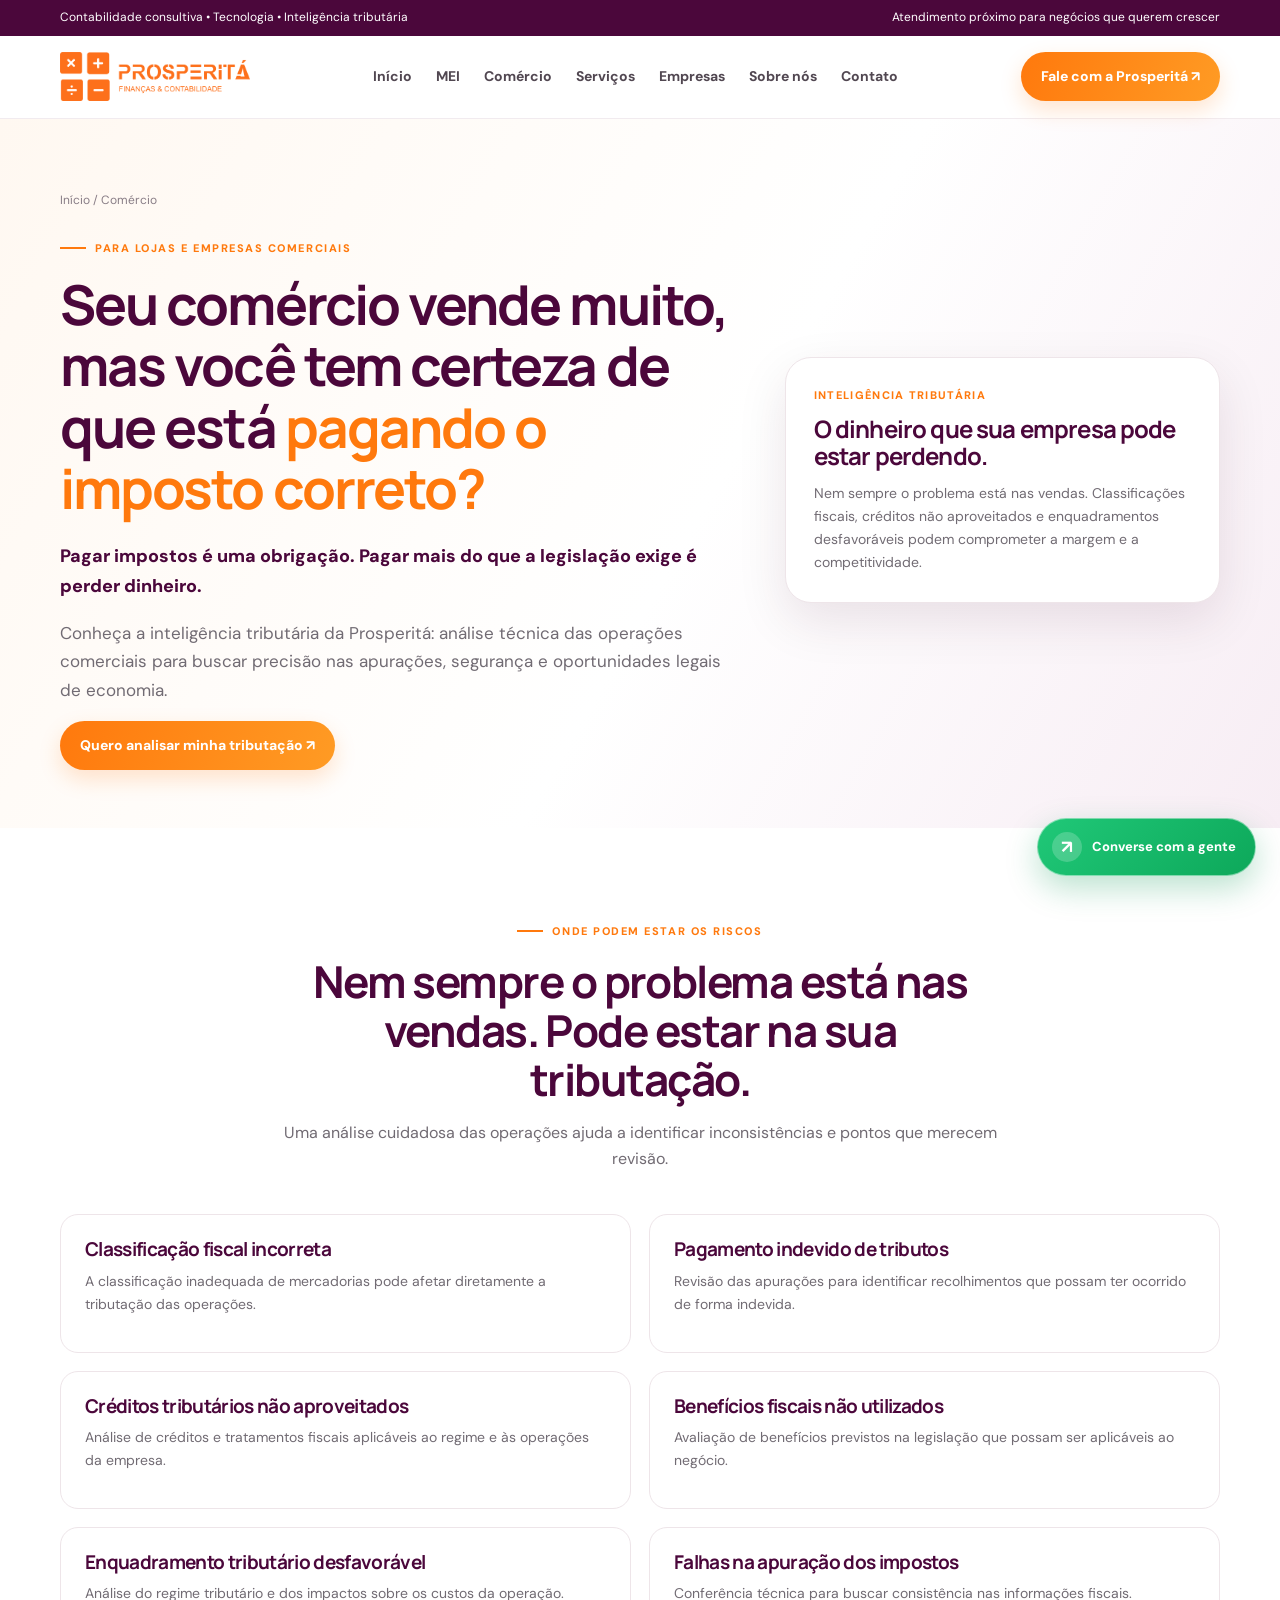
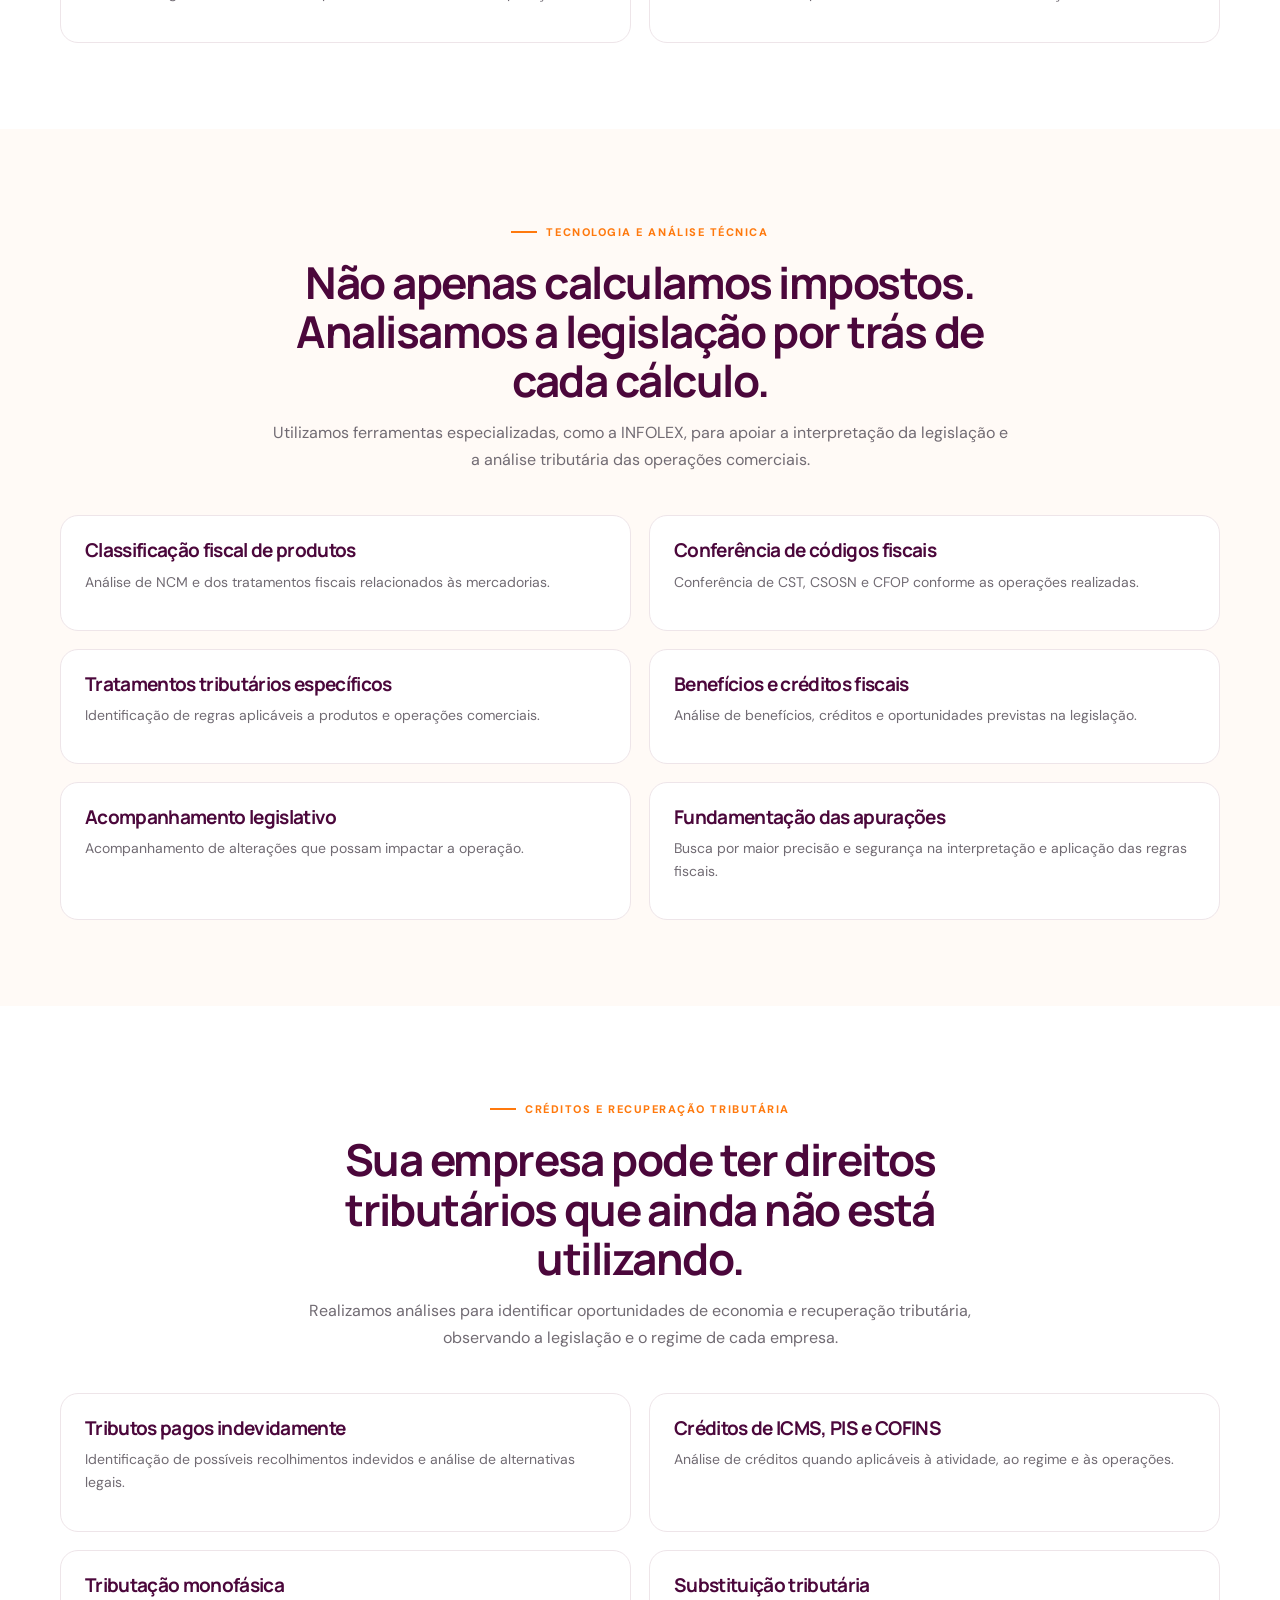
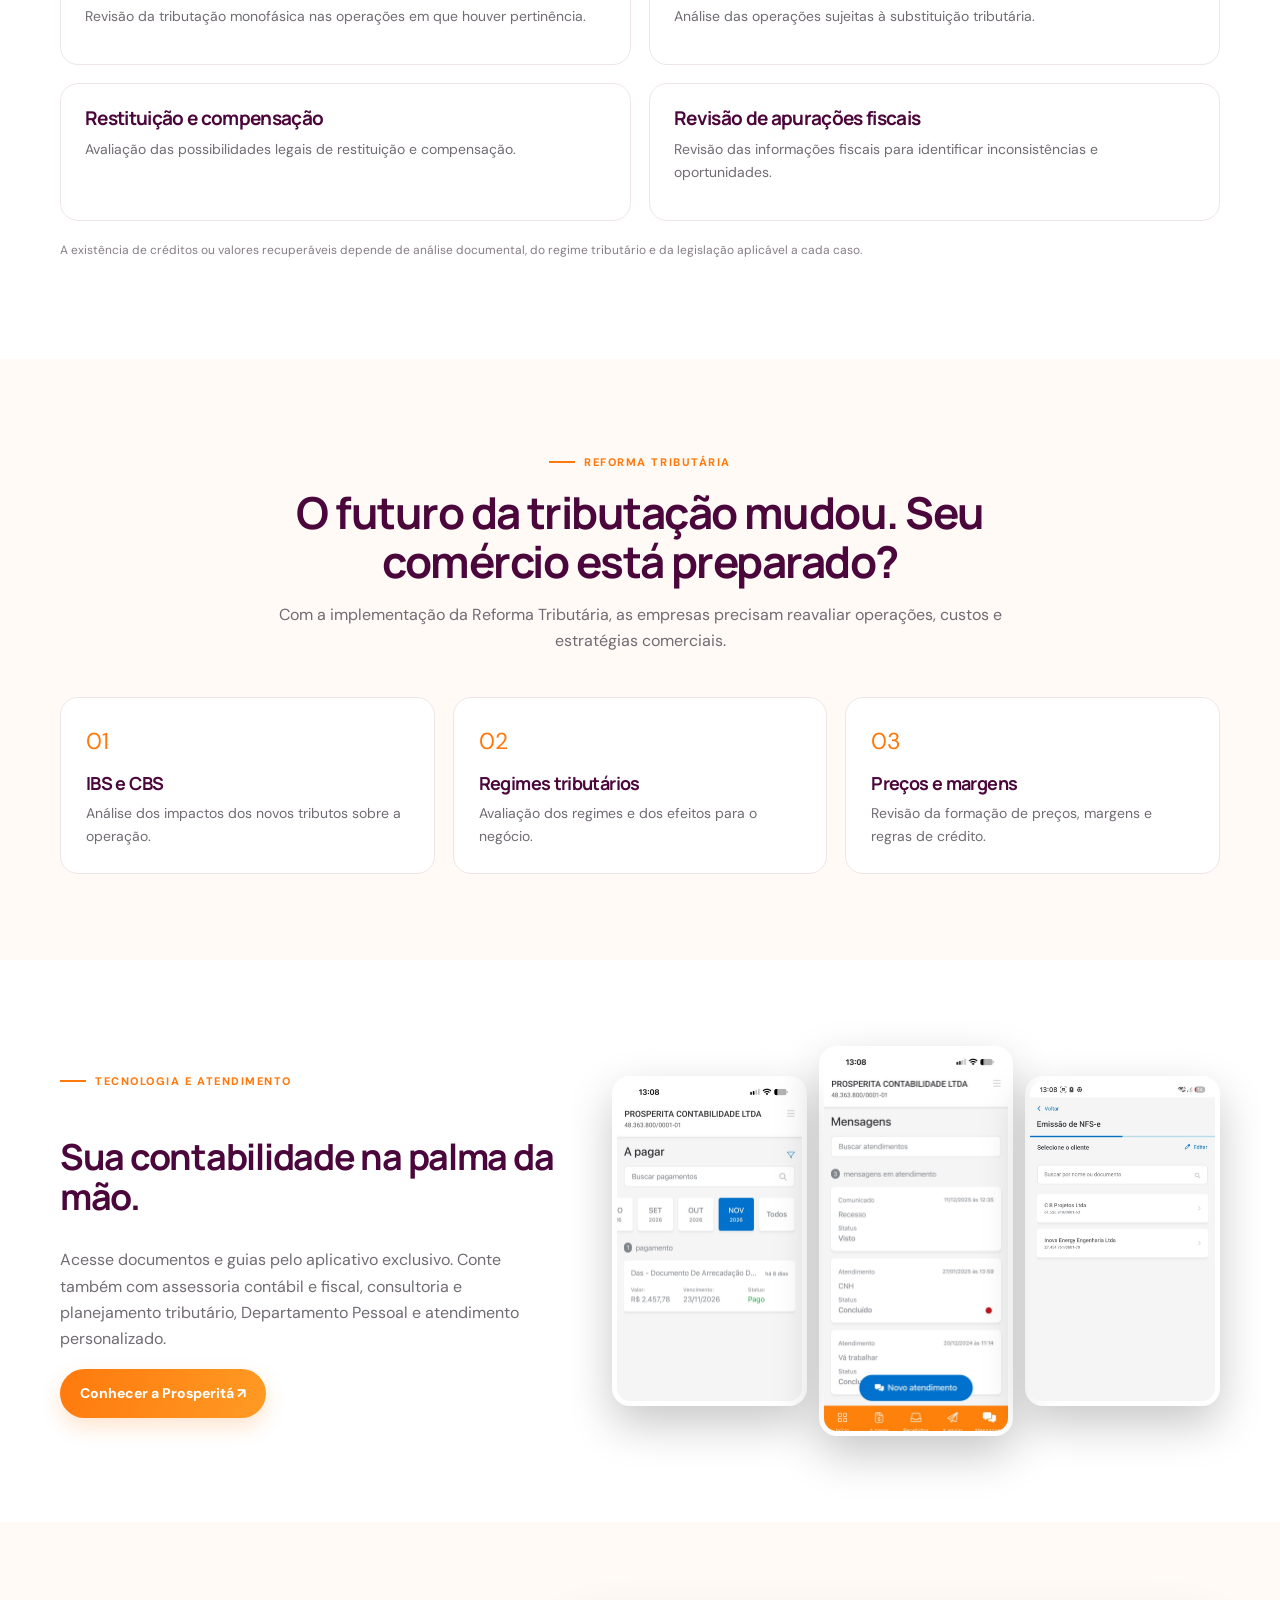
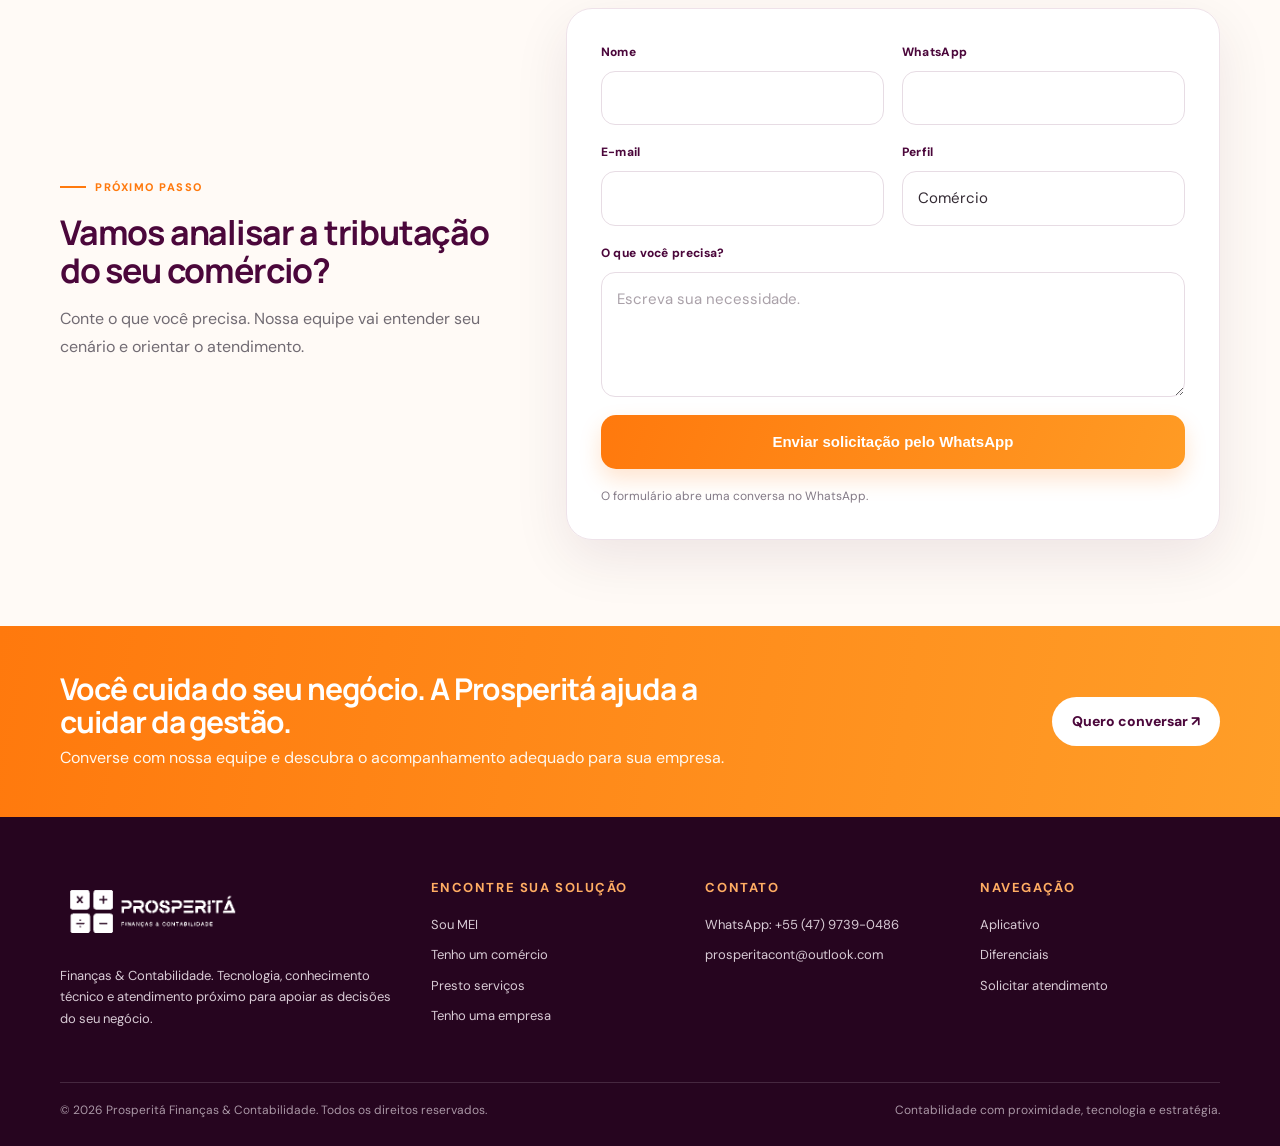
==== commit b8d23537: "Add files via upload" ====
--- a/comercio.html
+++ b/comercio.html
@@ -1,6 +1,26 @@
-<!doctype html><html lang="pt-BR"><head><meta charset="utf-8"><meta name="viewport" content="width=device-width,initial-scale=1"><meta name="description" content="Inteligência tributária para comércio, análise de NCM, CST, CSOSN, CFOP, créditos fiscais, recuperação tributária e reforma tributária."><title>Contabilidade e inteligência tributária para comércio | Prosperitá</title><link rel="stylesheet" href="assets/style.css"></head><body><div class="topbar"><div class="container"><span>Contabilidade consultiva • Tecnologia • Inteligência tributária</span><span>Atendimento próximo para negócios que querem crescer</span></div></div><header class="site-header"><div class="container nav"><a class="brand" href="index.html"><img src="assets/logo-prosperita-header.png" alt="Prosperitá Finanças & Contabilidade"></a><button class="menu-toggle" aria-label="Abrir menu" aria-expanded="false">☰</button><nav class="nav-links"><a href="index.html">Início</a><a href="mei.html">MEI</a><a href="comercio.html">Comércio</a><a href="servicos.html">Serviços</a><a href="empresas.html">Empresas</a><a href="index.html#sobre">Sobre nós</a><a href="index.html#contato">Contato</a></nav><a class="nav-cta" href="index.html#contato">Fale com a Prosperitá ↗</a></div></header><main><section class="page-hero"><div class="container page-hero-grid"><div><div class="breadcrumbs"><a href="index.html">Início</a> / Comércio</div><div class="eyebrow">Para lojas e empresas comerciais</div><h1>Seu comércio vende muito, mas você tem certeza de que está <em>pagando o imposto correto?</em></h1><p class="tagline">Pagar impostos é uma obrigação. Pagar mais do que a legislação exige é perder dinheiro.</p><p>Conheça a inteligência tributária da Prosperitá: análise técnica das operações comerciais para buscar precisão nas apurações, segurança e oportunidades legais de economia.</p><a class="btn btn-orange" href="#contato">Quero analisar minha tributação ↗</a></div><div class="visual"><div class="visual-label">Inteligência tributária</div><h3>O dinheiro que sua empresa pode estar perdendo.</h3><p>Nem sempre o problema está nas vendas. Classificações fiscais, créditos não aproveitados e enquadramentos desfavoráveis podem comprometer a margem e a competitividade.</p></div></div></section>
+<!doctype html><html lang="pt-BR"><head><meta charset="utf-8"><meta name="viewport" content="width=device-width,initial-scale=1"><meta name="description" content="Inteligência tributária para comércio, análise de NCM, CST, CSOSN, CFOP, créditos fiscais, recuperação tributária e reforma tributária."><title>Contabilidade e inteligência tributária para comércio | Prosperitá</title><link rel="stylesheet" href="assets/style.css"><!-- Meta Pixel Code -->
+<script>
+!function(f,b,e,v,n,t,s)
+{if(f.fbq)return;n=f.fbq=function(){n.callMethod?
+n.callMethod.apply(n,arguments):n.queue.push(arguments)};
+if(!f._fbq)f._fbq=n;n.push=n;n.loaded=!0;n.version='2.0';
+n.queue=[];t=b.createElement(e);t.async=!0;
+t.src=v;s=b.getElementsByTagName(e)[0];
+s.parentNode.insertBefore(t,s)}(window, document,'script',
+'https://connect.facebook.net/en_US/fbevents.js');
+fbq('init', '1050565238065808');
+fbq('track', 'PageView');
+</script>
+<!-- End Meta Pixel Code -->
+</head><body>
+<!-- Meta Pixel Code (noscript) -->
+<noscript><img height="1" width="1" style="display:none"
+src="https://www.facebook.com/tr?id=1050565238065808&ev=PageView&noscript=1"
+/></noscript>
+<!-- End Meta Pixel Code (noscript) -->
+<div class="topbar"><div class="container"><span>Contabilidade consultiva • Tecnologia • Inteligência tributária</span><span>Atendimento próximo para negócios que querem crescer</span></div></div><header class="site-header"><div class="container nav"><a class="brand" href="index.html"><img src="assets/logo-prosperita-header.png" alt="Prosperitá Finanças & Contabilidade"></a><button class="menu-toggle" aria-label="Abrir menu" aria-expanded="false">☰</button><nav class="nav-links"><a href="index.html">Início</a><a href="mei.html">MEI</a><a href="comercio.html">Comércio</a><a href="servicos.html">Serviços</a><a href="empresas.html">Empresas</a><a href="index.html#sobre">Sobre nós</a><a href="index.html#contato">Contato</a></nav><a class="nav-cta" href="index.html#contato">Fale com a Prosperitá ↗</a></div></header><main><section class="page-hero"><div class="container page-hero-grid"><div><div class="breadcrumbs"><a href="index.html">Início</a> / Comércio</div><div class="eyebrow">Para lojas e empresas comerciais</div><h1>Seu comércio vende muito, mas você tem certeza de que está <em>pagando o imposto correto?</em></h1><p class="tagline">Pagar impostos é uma obrigação. Pagar mais do que a legislação exige é perder dinheiro.</p><p>Conheça a inteligência tributária da Prosperitá: análise técnica das operações comerciais para buscar precisão nas apurações, segurança e oportunidades legais de economia.</p><a class="btn btn-orange" href="#contato">Quero analisar minha tributação ↗</a></div><div class="visual"><div class="visual-label">Inteligência tributária</div><h3>O dinheiro que sua empresa pode estar perdendo.</h3><p>Nem sempre o problema está nas vendas. Classificações fiscais, créditos não aproveitados e enquadramentos desfavoráveis podem comprometer a margem e a competitividade.</p></div></div></section>
 <section class="section"><div class="container"><div class="section-head"><div class="eyebrow">Onde podem estar os riscos</div><h2>Nem sempre o problema está nas vendas. Pode estar na sua tributação.</h2><p>Uma análise cuidadosa das operações ajuda a identificar inconsistências e pontos que merecem revisão.</p></div><div class="content-grid"><article class="service-card"><h3>Classificação fiscal incorreta</h3><p>A classificação inadequada de mercadorias pode afetar diretamente a tributação das operações.</p></article><article class="service-card"><h3>Pagamento indevido de tributos</h3><p>Revisão das apurações para identificar recolhimentos que possam ter ocorrido de forma indevida.</p></article><article class="service-card"><h3>Créditos tributários não aproveitados</h3><p>Análise de créditos e tratamentos fiscais aplicáveis ao regime e às operações da empresa.</p></article><article class="service-card"><h3>Benefícios fiscais não utilizados</h3><p>Avaliação de benefícios previstos na legislação que possam ser aplicáveis ao negócio.</p></article><article class="service-card"><h3>Enquadramento tributário desfavorável</h3><p>Análise do regime tributário e dos impactos sobre os custos da operação.</p></article><article class="service-card"><h3>Falhas na apuração dos impostos</h3><p>Conferência técnica para buscar consistência nas informações fiscais.</p></article></div></div></section>
 <section class="section section-soft"><div class="container"><div class="section-head"><div class="eyebrow">Tecnologia e análise técnica</div><h2>Não apenas calculamos impostos. Analisamos a legislação por trás de cada cálculo.</h2><p>Utilizamos ferramentas especializadas, como a INFOLEX, para apoiar a interpretação da legislação e a análise tributária das operações comerciais.</p></div><div class="content-grid"><article class="service-card"><h3>Classificação fiscal de produtos</h3><p>Análise de NCM e dos tratamentos fiscais relacionados às mercadorias.</p></article><article class="service-card"><h3>Conferência de códigos fiscais</h3><p>Conferência de CST, CSOSN e CFOP conforme as operações realizadas.</p></article><article class="service-card"><h3>Tratamentos tributários específicos</h3><p>Identificação de regras aplicáveis a produtos e operações comerciais.</p></article><article class="service-card"><h3>Benefícios e créditos fiscais</h3><p>Análise de benefícios, créditos e oportunidades previstas na legislação.</p></article><article class="service-card"><h3>Acompanhamento legislativo</h3><p>Acompanhamento de alterações que possam impactar a operação.</p></article><article class="service-card"><h3>Fundamentação das apurações</h3><p>Busca por maior precisão e segurança na interpretação e aplicação das regras fiscais.</p></article></div></div></section>
 <section class="section"><div class="container"><div class="section-head"><div class="eyebrow">Créditos e recuperação tributária</div><h2>Sua empresa pode ter direitos tributários que ainda não está utilizando.</h2><p>Realizamos análises para identificar oportunidades de economia e recuperação tributária, observando a legislação e o regime de cada empresa.</p></div><div class="content-grid"><article class="service-card"><h3>Tributos pagos indevidamente</h3><p>Identificação de possíveis recolhimentos indevidos e análise de alternativas legais.</p></article><article class="service-card"><h3>Créditos de ICMS, PIS e COFINS</h3><p>Análise de créditos quando aplicáveis à atividade, ao regime e às operações.</p></article><article class="service-card"><h3>Tributação monofásica</h3><p>Revisão da tributação monofásica nas operações em que houver pertinência.</p></article><article class="service-card"><h3>Substituição tributária</h3><p>Análise das operações sujeitas à substituição tributária.</p></article><article class="service-card"><h3>Restituição e compensação</h3><p>Avaliação das possibilidades legais de restituição e compensação.</p></article><article class="service-card"><h3>Revisão de apurações fiscais</h3><p>Revisão das informações fiscais para identificar inconsistências e oportunidades.</p></article></div><p class="disclaimer">A existência de créditos ou valores recuperáveis depende de análise documental, do regime tributário e da legislação aplicável a cada caso.</p></div></section>
 <section class="section section-soft"><div class="container"><div class="section-head"><div class="eyebrow">Reforma tributária</div><h2>O futuro da tributação mudou. Seu comércio está preparado?</h2><p>Com a implementação da Reforma Tributária, as empresas precisam reavaliar operações, custos e estratégias comerciais.</p></div><div class="feature-grid"><article class="feature"><div class="mini-icon">01</div><h3>IBS e CBS</h3><p>Análise dos impactos dos novos tributos sobre a operação.</p></article><article class="feature"><div class="mini-icon">02</div><h3>Regimes tributários</h3><p>Avaliação dos regimes e dos efeitos para o negócio.</p></article><article class="feature"><div class="mini-icon">03</div><h3>Preços e margens</h3><p>Revisão da formação de preços, margens e regras de crédito.</p></article></div></div></section>
-<section class="section"><div class="container"><div class="app-grid"><div><div class="eyebrow">Tecnologia e atendimento</div><h2 style="font-size:36px;color:var(--purple)">Sua contabilidade na palma da mão.</h2><p style="color:var(--muted)">Acesse documentos e guias pelo aplicativo exclusivo. Conte também com assessoria contábil e fiscal, consultoria e planejamento tributário, Departamento Pessoal e atendimento personalizado.</p><a class="btn btn-orange" href="#contato">Conhecer a Prosperitá ↗</a></div><div class="screens"><img src="assets/app-dashboard.jpg" alt="Painel inicial do aplicativo"><img src="assets/app-payments.jpg" alt="Tela de pagamentos do aplicativo"><img src="assets/app-documents.jpg" alt="Documentos recebidos no aplicativo"></div></div></div></section><section class="section section-soft" id="contato"><div class="container" style="display:grid;grid-template-columns:.8fr 1.2fr;gap:35px;align-items:center"><div><div class="eyebrow">Próximo passo</div><h2 style="font-size:34px;color:var(--purple);margin:0 0 12px">Vamos analisar a tributação do seu comércio?</h2><p style="color:var(--muted)">Conte o que você precisa. Nossa equipe vai entender seu cenário e orientar o atendimento.</p></div><form class="form-wrap" data-wa-form><div class="form-grid"><div class="field"><label>Nome</label><input name="nome" required></div><div class="field"><label>WhatsApp</label><input name="telefone" required></div><div class="field"><label>E-mail</label><input name="email" type="email"></div><div class="field"><label>Perfil</label><input name="perfil" value="Comércio" readonly></div><div class="field full"><label>O que você precisa?</label><textarea name="mensagem" placeholder="Escreva sua necessidade."></textarea></div><div class="field full"><button class="btn btn-orange" type="submit">Enviar solicitação pelo WhatsApp</button><span class="form-note">O formulário abre uma conversa no WhatsApp.</span></div></div></form></div></section></main><section class="quote-band"><div class="container"><div><h2>Você cuida do seu negócio. A Prosperitá ajuda a cuidar da gestão.</h2><p>Converse com nossa equipe e descubra o acompanhamento adequado para sua empresa.</p></div><a class="btn" href="index.html#contato">Quero conversar ↗</a></div></section><footer class="footer"><div class="container"><div class="footer-grid"><div><img class="footer-logo" src="assets/logo-prosperita.png" alt="Prosperitá"><p>Finanças & Contabilidade. Tecnologia, conhecimento técnico e atendimento próximo para apoiar as decisões do seu negócio.</p></div><div><h4>Encontre sua solução</h4><div class="footer-links"><a href="mei.html">Sou MEI</a><a href="comercio.html">Tenho um comércio</a><a href="servicos.html">Presto serviços</a><a href="empresas.html">Tenho uma empresa</a></div></div><div><h4>Contato</h4><div class="footer-links"><a href="https://wa.me/5547992912735?text=Ol%C3%A1%21%20Encontrei%20a%20Prosperit%C3%A1%20pelo%20site%20e%20gostaria%20de%20informa%C3%A7%C3%B5es%20sobre%20os%20servi%C3%A7os.%20Origem%3A%20Site%20Prosperit%C3%A1%20%7C%20P%C3%A1gina%3A%20Com%C3%A9rcio." target="_blank" rel="noopener">WhatsApp: +55 (47) 99291-2735</a><a href="mailto:prosperitacont@outlook.com">prosperitacont@outlook.com</a></div></div><div><h4>Navegação</h4><div class="footer-links"><a href="index.html#aplicativo">Aplicativo</a><a href="index.html#diferenciais">Diferenciais</a><a href="index.html#contato">Solicitar atendimento</a></div></div></div><div class="copyright"><span>© <span data-year></span> Prosperitá Finanças & Contabilidade. Todos os direitos reservados.</span><span>Contabilidade com proximidade, tecnologia e estratégia.</span></div></div></footer><a class="whatsapp-float" href="https://wa.me/5547992912735?text=Ol%C3%A1%21%20Encontrei%20a%20Prosperit%C3%A1%20pelo%20site%20e%20gostaria%20de%20informa%C3%A7%C3%B5es%20sobre%20os%20servi%C3%A7os.%20Origem%3A%20Site%20Prosperit%C3%A1%20%7C%20P%C3%A1gina%3A%20Com%C3%A9rcio." target="_blank" rel="noopener"><span class="wa-float-icon" aria-hidden="true">↗</span><span class="wa-float-label">Converse com a gente</span></a><script src="assets/site.js"></script></body></html>+<section class="section"><div class="container"><div class="app-grid"><div><div class="eyebrow">Tecnologia e atendimento</div><h2 style="font-size:36px;color:var(--purple)">Sua contabilidade na palma da mão.</h2><p style="color:var(--muted)">Acesse documentos e guias pelo aplicativo exclusivo. Conte também com assessoria contábil e fiscal, consultoria e planejamento tributário, Departamento Pessoal e atendimento personalizado.</p><a class="btn btn-orange" href="#contato">Conhecer a Prosperitá ↗</a></div><div class="screens"><img src="assets/app-dashboard.jpg" alt="Painel inicial do aplicativo"><img src="assets/app-payments.jpg" alt="Tela de pagamentos do aplicativo"><img src="assets/app-documents.jpg" alt="Documentos recebidos no aplicativo"></div></div></div></section><section class="section section-soft" id="contato"><div class="container" style="display:grid;grid-template-columns:.8fr 1.2fr;gap:35px;align-items:center"><div><div class="eyebrow">Próximo passo</div><h2 style="font-size:34px;color:var(--purple);margin:0 0 12px">Vamos analisar a tributação do seu comércio?</h2><p style="color:var(--muted)">Conte o que você precisa. Nossa equipe vai entender seu cenário e orientar o atendimento.</p></div><form class="form-wrap" data-wa-form><div class="form-grid"><div class="field"><label>Nome</label><input name="nome" required></div><div class="field"><label>WhatsApp</label><input name="telefone" required></div><div class="field"><label>E-mail</label><input name="email" type="email"></div><div class="field"><label>Perfil</label><input name="perfil" value="Comércio" readonly></div><div class="field full"><label>O que você precisa?</label><textarea name="mensagem" placeholder="Escreva sua necessidade."></textarea></div><div class="field full"><button class="btn btn-orange" type="submit">Enviar solicitação pelo WhatsApp</button><span class="form-note">O formulário abre uma conversa no WhatsApp.</span></div></div></form></div></section></main><section class="quote-band"><div class="container"><div><h2>Você cuida do seu negócio. A Prosperitá ajuda a cuidar da gestão.</h2><p>Converse com nossa equipe e descubra o acompanhamento adequado para sua empresa.</p></div><a class="btn" href="index.html#contato">Quero conversar ↗</a></div></section><footer class="footer"><div class="container"><div class="footer-grid"><div><img class="footer-logo" src="assets/logo-prosperita.png" alt="Prosperitá"><p>Finanças & Contabilidade. Tecnologia, conhecimento técnico e atendimento próximo para apoiar as decisões do seu negócio.</p></div><div><h4>Encontre sua solução</h4><div class="footer-links"><a href="mei.html">Sou MEI</a><a href="comercio.html">Tenho um comércio</a><a href="servicos.html">Presto serviços</a><a href="empresas.html">Tenho uma empresa</a></div></div><div><h4>Contato</h4><div class="footer-links"><a href="https://wa.me/554797390486?text=Ol%C3%A1%21%20Encontrei%20a%20Prosperit%C3%A1%20pelo%20site%20e%20gostaria%20de%20informa%C3%A7%C3%B5es%20sobre%20os%20servi%C3%A7os.%20Origem%3A%20Site%20Prosperit%C3%A1." target="_blank" rel="noopener">WhatsApp: +55 (47) 9739-0486</a><a href="mailto:prosperitacont@outlook.com">prosperitacont@outlook.com</a></div></div><div><h4>Navegação</h4><div class="footer-links"><a href="index.html#aplicativo">Aplicativo</a><a href="index.html#diferenciais">Diferenciais</a><a href="index.html#contato">Solicitar atendimento</a></div></div></div><div class="copyright"><span>© <span data-year></span> Prosperitá Finanças & Contabilidade. Todos os direitos reservados.</span><span>Contabilidade com proximidade, tecnologia e estratégia.</span></div></div></footer><a class="whatsapp-float" href="https://wa.me/554797390486?text=Ol%C3%A1%21%20Encontrei%20a%20Prosperit%C3%A1%20pelo%20site%20e%20gostaria%20de%20informa%C3%A7%C3%B5es%20sobre%20os%20servi%C3%A7os.%20Origem%3A%20Site%20Prosperit%C3%A1." target="_blank" rel="noopener"><span class="wa-float-icon" aria-hidden="true">↗</span><span class="wa-float-label">Converse com a gente</span></a><script src="assets/site.js"></script></body></html>
